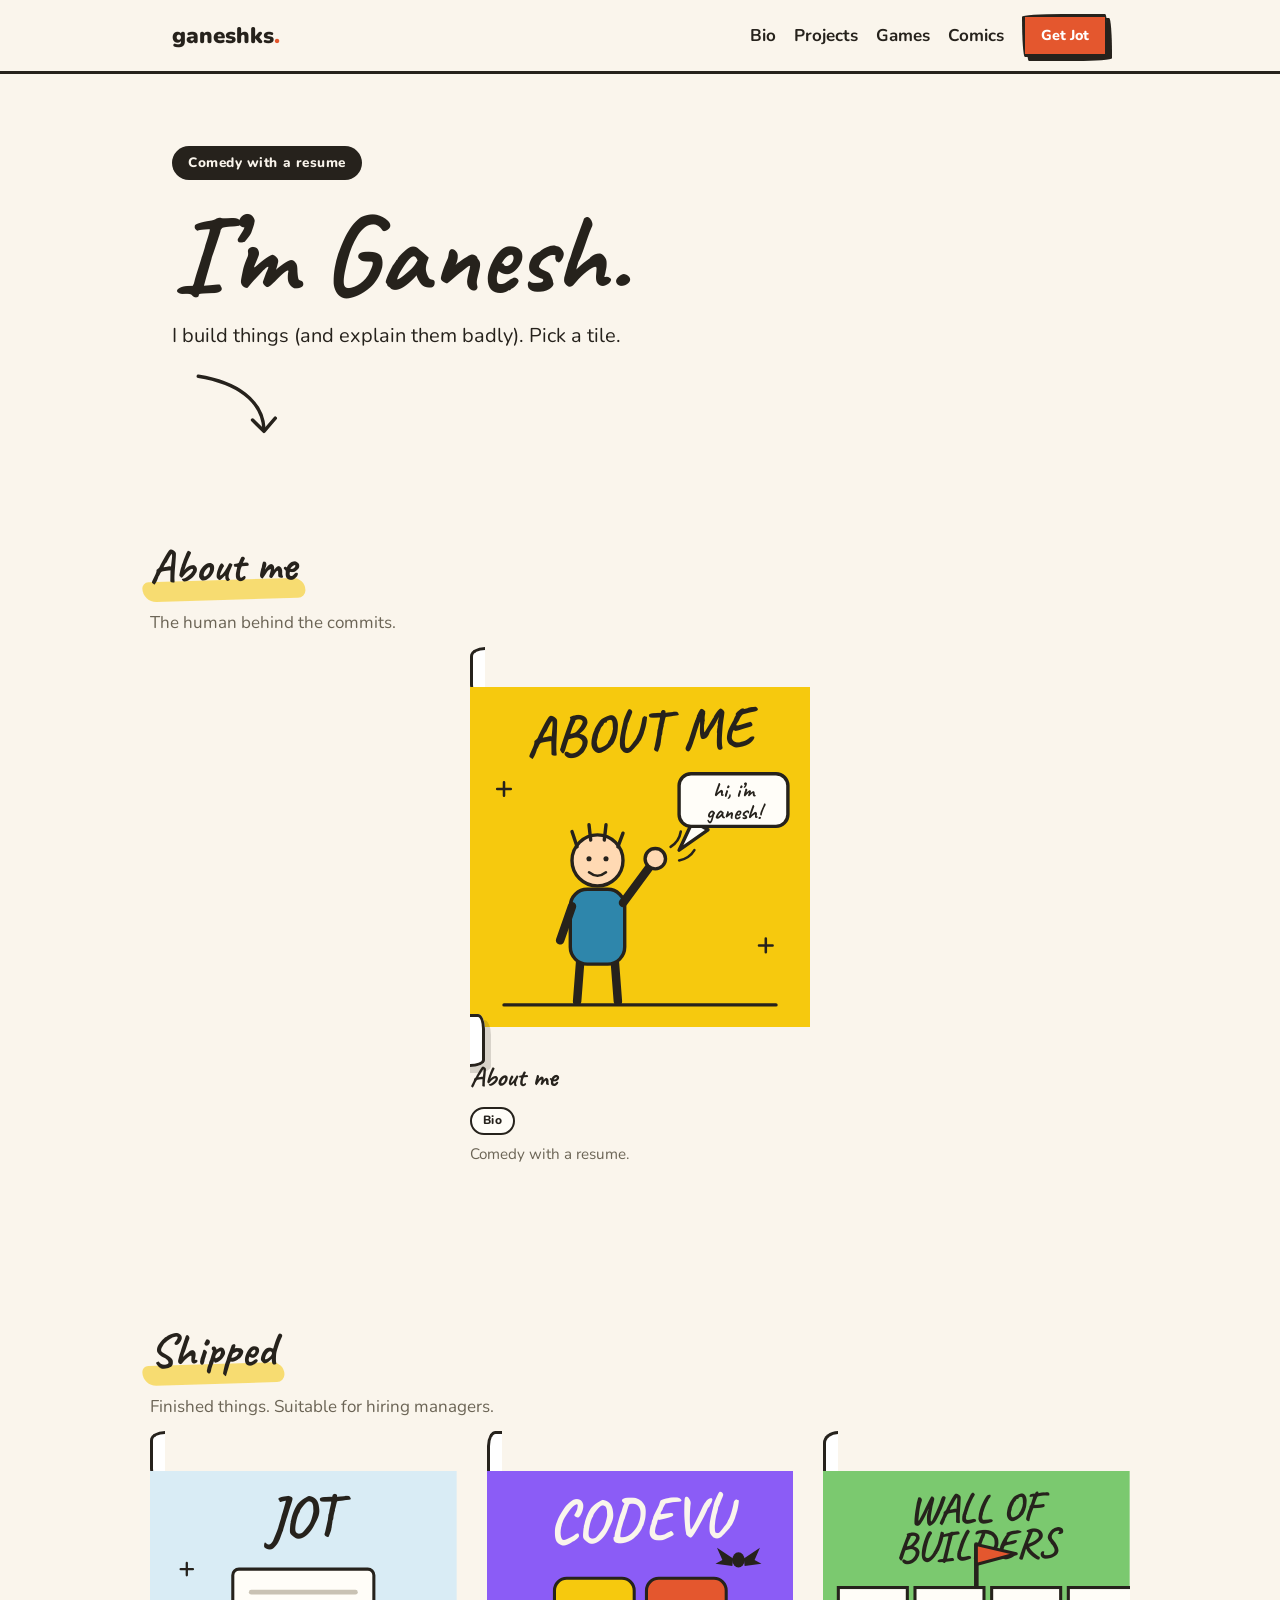
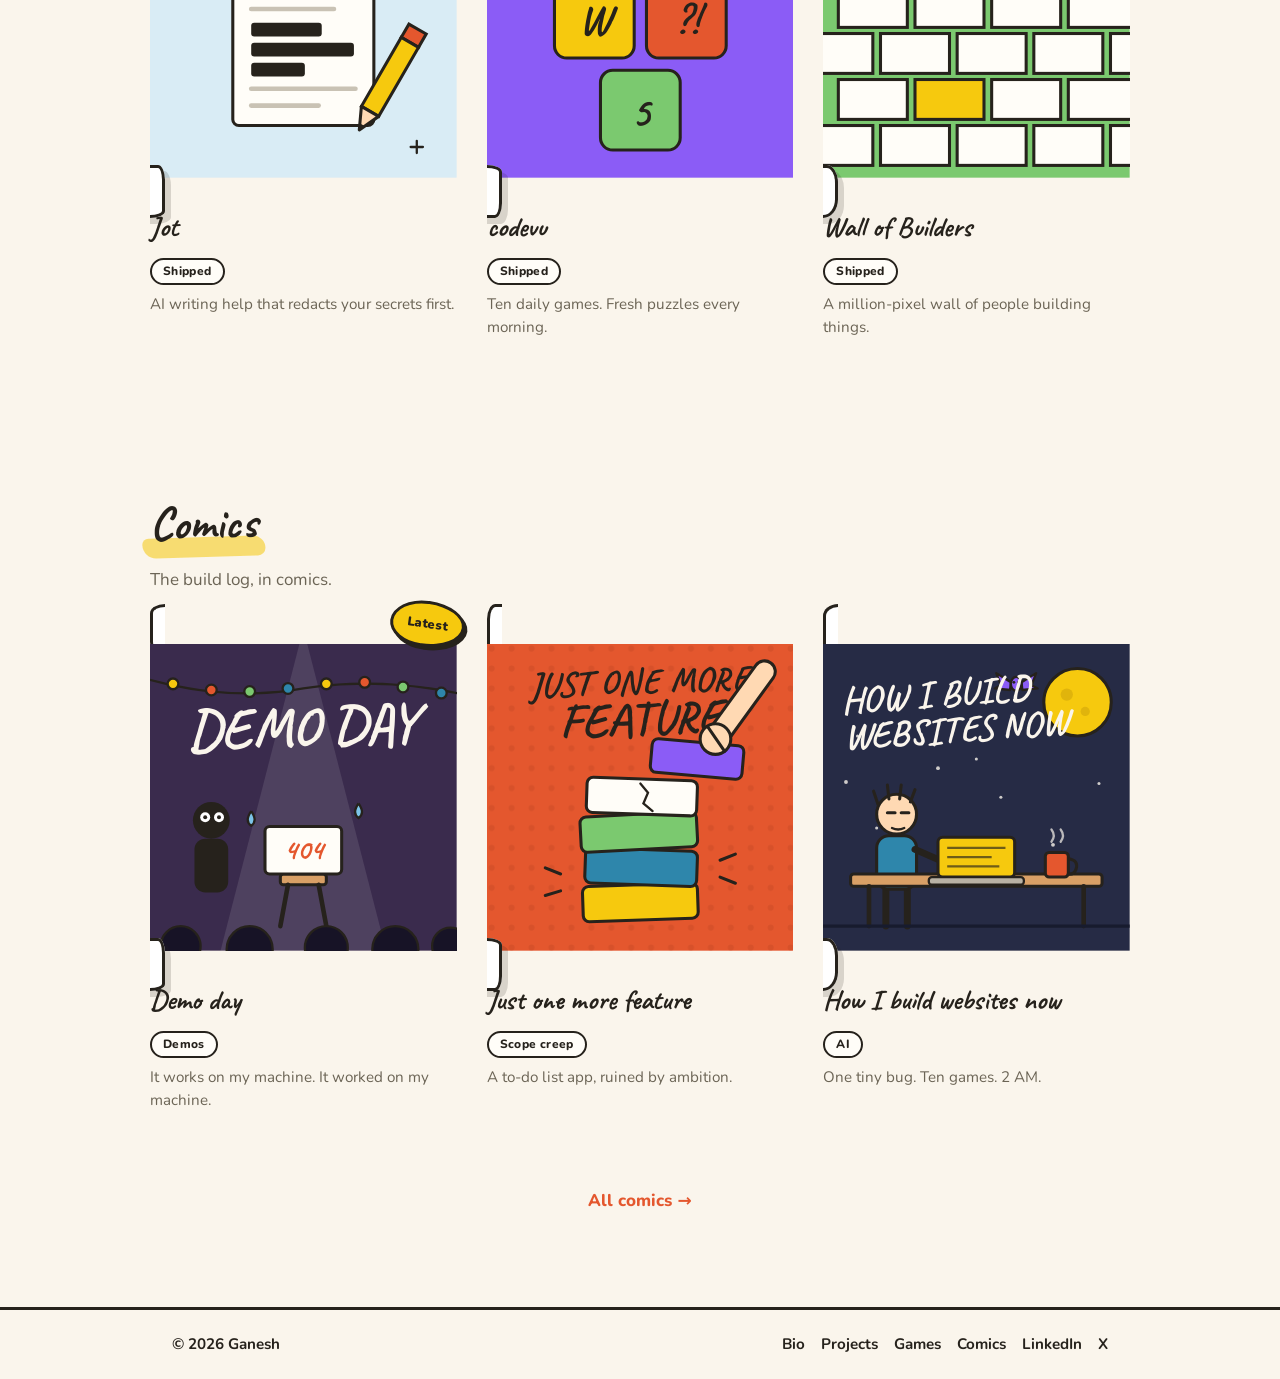
==== index.html @ cfc8bf8f "Homepage: best-of-Dribbble touches — wobbly tile borders, marker-highlighted titles, hero doodle arr" ====
<!DOCTYPE html>
<html lang="en">
<head>
<meta charset="utf-8">
<meta name="viewport" content="width=device-width, initial-scale=1">
<title>Ganesh — comedy with a resume</title>
<meta name="description" content="Ganesh builds things (and explains them badly). About me, shipped projects, and comics.">
<meta name="theme-color" content="#faf5ec">
<link rel="icon" href="data:image/svg+xml,%3Csvg xmlns='http://www.w3.org/2000/svg' viewBox='0 0 64 64'%3E%3Crect width='64' height='64' rx='14' fill='%23f6c90e'/%3E%3Ctext x='32' y='45' font-family='sans-serif' font-size='36' font-weight='900' text-anchor='middle' fill='%2326221c'%3EG%3C/text%3E%3C/svg%3E">
<link rel="preconnect" href="https://fonts.googleapis.com">
<link rel="preconnect" href="https://fonts.gstatic.com" crossorigin>
<link href="https://fonts.googleapis.com/css2?family=Caveat:wght@600;700&family=Nunito:wght@400;700;800;900&display=swap" rel="stylesheet">
<link rel="stylesheet" href="styles.css">
</head>
<body class="home">

<header class="site-header">
  <div class="header-inner">
    <a class="brand" href="index.html">ganeshks<span class="brand-dot">.</span></a>
    <nav class="nav">
      <a href="bio.html">Bio</a>
      <a href="projects.html">Projects</a>
      <a href="games.html">Games</a>
      <a href="comics.html">Comics</a>
    </nav>
    <a class="btn btn-small btn-accent" href="https://chromewebstore.google.com/detail/jot/ocbfgpiibmgkkjbpbpnhejalpakdonjh">Get Jot</a>
  </div>
</header>

<main>
  <section class="hero wrap">
    <p class="pill">Comedy with a resume</p>
    <h1>I&rsquo;m Ganesh.</h1>
    <p class="lede">I build things (and explain them badly). Pick a tile.</p>
    <svg class="doodle-arrow" viewBox="0 0 120 84" width="104" height="73" aria-hidden="true">
      <path d="M14 8 C 58 12, 90 30, 94 64" fill="none" stroke="#26221c" stroke-width="4" stroke-linecap="round"/>
      <path d="M80 54 L94 66 L106 50" fill="none" stroke="#26221c" stroke-width="4" stroke-linecap="round" stroke-linejoin="round"/>
    </svg>
  </section>

  <section class="wrap block">
    <h2 class="section-title">About me</h2>
    <p class="section-sub">The human behind the commits.</p>
    <div class="comic-grid single">
      <a class="comic-tile" href="bio.html">
        <span class="tile-art">
          <svg viewBox="0 0 400 400" role="img" aria-label="About me tile: a waving hand-drawn doodle">
            <rect width="400" height="400" fill="#f6c90e"/>
            <g stroke="#26221c" stroke-width="3" stroke-linecap="round">
              <path d="M40 112 l0 16 M32 120 l16 0"/>
              <path d="M356 104 l0 16 M348 112 l16 0"/>
              <path d="M348 296 l0 16 M340 304 l16 0"/>
            </g>
            <g font-family="Caveat, cursive" font-weight="700" fill="#26221c" text-anchor="middle" transform="rotate(-3 200 70)">
              <text x="200" y="74" font-size="66">ABOUT ME</text>
            </g>
            <line x1="40" y1="374" x2="360" y2="374" stroke="#26221c" stroke-width="4" stroke-linecap="round"/>
            <path d="M130 318 L126 370 M170 318 L174 370" stroke="#26221c" stroke-width="10" stroke-linecap="round"/>
            <rect x="118" y="238" width="64" height="88" rx="20" fill="#2e86ab" stroke="#26221c" stroke-width="4"/>
            <path d="M120 258 L106 298" stroke="#26221c" stroke-width="10" stroke-linecap="round"/>
            <path d="M180 254 L214 208" stroke="#26221c" stroke-width="10" stroke-linecap="round"/>
            <circle cx="218" cy="202" r="12" fill="#ffd9b3" stroke="#26221c" stroke-width="4"/>
            <path d="M236 188 q10 -6 12 -18 M246 204 q12 -2 18 -12" fill="none" stroke="#26221c" stroke-width="3" stroke-linecap="round"/>
            <circle cx="150" cy="204" r="30" fill="#ffd9b3" stroke="#26221c" stroke-width="4"/>
            <path d="M126 188 L120 170 M142 180 L140 162 M158 180 L160 162 M174 188 L180 172" stroke="#26221c" stroke-width="4" stroke-linecap="round"/>
            <circle cx="140" cy="202" r="3" fill="#26221c"/><circle cx="160" cy="202" r="3" fill="#26221c"/>
            <path d="M140 218 Q150 226 160 218" fill="none" stroke="#26221c" stroke-width="3" stroke-linecap="round"/>
            <path d="M262 158 L246 192 L280 168 Z" fill="#fffdf8" stroke="#26221c" stroke-width="4" stroke-linejoin="round"/>
            <rect x="246" y="102" width="128" height="62" rx="14" fill="#fffdf8" stroke="#26221c" stroke-width="4"/>
            <text x="310" y="129" text-anchor="middle" font-family="Caveat, cursive" font-size="25" font-weight="700" fill="#26221c">hi, i&rsquo;m</text>
            <text x="310" y="155" text-anchor="middle" font-family="Caveat, cursive" font-size="25" font-weight="700" fill="#26221c">ganesh!</text>
          </svg>
        </span>
        <span class="tile-meta">
          <h3>About me</h3>
          <span class="tile-tag">Bio</span>
          <p class="tile-sub">Comedy with a resume.</p>
        </span>
      </a>
    </div>
  </section>

  <section class="wrap block">
    <h2 class="section-title">Shipped</h2>
    <p class="section-sub">Finished things. Suitable for hiring managers.</p>
    <div class="comic-grid">

      <a class="comic-tile" href="https://chromewebstore.google.com/detail/jot/ocbfgpiibmgkkjbpbpnhejalpakdonjh">
        <span class="tile-art">
          <svg viewBox="0 0 400 400" role="img" aria-label="Jot tile: a document with redacted secrets and a pencil">
            <rect width="400" height="400" fill="#d9ecf5"/>
            <g font-family="Caveat, cursive" font-weight="700" fill="#26221c" text-anchor="middle" transform="rotate(-2 200 80)">
              <text x="200" y="84" font-size="76">JOT</text>
            </g>
            <rect x="108" y="128" width="184" height="204" rx="8" fill="#fffdf8" stroke="#26221c" stroke-width="4"/>
            <g stroke="#c9c2b4" stroke-width="6" stroke-linecap="round">
              <line x1="132" y1="158" x2="268" y2="158"/><line x1="132" y1="180" x2="240" y2="180"/>
              <line x1="132" y1="284" x2="268" y2="284"/><line x1="132" y1="306" x2="220" y2="306"/>
            </g>
            <g fill="#26221c">
              <rect x="132" y="198" width="92" height="18" rx="4"/>
              <rect x="132" y="224" width="134" height="18" rx="4"/>
              <rect x="132" y="250" width="70" height="18" rx="4"/>
            </g>
            <g transform="rotate(30 311 272)">
              <rect x="298" y="196" width="26" height="20" fill="#e4572e" stroke="#26221c" stroke-width="4"/>
              <rect x="298" y="216" width="26" height="104" fill="#f6c90e" stroke="#26221c" stroke-width="4"/>
              <polygon points="298,320 324,320 311,348" fill="#ffd9b3" stroke="#26221c" stroke-width="4" stroke-linejoin="round"/>
              <polygon points="307,340 315,340 311,348" fill="#26221c"/>
            </g>
            <g stroke="#26221c" stroke-width="3" stroke-linecap="round">
              <path d="M48 120 l0 16 M40 128 l16 0"/>
              <path d="M348 352 l0 16 M340 360 l16 0"/>
            </g>
          </svg>
        </span>
        <span class="tile-meta">
          <h3>Jot</h3>
          <span class="tile-tag">Shipped</span>
          <p class="tile-sub">AI writing help that redacts your secrets first.</p>
        </span>
      </a>

      <a class="comic-tile" href="https://codevu.com/">
        <span class="tile-art">
          <svg viewBox="0 0 400 400" role="img" aria-label="codevu tile: colorful game tiles and a small bat">
            <rect width="400" height="400" fill="#8b5cf6"/>
            <g font-family="Caveat, cursive" font-weight="700" fill="#faf5ec" text-anchor="middle" transform="rotate(-2 200 84)">
              <text x="200" y="88" font-size="78">CODEVU</text>
            </g>
            <g stroke="#26221c" stroke-width="4">
              <rect x="88" y="140" width="104" height="104" rx="16" fill="#f6c90e"/>
              <rect x="208" y="140" width="104" height="104" rx="16" fill="#e4572e"/>
              <rect x="148" y="260" width="104" height="104" rx="16" fill="#7bc96f"/>
            </g>
            <g font-family="Caveat, cursive" font-weight="700" fill="#26221c" text-anchor="middle">
              <text x="140" y="212" font-size="56">W</text>
              <text x="260" y="212" font-size="56">?!</text>
              <text x="200" y="332" font-size="56">5</text>
            </g>
            <g transform="translate(328,116)" fill="#26221c">
              <path d="M-7 -2 L-28 -16 L-21 0 L-30 5 L-8 8 Z"/>
              <path d="M7 -2 L28 -16 L21 0 L30 5 L8 8 Z"/>
              <ellipse cx="0" cy="0" rx="8" ry="10"/>
            </g>
          </svg>
        </span>
        <span class="tile-meta">
          <h3>codevu</h3>
          <span class="tile-tag">Shipped</span>
          <p class="tile-sub">Ten daily games. Fresh puzzles every morning.</p>
        </span>
      </a>

      <a class="comic-tile" href="https://codevu.com/wob">
        <span class="tile-art">
          <svg viewBox="0 0 400 400" role="img" aria-label="Wall of Builders tile: a brick wall with a flag on top">
            <rect width="400" height="400" fill="#7bc96f"/>
            <g font-family="Caveat, cursive" font-weight="700" fill="#26221c" text-anchor="middle" transform="rotate(-2 200 90)">
              <text x="200" y="66" font-size="54">WALL OF</text>
              <text x="200" y="114" font-size="54">BUILDERS</text>
            </g>
            <path d="M200 152 L200 96" stroke="#26221c" stroke-width="6" stroke-linecap="round"/>
            <polygon points="200,96 252,108 200,122" fill="#e4572e" stroke="#26221c" stroke-width="4" stroke-linejoin="round"/>
            <g stroke="#26221c" stroke-width="4">
              <rect x="20" y="152" width="90" height="52" fill="#fffdf8"/>
              <rect x="120" y="152" width="90" height="52" fill="#fffdf8"/>
              <rect x="220" y="152" width="90" height="52" fill="#fffdf8"/>
              <rect x="320" y="152" width="90" height="52" fill="#fffdf8"/>
              <rect x="-25" y="212" width="90" height="52" fill="#fffdf8"/>
              <rect x="75" y="212" width="90" height="52" fill="#fffdf8"/>
              <rect x="175" y="212" width="90" height="52" fill="#fffdf8"/>
              <rect x="275" y="212" width="90" height="52" fill="#fffdf8"/>
              <rect x="375" y="212" width="90" height="52" fill="#fffdf8"/>
              <rect x="20" y="272" width="90" height="52" fill="#fffdf8"/>
              <rect x="120" y="272" width="90" height="52" fill="#f6c90e"/>
              <rect x="220" y="272" width="90" height="52" fill="#fffdf8"/>
              <rect x="320" y="272" width="90" height="52" fill="#fffdf8"/>
              <rect x="-25" y="332" width="90" height="52" fill="#fffdf8"/>
              <rect x="75" y="332" width="90" height="52" fill="#fffdf8"/>
              <rect x="175" y="332" width="90" height="52" fill="#fffdf8"/>
              <rect x="275" y="332" width="90" height="52" fill="#fffdf8"/>
              <rect x="375" y="332" width="90" height="52" fill="#fffdf8"/>
            </g>
          </svg>
        </span>
        <span class="tile-meta">
          <h3>Wall of Builders</h3>
          <span class="tile-tag">Shipped</span>
          <p class="tile-sub">A million-pixel wall of people building things.</p>
        </span>
      </a>

    </div>
  </section>

  <section class="wrap block">
    <h2 class="section-title">Comics</h2>
    <p class="section-sub">The build log, in comics.</p>
    <div class="comic-grid">
      <a class="comic-tile" href="comics/demo-day.html">
              <span class="sticker">Latest</span>
              <span class="tile-art">
                <svg viewBox="0 0 400 400" role="img" aria-label="Demo day comic cover: a laptop showing 404 under a stage spotlight">
                  <rect width="400" height="400" fill="#3a2b4d"/>
                  <polygon points="200,-20 92,400 308,400" fill="#ffffff" opacity=".10"/>
                  <path d="M-10 44 Q100 76 200 58 Q300 42 410 66" fill="none" stroke="#26221c" stroke-width="3"/>
                  <g stroke="#26221c" stroke-width="3">
                    <circle cx="30" cy="52" r="7" fill="#f6c90e"/><circle cx="80" cy="60" r="7" fill="#e4572e"/>
                    <circle cx="130" cy="62" r="7" fill="#7bc96f"/><circle cx="180" cy="58" r="7" fill="#2e86ab"/>
                    <circle cx="230" cy="52" r="7" fill="#f6c90e"/><circle cx="280" cy="50" r="7" fill="#e4572e"/>
                    <circle cx="330" cy="56" r="7" fill="#7bc96f"/><circle cx="380" cy="64" r="7" fill="#2e86ab"/>
                  </g>
                  <g font-family="Caveat, cursive" font-weight="700" fill="#faf5ec" text-anchor="middle" transform="rotate(-2 200 132)">
                    <text x="200" y="132" font-size="74">DEMO DAY</text>
                  </g>
                  <rect x="170" y="300" width="60" height="14" rx="4" fill="#d9a066" stroke="#26221c" stroke-width="4"/>
                  <path d="M180 314 L170 368 M220 314 L230 368" stroke="#26221c" stroke-width="6" stroke-linecap="round"/>
                  <rect x="150" y="238" width="100" height="62" rx="6" fill="#fffdf8" stroke="#26221c" stroke-width="4"/>
                  <text x="200" y="280" text-anchor="middle" font-family="Caveat, cursive" font-size="38" font-weight="700" fill="#e4572e">404</text>
                  <path d="M132 218 q-9 13 0 19 q9 -6 0 -19" fill="#7cc4e8" stroke="#26221c" stroke-width="3"/>
                  <path d="M272 208 q-9 13 0 19 q9 -6 0 -19" fill="#7cc4e8" stroke="#26221c" stroke-width="3"/>
                  <circle cx="80" cy="230" r="24" fill="#26221c"/>
                  <rect x="58" y="254" width="44" height="70" rx="14" fill="#26221c"/>
                  <circle cx="72" cy="226" r="6.5" fill="#fff"/><circle cx="90" cy="226" r="6.5" fill="#fff"/>
                  <circle cx="72" cy="226" r="2.6" fill="#26221c"/><circle cx="90" cy="226" r="2.6" fill="#26221c"/>
                  <g fill="#171326" stroke="#26221c" stroke-width="3">
                    <circle cx="40" cy="394" r="26"/><circle cx="130" cy="398" r="30"/><circle cx="230" cy="396" r="28"/>
                    <circle cx="320" cy="398" r="30"/><circle cx="392" cy="394" r="24"/>
                  </g>
                </svg>
              </span>
              <span class="tile-meta">
                <h3>Demo day</h3>
                <span class="tile-tag">Demos</span>
                <p class="tile-sub">It works on my machine. It worked on my machine.</p>
              </span>
            </a>

      <a class="comic-tile" href="comics/just-one-more-feature.html">
              <span class="tile-art">
                <svg viewBox="0 0 400 400" role="img" aria-label="Just one more feature comic cover: a wobbling tower of blocks with one more being added">
                  <defs>
                    <pattern id="dots-tower" width="26" height="26" patternUnits="userSpaceOnUse">
                      <circle cx="6" cy="6" r="4" fill="#c74a26" opacity=".45"/>
                    </pattern>
                  </defs>
                  <rect width="400" height="400" fill="#e4572e"/>
                  <rect width="400" height="400" fill="url(#dots-tower)"/>
                  <g font-family="Caveat, cursive" font-weight="700" fill="#26221c" text-anchor="middle" transform="rotate(-2 200 84)">
                    <text x="200" y="64" font-size="46">JUST ONE MORE</text>
                    <text x="200" y="118" font-size="62">FEATURE</text>
                  </g>
                  <g stroke="#26221c" stroke-width="4">
                    <rect x="125" y="314" width="150" height="46" rx="8" fill="#f6c90e" transform="rotate(-2 200 337)"/>
                    <rect x="128" y="268" width="146" height="46" rx="8" fill="#2e86ab" transform="rotate(2 201 291)"/>
                    <rect x="122" y="222" width="152" height="46" rx="8" fill="#7bc96f" transform="rotate(-3 198 245)"/>
                    <rect x="130" y="176" width="144" height="46" rx="8" fill="#fffdf8" transform="rotate(2 202 199)"/>
                  </g>
                  <path d="M200 182 l10 12 l-6 14 l12 10" fill="none" stroke="#26221c" stroke-width="3" stroke-linecap="round"/>
                  <path d="M96 300 l-20 -8 M96 322 l-20 6 M304 282 l20 -8 M304 304 l20 8" stroke="#26221c" stroke-width="4" stroke-linecap="round"/>
                  <path d="M362 36 L304 116" stroke="#26221c" stroke-width="32" stroke-linecap="round"/>
                  <path d="M362 36 L304 116" stroke="#ffd9b3" stroke-width="24" stroke-linecap="round"/>
                  <rect x="214" y="128" width="120" height="44" rx="8" fill="#8b5cf6" stroke="#26221c" stroke-width="4" transform="rotate(5 274 150)"/>
                  <circle cx="298" cy="124" r="20" fill="#ffd9b3" stroke="#26221c" stroke-width="4"/>
                  <path d="M288 108 L310 140" stroke="#26221c" stroke-width="4" stroke-linecap="round"/>
                </svg>
              </span>
              <span class="tile-meta">
                <h3>Just one more feature</h3>
                <span class="tile-tag">Scope creep</span>
                <p class="tile-sub">A to-do list app, ruined by ambition.</p>
              </span>
            </a>

      <a class="comic-tile" href="comics/how-i-build-websites-now.html">
              <span class="tile-art">
                <svg viewBox="0 0 400 400" role="img" aria-label="How I build websites now comic cover: coding at 2am under a crescent moon">
                  <rect width="400" height="400" fill="#262b45"/>
                  <g fill="#faf5ec" opacity=".8">
                    <circle cx="30" cy="180" r="2.5"/><circle cx="70" cy="240" r="2"/><circle cx="150" cy="162" r="2.5"/>
                    <circle cx="232" cy="200" r="2"/><circle cx="300" cy="262" r="2.5"/><circle cx="360" cy="182" r="2"/>
                    <circle cx="120" cy="292" r="2"/><circle cx="45" cy="120" r="2"/><circle cx="200" cy="150" r="2"/>
                  </g>
                  <circle cx="332" cy="76" r="44" fill="#f6c90e" stroke="#26221c" stroke-width="4"/>
                  <circle cx="318" cy="66" r="8" fill="#e0b40c"/><circle cx="342" cy="88" r="6" fill="#e0b40c"/>
                  <g transform="translate(252,52)">
                    <path d="M-7 -2 L-26 -14 L-20 2 L-28 6 L-8 8 Z" fill="#8b5cf6" stroke="#26221c" stroke-width="3" stroke-linejoin="round"/>
                    <path d="M7 -2 L26 -14 L20 2 L28 6 L8 8 Z" fill="#8b5cf6" stroke="#26221c" stroke-width="3" stroke-linejoin="round"/>
                    <ellipse cx="0" cy="0" rx="7" ry="9" fill="#8b5cf6" stroke="#26221c" stroke-width="3"/>
                    <circle cx="-3" cy="-2" r="1.8" fill="#26221c"/><circle cx="3" cy="-2" r="1.8" fill="#26221c"/>
                  </g>
                  <g font-family="Caveat, cursive" font-weight="700" fill="#faf5ec" transform="rotate(-4 160 96)">
                    <text x="26" y="80" font-size="48">HOW I BUILD</text>
                    <text x="26" y="128" font-size="48">WEBSITES NOW</text>
                  </g>
                  <path d="M82 320 L82 368 M110 320 L110 368" stroke="#26221c" stroke-width="9" stroke-linecap="round"/>
                  <rect x="70" y="250" width="52" height="70" rx="16" fill="#2e86ab" stroke="#26221c" stroke-width="4"/>
                  <circle cx="96" cy="222" r="26" fill="#ffd9b3" stroke="#26221c" stroke-width="4"/>
                  <path d="M72 210 L66 192 M86 202 L84 184 M100 202 L102 184 M114 206 L120 190" stroke="#26221c" stroke-width="4" stroke-linecap="round"/>
                  <path d="M84 220 L94 220 M102 220 L112 220" stroke="#26221c" stroke-width="4" stroke-linecap="round"/>
                  <path d="M90 240 Q98 244 106 240" fill="none" stroke="#26221c" stroke-width="3" stroke-linecap="round"/>
                  <path d="M120 268 L152 282" stroke="#26221c" stroke-width="9" stroke-linecap="round"/>
                  <rect x="36" y="300" width="328" height="16" rx="4" fill="#d9a066" stroke="#26221c" stroke-width="4"/>
                  <path d="M60 316 L60 368 M340 316 L340 368" stroke="#26221c" stroke-width="6" stroke-linecap="round"/>
                  <rect x="150" y="252" width="100" height="52" rx="6" fill="#f6c90e" stroke="#26221c" stroke-width="4"/>
                  <rect x="138" y="304" width="124" height="10" rx="4" fill="#b9b2a4" stroke="#26221c" stroke-width="3"/>
                  <g stroke="#26221c" stroke-width="3" opacity=".65">
                    <line x1="162" y1="266" x2="238" y2="266"/><line x1="162" y1="278" x2="220" y2="278"/><line x1="162" y1="290" x2="230" y2="290"/>
                  </g>
                  <rect x="290" y="272" width="30" height="32" rx="5" fill="#e4572e" stroke="#26221c" stroke-width="4"/>
                  <path d="M320 280 q14 2 10 14 q-3 8 -12 6" fill="none" stroke="#26221c" stroke-width="4"/>
                  <path d="M298 258 q6 -8 0 -16 M310 258 q6 -8 0 -16" fill="none" stroke="#faf5ec" stroke-width="3" stroke-linecap="round" opacity=".7"/>
                  <line x1="0" y1="368" x2="400" y2="368" stroke="#171b2e" stroke-width="4"/>
                </svg>
              </span>
              <span class="tile-meta">
                <h3>How I build websites now</h3>
                <span class="tile-tag">AI</span>
                <p class="tile-sub">One tiny bug. Ten games. 2 AM.</p>
              </span>
            </a>
    </div>
    <p style="text-align:center"><a class="link-more" href="comics.html">All comics &rarr;</a></p>
  </section>
</main>

<footer class="site-footer">
  <div class="footer-inner">
    <span>&copy; 2026 Ganesh</span>
    <span class="footer-links">
      <a href="bio.html">Bio</a>
      <a href="projects.html">Projects</a>
      <a href="games.html">Games</a>
      <a href="comics.html">Comics</a>
      <a href="https://www.linkedin.com/in/ganeshks1011/" target="_blank" rel="noreferrer">LinkedIn</a>
      <a href="https://x.com/codevuhq" target="_blank" rel="noreferrer">X</a>
    </span>
  </div>
</footer>

</body>
</html>
---- styles.css ----
/* ganeshks.com — comedy with a resume */
:root{
  --paper:#faf5ec;
  --ink:#26221c;
  --card:#fffdf8;
  --accent:#e4572e;
  --blue:#2e86ab;
  --yellow:#f6c90e;
  --purple:#8b5cf6;
  --muted:#6b6455;
}
*{box-sizing:border-box}
html{scroll-behavior:smooth}
body{
  margin:0;
  background:var(--paper);
  color:var(--ink);
  font-family:'Nunito',system-ui,sans-serif;
  font-size:17px;
  line-height:1.6;
}
.wrap{max-width:980px;margin:0 auto;padding:0 22px}

/* hand-drawn wobble border */
.sketch{
  border:3px solid var(--ink);
  border-radius:255px 18px 225px 18px / 18px 225px 18px 255px;
}
.shadow{box-shadow:5px 5px 0 var(--ink)}

/* header */
.site-header{
  border-bottom:3px solid var(--ink);
  background:var(--paper);
  position:sticky;top:0;z-index:50;
}
.header-inner{display:flex;align-items:center;gap:18px;padding:14px 22px;max-width:980px;margin:0 auto}
.brand{font-weight:900;font-size:1.4rem;text-decoration:none;color:var(--ink)}
.brand-dot{color:var(--accent)}
.nav{display:flex;gap:18px;margin-left:auto}
.nav a{color:var(--ink);text-decoration:none;font-weight:700}
.nav a:hover{color:var(--accent);text-decoration:underline wavy}

/* buttons */
.btn{
  display:inline-block;
  font-weight:800;text-decoration:none;color:var(--ink);
  background:var(--card);
  border:3px solid var(--ink);
  border-radius:255px 18px 225px 18px / 18px 225px 18px 255px;
  padding:10px 22px;
  box-shadow:4px 4px 0 var(--ink);
  transition:transform .08s ease, box-shadow .08s ease;
}
.btn:hover{transform:translate(-1px,-1px);box-shadow:5px 5px 0 var(--ink)}
.btn:active{transform:translate(3px,3px);box-shadow:1px 1px 0 var(--ink)}
.btn-primary{background:var(--yellow)}
.btn-accent{background:var(--accent);color:#fff}
.btn-blue{background:var(--blue);color:#fff}
.btn-small{padding:7px 16px;font-size:.9rem}

/* hero */
.hero{padding:72px 22px 48px;text-align:left}
.pill{
  display:inline-block;background:var(--ink);color:var(--paper);
  font-weight:800;font-size:.85rem;letter-spacing:.04em;
  padding:6px 16px;border-radius:999px;margin:0 0 18px;
}
.hero h1{font-size:clamp(3rem,8vw,4.8rem);font-weight:900;margin:0 0 12px;line-height:1.05}
.hero h1 .hl{background:linear-gradient(transparent 62%, var(--yellow) 62%)}
.lede{font-size:1.25rem;max-width:640px;margin:0 0 20px}
.stats{font-weight:700;margin:0 0 28px;color:var(--muted)}
.stats b{color:var(--ink)}
.hero-actions{display:flex;gap:14px;flex-wrap:wrap}

/* sections */
section.block{padding:36px 0}
.section-title{font-size:2rem;font-weight:900;margin:0 0 6px}
.section-sub{color:var(--muted);margin:0 0 24px;max-width:640px}
.card{
  background:var(--card);
  padding:28px;
  margin:0 0 26px;
}
.card h2,.card h3{margin-top:0}
.badge{
  display:inline-block;font-weight:800;font-size:.8rem;
  border:2.5px solid var(--ink);border-radius:999px;
  padding:3px 14px;margin:0 0 12px;background:var(--yellow);
}
.badge-blue{background:var(--blue);color:#fff}
.badge-purple{background:var(--purple);color:#fff}
.badge-green{background:#7bc96f}
.row{display:flex;gap:12px;flex-wrap:wrap;margin:18px 0 8px}
.fine{color:var(--muted);font-size:.92rem;margin:10px 0 0}
.link-more{font-weight:800;color:var(--accent);text-decoration:none}
.link-more:hover{text-decoration:underline wavy}
.cards-2{display:grid;grid-template-columns:1fr 1fr;gap:26px}
@media(max-width:700px){.cards-2{grid-template-columns:1fr}}
.experiment-list{margin:12px 0;padding:0;list-style:none;font-weight:700}
.experiment-list li{display:inline-block;background:#fff;border:2px solid var(--ink);border-radius:12px;padding:4px 12px;margin:0 8px 8px 0;font-size:.92rem}

/* comics */
.strip{margin:0 0 72px}
.strip-head{display:flex;align-items:center;gap:14px;margin:0 0 6px}
.strip-num{
  flex:0 0 auto;width:44px;height:44px;display:flex;align-items:center;justify-content:center;
  background:var(--accent);color:#fff;font-weight:900;font-size:1.2rem;
  border:3px solid var(--ink);border-radius:50%;
}
.strip-head h2{margin:0;font-size:1.7rem;font-weight:900}
.strip-sub{color:var(--muted);margin:0 0 22px}
.panel{
  background:#fff;
  border:3px solid var(--ink);
  border-radius:255px 18px 225px 18px / 18px 225px 18px 255px;
  position:relative;
  padding:26px 18px 14px;
  margin:0 0 30px;
  overflow:hidden;
}
.panel svg.scene{display:block;width:100%;height:auto}
.bubble{
  position:absolute;
  background:#fff;
  border:2.5px solid var(--ink);
  border-radius:48% 52% 55% 45% / 58% 50% 52% 46%;
  padding:8px 16px;
  font-family:'Caveat',cursive;
  font-size:1.45rem;font-weight:600;line-height:1.25;
  max-width:48%;
  z-index:2;
}
.bubble::after{
  content:'';position:absolute;bottom:-9px;left:32px;
  width:14px;height:14px;background:#fff;
  border-right:2.5px solid var(--ink);border-bottom:2.5px solid var(--ink);
  transform:rotate(45deg);
}
.b-tl{top:10px;left:14px}
.b-tr{top:10px;right:14px}
.b-tr::after{left:auto;right:32px}
.b-bl{top:auto;bottom:34px;left:14px}
.b-br{top:auto;bottom:34px;right:14px}
.b-br::after{left:auto;right:32px}
.cap{font-family:'Caveat',cursive;font-size:1.35rem;text-align:center;color:var(--muted);margin:6px 0 0}
@media(max-width:600px){
  .bubble{font-size:1.15rem;max-width:62%}
  .hero{padding:48px 22px 32px}
}

/* bio + games extras */
.steps{margin:12px 0 18px;padding-left:22px}
.steps li{margin:8px 0}
.tally{margin:12px 0;padding:0;list-style:none}
.tally li{margin:8px 0;font-weight:700}
.tally li b{color:var(--accent)}
.game-grid{display:grid;grid-template-columns:repeat(2,1fr);gap:22px;margin-bottom:26px}
@media(max-width:640px){.game-grid{grid-template-columns:1fr}}
.game-card{margin:0;padding:22px}
.game-card h3{margin:0 0 6px;font-size:1.15rem;letter-spacing:.02em}
.game-card p{margin:0;color:var(--muted)}

/* footer */
.site-footer{border-top:3px solid var(--ink);margin-top:40px}
.footer-inner{
  display:flex;justify-content:space-between;align-items:center;gap:12px;flex-wrap:wrap;
  padding:22px;max-width:980px;margin:0 auto;font-weight:700;font-size:.95rem;
}
.footer-links{display:flex;gap:16px;flex-wrap:wrap}
.footer-links a{color:var(--ink);text-decoration:none}
.footer-links a:hover{color:var(--accent);text-decoration:underline wavy}

@media (max-width: 640px){
  .header-inner{flex-wrap:wrap;row-gap:8px;padding:12px 18px}
  .header-inner .btn-small{margin-left:auto}
  .nav{order:2;flex-basis:100%;margin-left:0;gap:6px 20px;font-size:15px}
  .hero{padding:52px 22px 32px}
  .block{padding:36px 0}
  .strip{grid-template-columns:1fr;max-width:440px}
  .speech{font-size:15px}
  .jot-band-inner{flex-direction:column;align-items:flex-start}
  .stats{flex-wrap:wrap;gap:14px 22px}
}

/* comics archive — tile grid, oatmeal-style */
.marker{background:linear-gradient(transparent 62%, var(--yellow) 62%)}
.comic-grid{display:grid;grid-template-columns:repeat(3,1fr);gap:30px;margin:10px 0 48px}
@media(max-width:760px){.comic-grid{grid-template-columns:repeat(2,1fr);gap:22px}}
@media(max-width:520px){.comic-grid{grid-template-columns:1fr;max-width:400px;margin-left:auto;margin-right:auto}}
.comic-tile{display:block;text-decoration:none;color:var(--ink);position:relative}
.tile-art{
  background:#fff;border:3px solid var(--ink);padding:12px;
  border-radius:26px 14px 30px 16px/16px 30px 14px 26px;
  box-shadow:6px 6px 0 rgba(38,34,28,.16);
  transition:transform .12s ease, box-shadow .12s ease;
}
.comic-grid .comic-tile:nth-child(3n+2) .tile-art{border-radius:16px 30px 14px 28px/28px 14px 30px 16px}
.comic-grid .comic-tile:nth-child(3n) .tile-art{border-radius:30px 18px 24px 30px/24px 28px 30px 18px}
.comic-tile:hover .tile-art{transform:translate(-2px,-2px) rotate(-.7deg);box-shadow:10px 10px 0 rgba(38,34,28,.2)}
.tile-art svg{display:block;width:100%;height:auto}
.tile-meta{padding:14px 4px 0}
.tile-meta h3{margin:0 0 6px;font-size:1.2rem;font-weight:900}
.tile-tag{
  display:inline-block;font-size:.75rem;font-weight:800;letter-spacing:.03em;
  border:2px solid var(--ink);border-radius:999px;padding:2px 11px;
  background:var(--card);margin:0 6px 8px 0;
}
.tile-sub{margin:0;color:var(--muted);font-size:.95rem;line-height:1.5}
.sticker{
  position:absolute;top:-16px;right:-8px;z-index:3;
  background:var(--yellow);color:var(--ink);
  font-weight:900;font-size:.8rem;letter-spacing:.05em;
  border:3px solid var(--ink);
  border-radius:48% 52% 55% 45% / 52% 48% 52% 48%;
  padding:10px 14px;transform:rotate(8deg);
  box-shadow:3px 3px 0 var(--ink);
}
/* latest spotlight */
.spotlight{
  display:grid;grid-template-columns:290px 1fr;gap:30px;align-items:center;
  margin:6px 0 54px;
}
@media(max-width:640px){.spotlight{grid-template-columns:1fr;gap:20px}}
.spotlight-copy .kicker{
  display:inline-block;font-weight:900;font-size:.8rem;letter-spacing:.08em;
  color:var(--accent);text-transform:uppercase;margin:0 0 8px;
}
.spotlight-copy h2{margin:0 0 10px;font-size:1.9rem;font-weight:900}
.spotlight-copy p{margin:0 0 20px;color:var(--muted);max-width:52ch}
/* reader pages */
.comic-reader{max-width:720px}
.reader-top{margin:0 0 18px}
.comic-nav{
  display:flex;justify-content:space-between;align-items:center;gap:12px;flex-wrap:wrap;
  margin:34px 0 10px;
}
.comic-nav .btn{font-size:.95rem}

/* home: simple + hand-drawn */
.home .hero h1{font-family:'Caveat',cursive;font-weight:700;font-size:clamp(4.2rem,11vw,7rem);line-height:1;margin-bottom:10px}
.home .section-title{font-family:'Caveat',cursive;font-weight:700;font-size:2.9rem;display:inline-block;position:relative;transform:rotate(-1deg)}
.home .section-title::after{content:"";position:absolute;left:-8px;right:-8px;bottom:.06em;height:.44em;background:rgba(246,201,14,.55);z-index:-1;transform:rotate(-.7deg);border-radius:8px 16px 10px 18px}
.home .tile-meta h3{font-family:'Caveat',cursive;font-weight:700;font-size:1.75rem}
.comic-grid.single{grid-template-columns:minmax(0,340px);justify-content:center}
.doodle-arrow{display:block;margin:4px 0 0 12px;transform:rotate(4deg)}
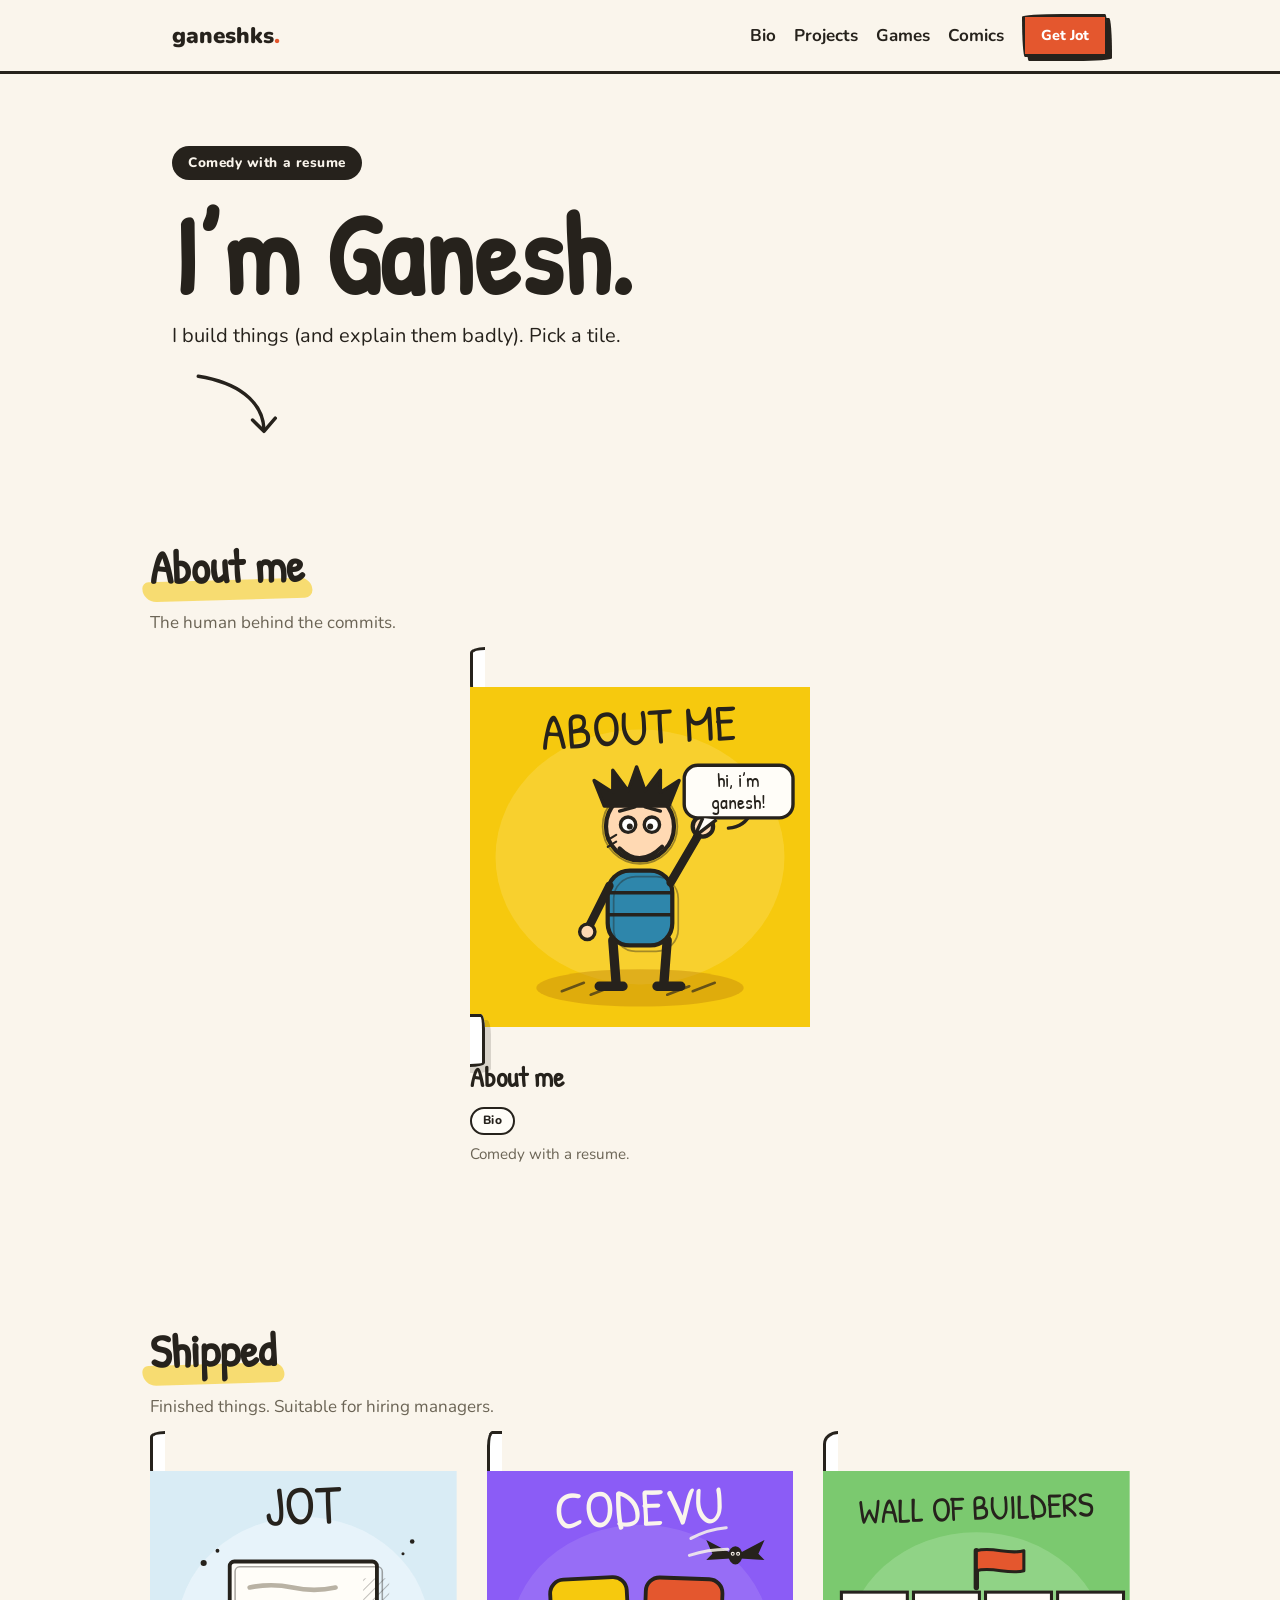
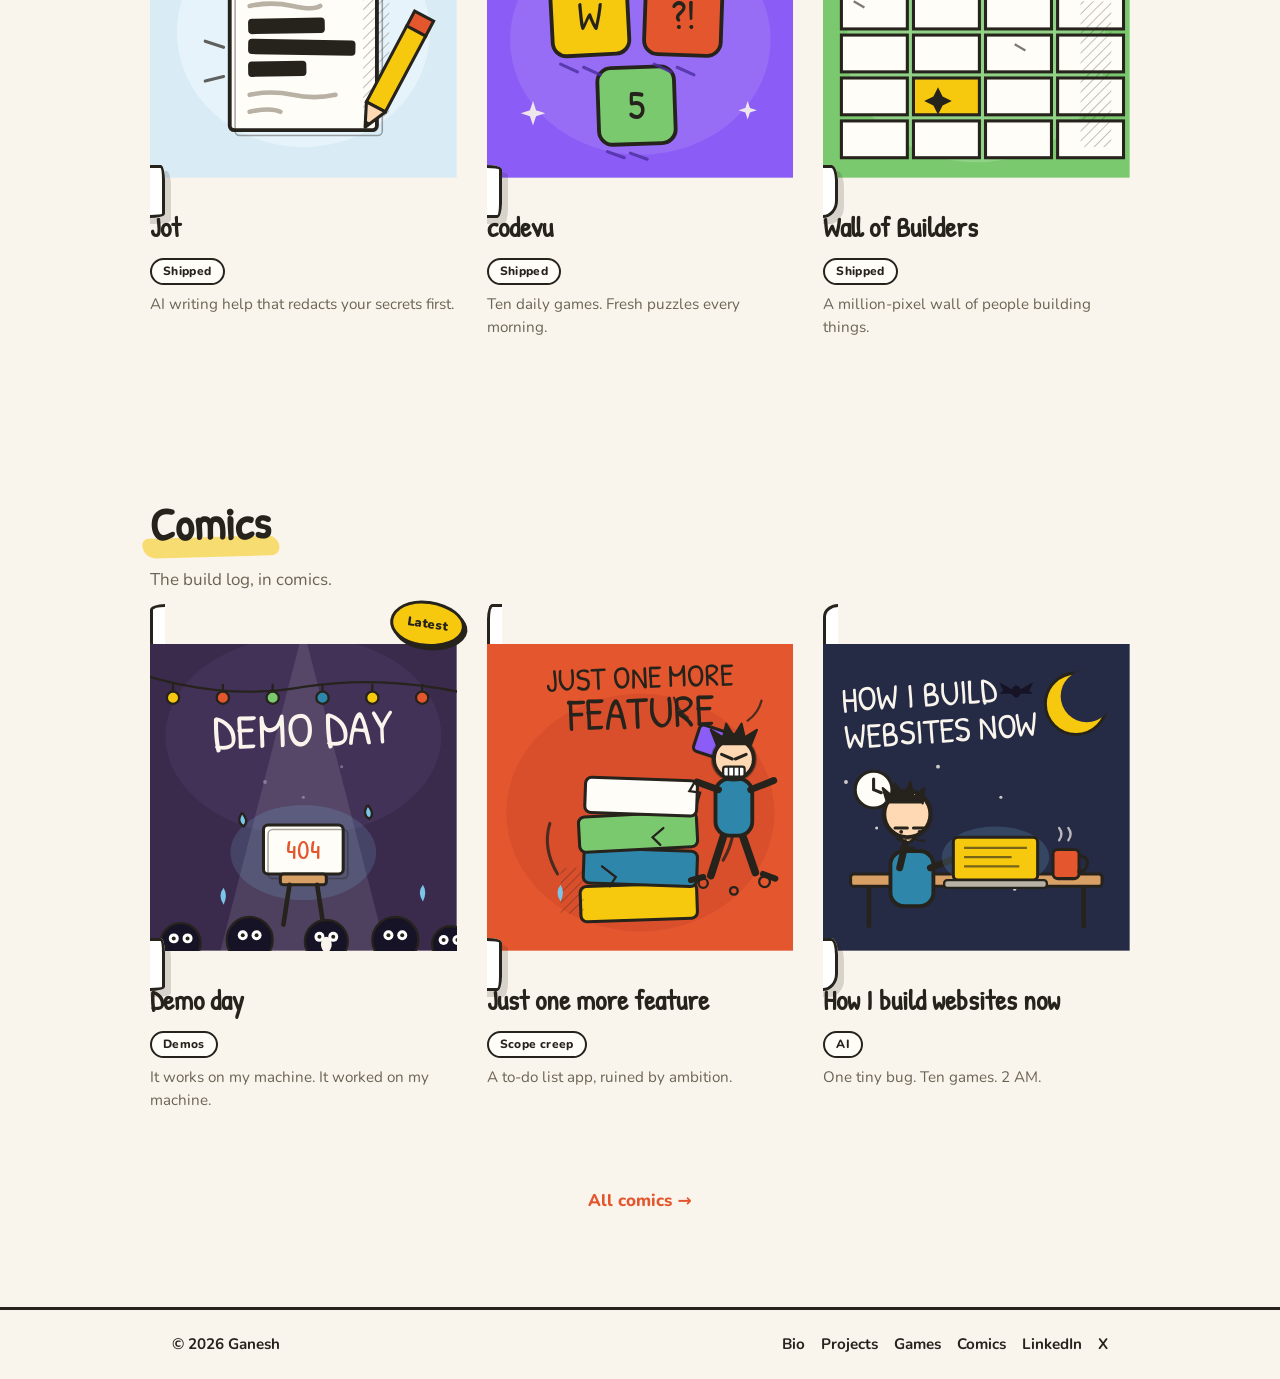
==== commit 1c207172: "Homepage: Calvin & Hobbes-inspired ink tile art, Patrick Hand lettering - Swap Caveat for Patrick Ha" ====
--- a/index.html
+++ b/index.html
@@ -9,7 +9,7 @@
 <link rel="icon" href="data:image/svg+xml,%3Csvg xmlns='http://www.w3.org/2000/svg' viewBox='0 0 64 64'%3E%3Crect width='64' height='64' rx='14' fill='%23f6c90e'/%3E%3Ctext x='32' y='45' font-family='sans-serif' font-size='36' font-weight='900' text-anchor='middle' fill='%2326221c'%3EG%3C/text%3E%3C/svg%3E">
 <link rel="preconnect" href="https://fonts.googleapis.com">
 <link rel="preconnect" href="https://fonts.gstatic.com" crossorigin>
-<link href="https://fonts.googleapis.com/css2?family=Caveat:wght@600;700&family=Nunito:wght@400;700;800;900&display=swap" rel="stylesheet">
+<link href="https://fonts.googleapis.com/css2?family=Patrick+Hand&family=Nunito:wght@400;700;800;900&display=swap" rel="stylesheet">
 <link rel="stylesheet" href="styles.css">
 </head>
 <body class="home">
@@ -44,31 +44,43 @@
     <div class="comic-grid single">
       <a class="comic-tile" href="bio.html">
         <span class="tile-art">
-          <svg viewBox="0 0 400 400" role="img" aria-label="About me tile: a waving hand-drawn doodle">
+          <svg viewBox="0 0 400 400" role="img" aria-label="About me tile: a spiky-haired kid waving hello, inked like a comic strip">
             <rect width="400" height="400" fill="#f6c90e"/>
-            <g stroke="#26221c" stroke-width="3" stroke-linecap="round">
-              <path d="M40 112 l0 16 M32 120 l16 0"/>
-              <path d="M356 104 l0 16 M348 112 l16 0"/>
-              <path d="M348 296 l0 16 M340 304 l16 0"/>
-            </g>
-            <g font-family="Caveat, cursive" font-weight="700" fill="#26221c" text-anchor="middle" transform="rotate(-3 200 70)">
-              <text x="200" y="74" font-size="66">ABOUT ME</text>
-            </g>
-            <line x1="40" y1="374" x2="360" y2="374" stroke="#26221c" stroke-width="4" stroke-linecap="round"/>
-            <path d="M130 318 L126 370 M170 318 L174 370" stroke="#26221c" stroke-width="10" stroke-linecap="round"/>
-            <rect x="118" y="238" width="64" height="88" rx="20" fill="#2e86ab" stroke="#26221c" stroke-width="4"/>
-            <path d="M120 258 L106 298" stroke="#26221c" stroke-width="10" stroke-linecap="round"/>
-            <path d="M180 254 L214 208" stroke="#26221c" stroke-width="10" stroke-linecap="round"/>
-            <circle cx="218" cy="202" r="12" fill="#ffd9b3" stroke="#26221c" stroke-width="4"/>
-            <path d="M236 188 q10 -6 12 -18 M246 204 q12 -2 18 -12" fill="none" stroke="#26221c" stroke-width="3" stroke-linecap="round"/>
-            <circle cx="150" cy="204" r="30" fill="#ffd9b3" stroke="#26221c" stroke-width="4"/>
-            <path d="M126 188 L120 170 M142 180 L140 162 M158 180 L160 162 M174 188 L180 172" stroke="#26221c" stroke-width="4" stroke-linecap="round"/>
-            <circle cx="140" cy="202" r="3" fill="#26221c"/><circle cx="160" cy="202" r="3" fill="#26221c"/>
-            <path d="M140 218 Q150 226 160 218" fill="none" stroke="#26221c" stroke-width="3" stroke-linecap="round"/>
-            <path d="M262 158 L246 192 L280 168 Z" fill="#fffdf8" stroke="#26221c" stroke-width="4" stroke-linejoin="round"/>
-            <rect x="246" y="102" width="128" height="62" rx="14" fill="#fffdf8" stroke="#26221c" stroke-width="4"/>
-            <text x="310" y="129" text-anchor="middle" font-family="Caveat, cursive" font-size="25" font-weight="700" fill="#26221c">hi, i&rsquo;m</text>
-            <text x="310" y="155" text-anchor="middle" font-family="Caveat, cursive" font-size="25" font-weight="700" fill="#26221c">ganesh!</text>
+            <ellipse cx="200" cy="200" rx="170" ry="150" fill="#f9d84a" opacity=".55"/>
+            <ellipse cx="200" cy="354" rx="122" ry="22" fill="#c98f0a" opacity=".5"/>
+            <g stroke="#26221c" stroke-width="3" stroke-linecap="round" opacity=".65">
+              <path d="M108 358 l26 -10 M142 362 l26 -10 M232 362 l26 -10 M262 358 l26 -10"/>
+            </g>
+            <g font-family="'Patrick Hand', cursive" fill="#26221c" text-anchor="middle" transform="rotate(-3 200 64)">
+              <text x="200" y="68" font-size="60">ABOUT ME</text>
+            </g>
+            <g stroke="#26221c" stroke-linecap="round" fill="none">
+              <path d="M172 350 L168 298 M228 350 L232 298" stroke-width="11"/>
+              <path d="M152 352 l28 0 M220 352 l28 0" stroke-width="11"/>
+              <rect x="162" y="216" width="76" height="88" rx="26" fill="#2e86ab" stroke-width="5"/>
+              <rect x="169" y="223" width="76" height="88" rx="26" stroke-width="2" opacity=".4"/>
+              <path d="M162 242 h76 M162 268 h76" stroke-width="4"/>
+              <path d="M164 234 L140 282" stroke-width="10"/>
+              <circle cx="138" cy="288" r="9" fill="#ffd9b3" stroke-width="4"/>
+              <path d="M236 230 L270 172" stroke-width="10"/>
+              <circle cx="274" cy="164" r="12" fill="#ffd9b3" stroke-width="5"/>
+              <path d="M296 146 q16 -8 18 -26 M304 166 q20 -2 26 -18" stroke-width="4"/>
+              <circle cx="200" cy="164" r="40" fill="#ffd9b3" stroke-width="5"/>
+              <circle cx="200" cy="164" r="44" stroke-width="2" opacity=".45"/>
+              <path d="M158 140 L146 110 L168 124 L168 98 L186 122 L196 94 L206 122 L224 98 L224 124 L246 110 L234 140 Z"
+                    fill="#26221c" stroke-width="4" stroke-linejoin="round"/>
+              <circle cx="186" cy="162" r="9" fill="#fff" stroke-width="4"/>
+              <circle cx="214" cy="162" r="9" fill="#fff" stroke-width="4"/>
+              <circle cx="188" cy="164" r="3.5" fill="#26221c" stroke="none"/>
+              <circle cx="212" cy="164" r="3.5" fill="#26221c" stroke="none"/>
+              <path d="M176 146 l18 -5 M206 141 l18 5" stroke-width="4"/>
+              <path d="M176 190 Q200 214 226 188" stroke-width="5"/>
+              <path d="M162 180 l10 -6 M162 188 l10 -6" stroke-width="2.5"/>
+            </g>
+            <rect x="252" y="92" width="128" height="62" rx="16" fill="#fffdf8" stroke="#26221c" stroke-width="4"/>
+            <path d="M274 154 L264 176 L290 156" fill="#fffdf8" stroke="#26221c" stroke-width="4" stroke-linejoin="round"/>
+            <text x="316" y="118" text-anchor="middle" font-family="'Patrick Hand', cursive" font-size="24" fill="#26221c">hi, i’m</text>
+            <text x="316" y="144" text-anchor="middle" font-family="'Patrick Hand', cursive" font-size="24" fill="#26221c">ganesh!</text>
           </svg>
         </span>
         <span class="tile-meta">
@@ -87,30 +99,39 @@
 
       <a class="comic-tile" href="https://chromewebstore.google.com/detail/jot/ocbfgpiibmgkkjbpbpnhejalpakdonjh">
         <span class="tile-art">
-          <svg viewBox="0 0 400 400" role="img" aria-label="Jot tile: a document with redacted secrets and a pencil">
+          <svg viewBox="0 0 400 400" role="img" aria-label="Jot tile: an inked document with redacted secrets and a big pencil">
             <rect width="400" height="400" fill="#d9ecf5"/>
-            <g font-family="Caveat, cursive" font-weight="700" fill="#26221c" text-anchor="middle" transform="rotate(-2 200 80)">
-              <text x="200" y="84" font-size="76">JOT</text>
-            </g>
-            <rect x="108" y="128" width="184" height="204" rx="8" fill="#fffdf8" stroke="#26221c" stroke-width="4"/>
-            <g stroke="#c9c2b4" stroke-width="6" stroke-linecap="round">
-              <line x1="132" y1="158" x2="268" y2="158"/><line x1="132" y1="180" x2="240" y2="180"/>
-              <line x1="132" y1="284" x2="268" y2="284"/><line x1="132" y1="306" x2="220" y2="306"/>
+            <defs><pattern id="hatch-jot" width="9" height="9" patternUnits="userSpaceOnUse" patternTransform="rotate(45)"><line x1="0" y1="0" x2="0" y2="9" stroke="#26221c" stroke-width="2.5"/></pattern></defs>
+            <ellipse cx="200" cy="210" rx="165" ry="150" fill="#eef7fc" opacity=".7"/>
+            <g font-family="'Patrick Hand', cursive" fill="#26221c" text-anchor="middle" transform="rotate(-2 200 66)">
+              <text x="200" y="70" font-size="72">JOT</text>
+            </g>
+            <rect x="104" y="118" width="192" height="220" rx="6" fill="#fffdf8" stroke="#26221c" stroke-width="5"/>
+            <rect x="111" y="125" width="192" height="220" rx="6" fill="none" stroke="#26221c" stroke-width="2" opacity=".4"/>
+            <rect x="278" y="140" width="34" height="180" fill="url(#hatch-jot)" opacity=".3"/>
+            <g stroke="#b9b2a4" stroke-width="6" stroke-linecap="round" fill="none">
+              <path d="M130 152 q28 -6 56 0 t56 0"/>
+              <path d="M130 176 q28 -6 56 0 t36 0"/>
+              <path d="M130 292 q28 -6 56 0 t56 0"/>
+              <path d="M130 314 q28 -6 40 0"/>
             </g>
             <g fill="#26221c">
-              <rect x="132" y="198" width="92" height="18" rx="4"/>
-              <rect x="132" y="224" width="134" height="18" rx="4"/>
-              <rect x="132" y="250" width="70" height="18" rx="4"/>
-            </g>
-            <g transform="rotate(30 311 272)">
-              <rect x="298" y="196" width="26" height="20" fill="#e4572e" stroke="#26221c" stroke-width="4"/>
-              <rect x="298" y="216" width="26" height="104" fill="#f6c90e" stroke="#26221c" stroke-width="4"/>
-              <polygon points="298,320 324,320 311,348" fill="#ffd9b3" stroke="#26221c" stroke-width="4" stroke-linejoin="round"/>
-              <polygon points="307,340 315,340 311,348" fill="#26221c"/>
-            </g>
-            <g stroke="#26221c" stroke-width="3" stroke-linecap="round">
-              <path d="M48 120 l0 16 M40 128 l16 0"/>
-              <path d="M348 352 l0 16 M340 360 l16 0"/>
+              <rect x="128" y="192" width="100" height="20" rx="5" transform="rotate(-1 178 202)"/>
+              <rect x="128" y="220" width="140" height="20" rx="5" transform="rotate(1 198 230)"/>
+              <rect x="128" y="248" width="76" height="20" rx="5" transform="rotate(-1 166 258)"/>
+            </g>
+            <g transform="rotate(28 320 260)">
+              <rect x="306" y="180" width="28" height="22" fill="#e4572e" stroke="#26221c" stroke-width="4"/>
+              <rect x="306" y="202" width="28" height="112" fill="#f6c90e" stroke="#26221c" stroke-width="4"/>
+              <path d="M306 314 L334 314 L320 344 Z" fill="#ffd9b3" stroke="#26221c" stroke-width="4" stroke-linejoin="round"/>
+              <path d="M316 336 L324 336 L320 344 Z" fill="#26221c"/>
+            </g>
+            <g stroke="#26221c" stroke-width="4" stroke-linecap="round" opacity=".7" fill="none">
+              <path d="M96 230 l-24 -8 M96 268 l-24 6"/>
+            </g>
+            <g fill="#26221c">
+              <circle cx="70" cy="120" r="4"/><circle cx="88" cy="104" r="2.5"/>
+              <circle cx="342" cy="92" r="3"/><circle cx="330" cy="108" r="2"/>
             </g>
           </svg>
         </span>
@@ -123,25 +144,38 @@
 
       <a class="comic-tile" href="https://codevu.com/">
         <span class="tile-art">
-          <svg viewBox="0 0 400 400" role="img" aria-label="codevu tile: colorful game tiles and a small bat">
+          <svg viewBox="0 0 400 400" role="img" aria-label="codevu tile: inked game tiles and a swooping bat">
             <rect width="400" height="400" fill="#8b5cf6"/>
-            <g font-family="Caveat, cursive" font-weight="700" fill="#faf5ec" text-anchor="middle" transform="rotate(-2 200 84)">
-              <text x="200" y="88" font-size="78">CODEVU</text>
-            </g>
-            <g stroke="#26221c" stroke-width="4">
-              <rect x="88" y="140" width="104" height="104" rx="16" fill="#f6c90e"/>
-              <rect x="208" y="140" width="104" height="104" rx="16" fill="#e4572e"/>
-              <rect x="148" y="260" width="104" height="104" rx="16" fill="#7bc96f"/>
-            </g>
-            <g font-family="Caveat, cursive" font-weight="700" fill="#26221c" text-anchor="middle">
-              <text x="140" y="212" font-size="56">W</text>
-              <text x="260" y="212" font-size="56">?!</text>
-              <text x="200" y="332" font-size="56">5</text>
-            </g>
-            <g transform="translate(328,116)" fill="#26221c">
-              <path d="M-7 -2 L-28 -16 L-21 0 L-30 5 L-8 8 Z"/>
-              <path d="M7 -2 L28 -16 L21 0 L30 5 L8 8 Z"/>
-              <ellipse cx="0" cy="0" rx="8" ry="10"/>
+            <ellipse cx="200" cy="220" rx="170" ry="150" fill="#a37ff7" opacity=".5"/>
+            <g font-family="'Patrick Hand', cursive" fill="#faf5ec" text-anchor="middle" transform="rotate(-2 200 68)">
+              <text x="200" y="72" font-size="70">CODEVU</text>
+            </g>
+            <g stroke="#26221c" stroke-width="5">
+              <rect x="84" y="140" width="100" height="100" rx="18" fill="#f6c90e" transform="rotate(-3 134 190)"/>
+              <rect x="206" y="140" width="100" height="100" rx="18" fill="#e4572e" transform="rotate(2 256 190)"/>
+              <rect x="145" y="256" width="100" height="100" rx="18" fill="#7bc96f" transform="rotate(-2 195 306)"/>
+            </g>
+            <g stroke="#4c2e9e" stroke-width="4" stroke-linecap="round" opacity=".8">
+              <path d="M96 252 l22 10 M126 256 l22 10 M218 252 l22 10 M248 256 l22 10 M157 366 l22 8 M187 368 l22 8"/>
+            </g>
+            <g font-family="'Patrick Hand', cursive" fill="#26221c" text-anchor="middle">
+              <text x="134" y="208" font-size="54">W</text>
+              <text x="256" y="208" font-size="54">?!</text>
+              <text x="195" y="324" font-size="54">5</text>
+            </g>
+            <g transform="translate(324,106)">
+              <path d="M-4 2 L-38 -16 L-30 2 L-38 10 L-6 8 Z" fill="#26221c"/>
+              <path d="M4 2 L38 -16 L30 2 L38 10 L6 8 Z" fill="#26221c"/>
+              <ellipse cx="0" cy="4" rx="9" ry="12" fill="#26221c"/>
+              <circle cx="-3.5" cy="2" r="2.6" fill="#faf5ec"/><circle cx="3.5" cy="2" r="2.6" fill="#faf5ec"/>
+              <circle cx="-3.5" cy="2" r="1.2" fill="#26221c"/><circle cx="3.5" cy="2" r="1.2" fill="#26221c"/>
+            </g>
+            <g stroke="#faf5ec" stroke-width="4" stroke-linecap="round" opacity=".85" fill="none">
+              <path d="M266 88 q22 -12 46 -14 M264 110 q24 -8 50 -8"/>
+            </g>
+            <g fill="#faf5ec" opacity=".9">
+              <path d="M60 300 l4 12 12 4 -12 4 -4 12 -4 -12 -12 -4 12 -4 Z"/>
+              <path d="M340 300 l3 9 9 3 -9 3 -3 9 -3 -9 -9 -3 9 -3 Z"/>
             </g>
           </svg>
         </span>
@@ -154,33 +188,40 @@
 
       <a class="comic-tile" href="https://codevu.com/wob">
         <span class="tile-art">
-          <svg viewBox="0 0 400 400" role="img" aria-label="Wall of Builders tile: a brick wall with a flag on top">
+          <svg viewBox="0 0 400 400" role="img" aria-label="Wall of Builders tile: an inked brick wall with a waving flag">
             <rect width="400" height="400" fill="#7bc96f"/>
-            <g font-family="Caveat, cursive" font-weight="700" fill="#26221c" text-anchor="middle" transform="rotate(-2 200 90)">
-              <text x="200" y="66" font-size="54">WALL OF</text>
-              <text x="200" y="114" font-size="54">BUILDERS</text>
-            </g>
-            <path d="M200 152 L200 96" stroke="#26221c" stroke-width="6" stroke-linecap="round"/>
-            <polygon points="200,96 252,108 200,122" fill="#e4572e" stroke="#26221c" stroke-width="4" stroke-linejoin="round"/>
+            <defs><pattern id="hatch-wob" width="9" height="9" patternUnits="userSpaceOnUse" patternTransform="rotate(45)"><line x1="0" y1="0" x2="0" y2="9" stroke="#26221c" stroke-width="2.5"/></pattern></defs>
+            <ellipse cx="200" cy="230" rx="170" ry="150" fill="#a3dd9a" opacity=".55"/>
+            <g font-family="'Patrick Hand', cursive" fill="#26221c" text-anchor="middle" transform="rotate(-2 200 62)">
+              <text x="200" y="64" font-size="46">WALL OF BUILDERS</text>
+            </g>
+            <path d="M200 152 L200 104" stroke="#26221c" stroke-width="7" stroke-linecap="round"/>
+            <path d="M200 104 C 222 98, 242 110, 262 104 L262 130 C 242 136, 222 124, 200 130 Z"
+                  fill="#e4572e" stroke="#26221c" stroke-width="4" stroke-linejoin="round"/>
             <g stroke="#26221c" stroke-width="4">
-              <rect x="20" y="152" width="90" height="52" fill="#fffdf8"/>
-              <rect x="120" y="152" width="90" height="52" fill="#fffdf8"/>
-              <rect x="220" y="152" width="90" height="52" fill="#fffdf8"/>
-              <rect x="320" y="152" width="90" height="52" fill="#fffdf8"/>
-              <rect x="-25" y="212" width="90" height="52" fill="#fffdf8"/>
-              <rect x="75" y="212" width="90" height="52" fill="#fffdf8"/>
-              <rect x="175" y="212" width="90" height="52" fill="#fffdf8"/>
-              <rect x="275" y="212" width="90" height="52" fill="#fffdf8"/>
-              <rect x="375" y="212" width="90" height="52" fill="#fffdf8"/>
-              <rect x="20" y="272" width="90" height="52" fill="#fffdf8"/>
-              <rect x="120" y="272" width="90" height="52" fill="#f6c90e"/>
-              <rect x="220" y="272" width="90" height="52" fill="#fffdf8"/>
-              <rect x="320" y="272" width="90" height="52" fill="#fffdf8"/>
-              <rect x="-25" y="332" width="90" height="52" fill="#fffdf8"/>
-              <rect x="75" y="332" width="90" height="52" fill="#fffdf8"/>
-              <rect x="175" y="332" width="90" height="52" fill="#fffdf8"/>
-              <rect x="275" y="332" width="90" height="52" fill="#fffdf8"/>
-              <rect x="375" y="332" width="90" height="52" fill="#fffdf8"/>
+            <rect x="24" y="158" width="86" height="48" fill="#fffdf8"/>
+            <rect x="118" y="158" width="86" height="48" fill="#fffdf8"/>
+            <rect x="212" y="158" width="86" height="48" fill="#fffdf8"/>
+            <rect x="306" y="158" width="86" height="48" fill="#fffdf8"/>
+            <rect x="24" y="214" width="86" height="48" fill="#fffdf8"/>
+            <rect x="118" y="214" width="86" height="48" fill="#fffdf8"/>
+            <rect x="212" y="214" width="86" height="48" fill="#fffdf8"/>
+            <rect x="306" y="214" width="86" height="48" fill="#fffdf8"/>
+            <rect x="24" y="270" width="86" height="48" fill="#fffdf8"/>
+            <rect x="118" y="270" width="86" height="48" fill="#f6c90e"/>
+            <rect x="212" y="270" width="86" height="48" fill="#fffdf8"/>
+            <rect x="306" y="270" width="86" height="48" fill="#fffdf8"/>
+            <rect x="24" y="326" width="86" height="48" fill="#fffdf8"/>
+            <rect x="118" y="326" width="86" height="48" fill="#fffdf8"/>
+            <rect x="212" y="326" width="86" height="48" fill="#fffdf8"/>
+            <rect x="306" y="326" width="86" height="48" fill="#fffdf8"/>
+            </g>
+            <rect x="336" y="170" width="40" height="190" fill="url(#hatch-wob)" opacity=".3"/>
+            <g stroke="#26221c" stroke-width="3" stroke-linecap="round">
+              <path d="M150 282 l6 12 12 6 -12 6 -6 12 -6 -12 -12 -6 12 -6 Z" fill="#26221c" stroke="none"/>
+            </g>
+            <g stroke="#26221c" stroke-width="3" opacity=".6">
+              <path d="M40 170 l14 8 M250 226 l14 8"/>
             </g>
           </svg>
         </span>
@@ -201,34 +242,40 @@
       <a class="comic-tile" href="comics/demo-day.html">
               <span class="sticker">Latest</span>
               <span class="tile-art">
-                <svg viewBox="0 0 400 400" role="img" aria-label="Demo day comic cover: a laptop showing 404 under a stage spotlight">
-                  <rect width="400" height="400" fill="#3a2b4d"/>
-                  <polygon points="200,-20 92,400 308,400" fill="#ffffff" opacity=".10"/>
-                  <path d="M-10 44 Q100 76 200 58 Q300 42 410 66" fill="none" stroke="#26221c" stroke-width="3"/>
-                  <g stroke="#26221c" stroke-width="3">
-                    <circle cx="30" cy="52" r="7" fill="#f6c90e"/><circle cx="80" cy="60" r="7" fill="#e4572e"/>
-                    <circle cx="130" cy="62" r="7" fill="#7bc96f"/><circle cx="180" cy="58" r="7" fill="#2e86ab"/>
-                    <circle cx="230" cy="52" r="7" fill="#f6c90e"/><circle cx="280" cy="50" r="7" fill="#e4572e"/>
-                    <circle cx="330" cy="56" r="7" fill="#7bc96f"/><circle cx="380" cy="64" r="7" fill="#2e86ab"/>
-                  </g>
-                  <g font-family="Caveat, cursive" font-weight="700" fill="#faf5ec" text-anchor="middle" transform="rotate(-2 200 132)">
-                    <text x="200" y="132" font-size="74">DEMO DAY</text>
-                  </g>
-                  <rect x="170" y="300" width="60" height="14" rx="4" fill="#d9a066" stroke="#26221c" stroke-width="4"/>
-                  <path d="M180 314 L170 368 M220 314 L230 368" stroke="#26221c" stroke-width="6" stroke-linecap="round"/>
-                  <rect x="150" y="238" width="100" height="62" rx="6" fill="#fffdf8" stroke="#26221c" stroke-width="4"/>
-                  <text x="200" y="280" text-anchor="middle" font-family="Caveat, cursive" font-size="38" font-weight="700" fill="#e4572e">404</text>
-                  <path d="M132 218 q-9 13 0 19 q9 -6 0 -19" fill="#7cc4e8" stroke="#26221c" stroke-width="3"/>
-                  <path d="M272 208 q-9 13 0 19 q9 -6 0 -19" fill="#7cc4e8" stroke="#26221c" stroke-width="3"/>
-                  <circle cx="80" cy="230" r="24" fill="#26221c"/>
-                  <rect x="58" y="254" width="44" height="70" rx="14" fill="#26221c"/>
-                  <circle cx="72" cy="226" r="6.5" fill="#fff"/><circle cx="90" cy="226" r="6.5" fill="#fff"/>
-                  <circle cx="72" cy="226" r="2.6" fill="#26221c"/><circle cx="90" cy="226" r="2.6" fill="#26221c"/>
-                  <g fill="#171326" stroke="#26221c" stroke-width="3">
-                    <circle cx="40" cy="394" r="26"/><circle cx="130" cy="398" r="30"/><circle cx="230" cy="396" r="28"/>
-                    <circle cx="320" cy="398" r="30"/><circle cx="392" cy="394" r="24"/>
-                  </g>
-                </svg>
+                <svg viewBox="0 0 400 400" role="img" aria-label="Demo day comic cover: a laptop showing 404 under a stage spotlight, audience gasping">
+            <rect width="400" height="400" fill="#3a2b4d"/>
+            <ellipse cx="200" cy="120" rx="180" ry="130" fill="#4a3860" opacity=".6"/>
+            <polygon points="200,-20 92,400 308,400" fill="#ffffff" opacity=".10"/>
+            <path d="M-10 40 Q100 74 200 56 Q300 40 410 64" fill="none" stroke="#26221c" stroke-width="3"/>
+            <path d="M30 52 l0 10" stroke="#26221c" stroke-width="3"/><circle cx="30" cy="70" r="8" fill="#f6c90e" stroke="#26221c" stroke-width="3"/>
+            <path d="M95 52 l0 10" stroke="#26221c" stroke-width="3"/><circle cx="95" cy="70" r="8" fill="#e4572e" stroke="#26221c" stroke-width="3"/>
+            <path d="M160 52 l0 10" stroke="#26221c" stroke-width="3"/><circle cx="160" cy="70" r="8" fill="#7bc96f" stroke="#26221c" stroke-width="3"/>
+            <path d="M225 52 l0 10" stroke="#26221c" stroke-width="3"/><circle cx="225" cy="70" r="8" fill="#2e86ab" stroke="#26221c" stroke-width="3"/>
+            <path d="M290 52 l0 10" stroke="#26221c" stroke-width="3"/><circle cx="290" cy="70" r="8" fill="#f6c90e" stroke="#26221c" stroke-width="3"/>
+            <path d="M355 52 l0 10" stroke="#26221c" stroke-width="3"/><circle cx="355" cy="70" r="8" fill="#e4572e" stroke="#26221c" stroke-width="3"/>
+            <g font-family="'Patrick Hand', cursive" fill="#faf5ec" text-anchor="middle" transform="rotate(-2 200 130)">
+              <text x="200" y="134" font-size="64">DEMO DAY</text>
+            </g>
+            <ellipse cx="200" cy="272" rx="95" ry="62" fill="#7cc4e8" opacity=".16"/>
+            <rect x="148" y="236" width="104" height="64" rx="6" fill="#fffdf8" stroke="#26221c" stroke-width="4"/>
+            <rect x="154" y="242" width="104" height="64" rx="6" fill="none" stroke="#26221c" stroke-width="2" opacity=".4"/>
+            <text x="200" y="280" text-anchor="middle" font-family="'Patrick Hand', cursive" font-size="36" fill="#e4572e">404</text>
+            <rect x="170" y="300" width="60" height="14" rx="4" fill="#d9a066" stroke="#26221c" stroke-width="4"/>
+            <path d="M182 314 L174 366 M218 314 L226 366" stroke="#26221c" stroke-width="6" stroke-linecap="round"/>
+            <path d="M120 220 q-8 12 2 18 q8 -6 -2 -18" fill="#7cc4e8" stroke="#26221c" stroke-width="3"/>
+            <path d="M284 210 q-8 12 2 18 q8 -6 -2 -18" fill="#7cc4e8" stroke="#26221c" stroke-width="3"/>
+            <g fill="#fff" opacity=".3">
+              <circle cx="150" cy="180" r="2.5"/><circle cx="250" cy="160" r="2"/><circle cx="200" cy="200" r="2"/>
+            </g>
+            <circle cx="40" cy="390" r="26" fill="#171326" stroke="#26221c" stroke-width="3"/><circle cx="31" cy="384" r="6.5" fill="#fff"/><circle cx="49" cy="384" r="6.5" fill="#fff"/><circle cx="31" cy="384" r="2.6" fill="#26221c"/><circle cx="49" cy="384" r="2.6" fill="#26221c"/>
+            <circle cx="130" cy="386" r="30" fill="#171326" stroke="#26221c" stroke-width="3"/><circle cx="121" cy="380" r="6.5" fill="#fff"/><circle cx="139" cy="380" r="6.5" fill="#fff"/><circle cx="121" cy="380" r="2.6" fill="#26221c"/><circle cx="139" cy="380" r="2.6" fill="#26221c"/>
+            <circle cx="230" cy="388" r="28" fill="#171326" stroke="#26221c" stroke-width="3"/><circle cx="221" cy="382" r="6.5" fill="#fff"/><circle cx="239" cy="382" r="6.5" fill="#fff"/><circle cx="221" cy="382" r="2.6" fill="#26221c"/><circle cx="239" cy="382" r="2.6" fill="#26221c"/>
+            <circle cx="320" cy="386" r="30" fill="#171326" stroke="#26221c" stroke-width="3"/><circle cx="311" cy="380" r="6.5" fill="#fff"/><circle cx="329" cy="380" r="6.5" fill="#fff"/><circle cx="311" cy="380" r="2.6" fill="#26221c"/><circle cx="329" cy="380" r="2.6" fill="#26221c"/>
+            <circle cx="392" cy="392" r="24" fill="#171326" stroke="#26221c" stroke-width="3"/><circle cx="383" cy="386" r="6.5" fill="#fff"/><circle cx="401" cy="386" r="6.5" fill="#fff"/><circle cx="383" cy="386" r="2.6" fill="#26221c"/><circle cx="401" cy="386" r="2.6" fill="#26221c"/>
+            <ellipse cx="230" cy="392" rx="7" ry="10" fill="#faf5ec"/>
+            <path d="M96 340 q6 -12 0 -22 q-8 10 0 22" fill="#7cc4e8"/>
+            <path d="M356 336 q6 -12 0 -22 q-8 10 0 22" fill="#7cc4e8"/>
+          </svg>
               </span>
               <span class="tile-meta">
                 <h3>Demo day</h3>
@@ -239,32 +286,53 @@
 
       <a class="comic-tile" href="comics/just-one-more-feature.html">
               <span class="tile-art">
-                <svg viewBox="0 0 400 400" role="img" aria-label="Just one more feature comic cover: a wobbling tower of blocks with one more being added">
-                  <defs>
-                    <pattern id="dots-tower" width="26" height="26" patternUnits="userSpaceOnUse">
-                      <circle cx="6" cy="6" r="4" fill="#c74a26" opacity=".45"/>
-                    </pattern>
-                  </defs>
-                  <rect width="400" height="400" fill="#e4572e"/>
-                  <rect width="400" height="400" fill="url(#dots-tower)"/>
-                  <g font-family="Caveat, cursive" font-weight="700" fill="#26221c" text-anchor="middle" transform="rotate(-2 200 84)">
-                    <text x="200" y="64" font-size="46">JUST ONE MORE</text>
-                    <text x="200" y="118" font-size="62">FEATURE</text>
-                  </g>
-                  <g stroke="#26221c" stroke-width="4">
-                    <rect x="125" y="314" width="150" height="46" rx="8" fill="#f6c90e" transform="rotate(-2 200 337)"/>
-                    <rect x="128" y="268" width="146" height="46" rx="8" fill="#2e86ab" transform="rotate(2 201 291)"/>
-                    <rect x="122" y="222" width="152" height="46" rx="8" fill="#7bc96f" transform="rotate(-3 198 245)"/>
-                    <rect x="130" y="176" width="144" height="46" rx="8" fill="#fffdf8" transform="rotate(2 202 199)"/>
-                  </g>
-                  <path d="M200 182 l10 12 l-6 14 l12 10" fill="none" stroke="#26221c" stroke-width="3" stroke-linecap="round"/>
-                  <path d="M96 300 l-20 -8 M96 322 l-20 6 M304 282 l20 -8 M304 304 l20 8" stroke="#26221c" stroke-width="4" stroke-linecap="round"/>
-                  <path d="M362 36 L304 116" stroke="#26221c" stroke-width="32" stroke-linecap="round"/>
-                  <path d="M362 36 L304 116" stroke="#ffd9b3" stroke-width="24" stroke-linecap="round"/>
-                  <rect x="214" y="128" width="120" height="44" rx="8" fill="#8b5cf6" stroke="#26221c" stroke-width="4" transform="rotate(5 274 150)"/>
-                  <circle cx="298" cy="124" r="20" fill="#ffd9b3" stroke="#26221c" stroke-width="4"/>
-                  <path d="M288 108 L310 140" stroke="#26221c" stroke-width="4" stroke-linecap="round"/>
-                </svg>
+                <svg viewBox="0 0 400 400" role="img" aria-label="Just one more feature comic cover: a kid shoving one more block onto a wobbling tower">
+            <rect width="400" height="400" fill="#e4572e"/>
+            <defs><pattern id="hatch-feat" width="9" height="9" patternUnits="userSpaceOnUse" patternTransform="rotate(45)"><line x1="0" y1="0" x2="0" y2="9" stroke="#26221c" stroke-width="2.5"/></pattern></defs>
+            <ellipse cx="200" cy="220" rx="175" ry="155" fill="#d14a28" opacity=".55"/>
+            <g font-family="'Patrick Hand', cursive" fill="#26221c" text-anchor="middle" transform="rotate(-2 200 70)">
+              <text x="200" y="58" font-size="42">JUST ONE MORE</text>
+              <text x="200" y="110" font-size="60">FEATURE</text>
+            </g>
+            <g stroke="#26221c" stroke-width="4" fill="none" stroke-linecap="round" opacity=".8">
+              <path d="M92 300 q-20 -34 -10 -66 M308 282 q20 -34 10 -66"/>
+            </g>
+            <g stroke="#26221c" stroke-width="4">
+              <rect x="122" y="314" width="152" height="46" rx="8" fill="#f6c90e" transform="rotate(-2 198 337)"/>
+              <rect x="126" y="268" width="148" height="46" rx="8" fill="#2e86ab" transform="rotate(2 200 291)"/>
+              <rect x="120" y="222" width="154" height="46" rx="8" fill="#7bc96f" transform="rotate(-3 197 245)"/>
+              <rect x="128" y="176" width="146" height="46" rx="8" fill="#fffdf8" transform="rotate(2 201 199)"/>
+            </g>
+            <g stroke="#26221c" stroke-width="3" fill="none" stroke-linecap="round">
+              <path d="M150 290 l18 14 l-8 12 M230 240 l-14 12 l10 10"/>
+            </g>
+            <rect x="96" y="292" width="30" height="60" fill="url(#hatch-feat)" opacity=".35"/>
+            <g transform="rotate(18 300 130)">
+              <rect x="272" y="112" width="56" height="36" rx="6" fill="#8b5cf6" stroke="#26221c" stroke-width="4"/>
+            </g>
+            <g stroke="#26221c" stroke-width="3" fill="none" stroke-linecap="round" opacity=".8">
+              <path d="M262 96 q-14 -10 -18 -26 M340 100 q14 -10 18 -26"/>
+            </g>
+            <g stroke="#26221c" stroke-linecap="round" fill="none">
+              <path d="M310 246 L292 302 M332 246 L350 298" stroke-width="10"/>
+              <path d="M282 304 l-16 4 M360 300 l16 6" stroke-width="8"/>
+              <rect x="298" y="176" width="48" height="74" rx="18" fill="#2e86ab" stroke-width="5"/>
+              <path d="M302 190 L274 180" stroke-width="9"/>
+              <path d="M344 190 L374 178" stroke-width="9"/>
+              <circle cx="322" cy="150" r="26" fill="#ffd9b3" stroke-width="5"/>
+              <circle cx="322" cy="150" r="29" stroke-width="2" opacity=".45"/>
+              <path d="M300 132 L292 112 L308 122 L312 104 L322 120 L332 104 L336 122 L352 112 L344 132"
+                    fill="#26221c" stroke-width="3" stroke-linejoin="round"/>
+              <path d="M306 144 l14 6 M338 144 l-14 6" stroke-width="4"/>
+              <rect x="308" y="160" width="28" height="13" rx="3" fill="#fff" stroke-width="3"/>
+              <path d="M315 160 v13 M322 160 v13 M329 160 v13" stroke-width="2"/>
+            </g>
+            <path d="M272 178 l-8 14 14 2 -4 14" fill="none" stroke="#26221c" stroke-width="3" stroke-linecap="round"/>
+            <g fill="none" stroke="#26221c" stroke-width="3">
+              <circle cx="282" cy="312" r="6"/><circle cx="362" cy="310" r="7"/><circle cx="322" cy="322" r="5"/>
+            </g>
+            <path d="M96 336 q6 -12 0 -22 q-8 10 0 22" fill="#7cc4e8"/>
+          </svg>
               </span>
               <span class="tile-meta">
                 <h3>Just one more feature</h3>
@@ -275,44 +343,59 @@
 
       <a class="comic-tile" href="comics/how-i-build-websites-now.html">
               <span class="tile-art">
-                <svg viewBox="0 0 400 400" role="img" aria-label="How I build websites now comic cover: coding at 2am under a crescent moon">
-                  <rect width="400" height="400" fill="#262b45"/>
-                  <g fill="#faf5ec" opacity=".8">
-                    <circle cx="30" cy="180" r="2.5"/><circle cx="70" cy="240" r="2"/><circle cx="150" cy="162" r="2.5"/>
-                    <circle cx="232" cy="200" r="2"/><circle cx="300" cy="262" r="2.5"/><circle cx="360" cy="182" r="2"/>
-                    <circle cx="120" cy="292" r="2"/><circle cx="45" cy="120" r="2"/><circle cx="200" cy="150" r="2"/>
-                  </g>
-                  <circle cx="332" cy="76" r="44" fill="#f6c90e" stroke="#26221c" stroke-width="4"/>
-                  <circle cx="318" cy="66" r="8" fill="#e0b40c"/><circle cx="342" cy="88" r="6" fill="#e0b40c"/>
-                  <g transform="translate(252,52)">
-                    <path d="M-7 -2 L-26 -14 L-20 2 L-28 6 L-8 8 Z" fill="#8b5cf6" stroke="#26221c" stroke-width="3" stroke-linejoin="round"/>
-                    <path d="M7 -2 L26 -14 L20 2 L28 6 L8 8 Z" fill="#8b5cf6" stroke="#26221c" stroke-width="3" stroke-linejoin="round"/>
-                    <ellipse cx="0" cy="0" rx="7" ry="9" fill="#8b5cf6" stroke="#26221c" stroke-width="3"/>
-                    <circle cx="-3" cy="-2" r="1.8" fill="#26221c"/><circle cx="3" cy="-2" r="1.8" fill="#26221c"/>
-                  </g>
-                  <g font-family="Caveat, cursive" font-weight="700" fill="#faf5ec" transform="rotate(-4 160 96)">
-                    <text x="26" y="80" font-size="48">HOW I BUILD</text>
-                    <text x="26" y="128" font-size="48">WEBSITES NOW</text>
-                  </g>
-                  <path d="M82 320 L82 368 M110 320 L110 368" stroke="#26221c" stroke-width="9" stroke-linecap="round"/>
-                  <rect x="70" y="250" width="52" height="70" rx="16" fill="#2e86ab" stroke="#26221c" stroke-width="4"/>
-                  <circle cx="96" cy="222" r="26" fill="#ffd9b3" stroke="#26221c" stroke-width="4"/>
-                  <path d="M72 210 L66 192 M86 202 L84 184 M100 202 L102 184 M114 206 L120 190" stroke="#26221c" stroke-width="4" stroke-linecap="round"/>
-                  <path d="M84 220 L94 220 M102 220 L112 220" stroke="#26221c" stroke-width="4" stroke-linecap="round"/>
-                  <path d="M90 240 Q98 244 106 240" fill="none" stroke="#26221c" stroke-width="3" stroke-linecap="round"/>
-                  <path d="M120 268 L152 282" stroke="#26221c" stroke-width="9" stroke-linecap="round"/>
-                  <rect x="36" y="300" width="328" height="16" rx="4" fill="#d9a066" stroke="#26221c" stroke-width="4"/>
-                  <path d="M60 316 L60 368 M340 316 L340 368" stroke="#26221c" stroke-width="6" stroke-linecap="round"/>
-                  <rect x="150" y="252" width="100" height="52" rx="6" fill="#f6c90e" stroke="#26221c" stroke-width="4"/>
-                  <rect x="138" y="304" width="124" height="10" rx="4" fill="#b9b2a4" stroke="#26221c" stroke-width="3"/>
-                  <g stroke="#26221c" stroke-width="3" opacity=".65">
-                    <line x1="162" y1="266" x2="238" y2="266"/><line x1="162" y1="278" x2="220" y2="278"/><line x1="162" y1="290" x2="230" y2="290"/>
-                  </g>
-                  <rect x="290" y="272" width="30" height="32" rx="5" fill="#e4572e" stroke="#26221c" stroke-width="4"/>
-                  <path d="M320 280 q14 2 10 14 q-3 8 -12 6" fill="none" stroke="#26221c" stroke-width="4"/>
-                  <path d="M298 258 q6 -8 0 -16 M310 258 q6 -8 0 -16" fill="none" stroke="#faf5ec" stroke-width="3" stroke-linecap="round" opacity=".7"/>
-                  <line x1="0" y1="368" x2="400" y2="368" stroke="#171b2e" stroke-width="4"/>
-                </svg>
+                <svg viewBox="0 0 400 400" role="img" aria-label="How I build websites now comic cover: a bleary kid coding at 2am under a crescent moon">
+            <rect width="400" height="400" fill="#262b45"/>
+            <g fill="#faf5ec" opacity=".8">
+            <circle cx="30" cy="180" r="2.5"/>
+            <circle cx="70" cy="240" r="2"/>
+            <circle cx="150" cy="160" r="2.5"/>
+            <circle cx="232" cy="200" r="2"/>
+            <circle cx="180" cy="120" r="2"/>
+            <circle cx="120" cy="300" r="2"/>
+            <circle cx="250" cy="320" r="2"/>
+            </g>
+            <circle cx="330" cy="78" r="40" fill="#f6c90e" stroke="#26221c" stroke-width="4"/>
+            <circle cx="344" cy="68" r="34" fill="#262b45"/>
+            <g transform="translate(252,60)" fill="#171326">
+              <path d="M-4 0 L-22 -10 L-17 1 L-22 5 L-5 5 Z"/>
+              <path d="M4 0 L22 -10 L17 1 L22 5 L5 5 Z"/>
+              <ellipse cx="0" cy="2" rx="6" ry="8"/>
+            </g>
+            <g font-family="'Patrick Hand', cursive" fill="#faf5ec" transform="rotate(-4 160 96)">
+              <text x="26" y="80" font-size="46">HOW I BUILD</text>
+              <text x="26" y="128" font-size="46">WEBSITES NOW</text>
+            </g>
+            <circle cx="66" cy="190" r="24" fill="#fffdf8" stroke="#26221c" stroke-width="4"/>
+            <path d="M66 190 L66 176 M66 190 L76 194" stroke="#26221c" stroke-width="4" stroke-linecap="round"/>
+            <g stroke="#26221c" stroke-linecap="round" fill="none">
+              <path d="M60 316 L60 368 M340 316 L340 368" stroke-width="6"/>
+              <rect x="36" y="300" width="328" height="16" rx="4" fill="#d9a066" stroke-width="4"/>
+              <rect x="88" y="270" width="56" height="72" rx="18" fill="#2e86ab" stroke-width="5"/>
+              <path d="M100 292 L108 258" stroke-width="9"/>
+              <circle cx="110" cy="250" r="9" fill="#ffd9b3" stroke-width="4"/>
+              <path d="M140 292 L172 280" stroke-width="9"/>
+              <circle cx="110" cy="222" r="30" fill="#ffd9b3" stroke-width="5"/>
+              <circle cx="110" cy="222" r="33" stroke-width="2" opacity=".45"/>
+              <path d="M84 208 L78 188 L92 200 L94 182 L106 198 L114 180 L118 200 L132 188 L130 208"
+                    fill="#26221c" stroke-width="3" stroke-linejoin="round"/>
+              <path d="M94 240 h16 M118 240 h16" stroke-width="4"/>
+              <circle cx="102" cy="245" r="2.5" fill="#26221c" stroke="none"/>
+              <circle cx="126" cy="245" r="2.5" fill="#26221c" stroke="none"/>
+              <path d="M96 254 q6 4 12 2 M120 254 q6 4 12 2" stroke-width="2.5"/>
+              <path d="M102 266 h16" stroke-width="4"/>
+            </g>
+            <ellipse cx="225" cy="278" rx="70" ry="40" fill="#7cc4e8" opacity=".18"/>
+            <rect x="170" y="252" width="110" height="56" rx="6" fill="#f6c90e" stroke="#26221c" stroke-width="4"/>
+            <rect x="158" y="308" width="134" height="10" rx="4" fill="#b9b2a4" stroke="#26221c" stroke-width="3"/>
+            <g stroke="#26221c" stroke-width="3" opacity=".6">
+              <line x1="184" y1="266" x2="266" y2="266"/><line x1="184" y1="278" x2="246" y2="278"/><line x1="184" y1="290" x2="256" y2="290"/>
+            </g>
+            <rect x="300" y="268" width="34" height="38" rx="6" fill="#e4572e" stroke="#26221c" stroke-width="4"/>
+            <path d="M334 276 q14 2 10 14 q-3 8 -12 6" fill="none" stroke="#26221c" stroke-width="4"/>
+            <g stroke="#faf5ec" stroke-width="3" stroke-linecap="round" opacity=".7" fill="none">
+              <path d="M308 256 q6 -8 0 -16 M320 256 q6 -8 0 -16"/>
+            </g>
+          </svg>
               </span>
               <span class="tile-meta">
                 <h3>How I build websites now</h3>
--- a/styles.css
+++ b/styles.css
@@ -126,7 +126,7 @@
   border:2.5px solid var(--ink);
   border-radius:48% 52% 55% 45% / 58% 50% 52% 46%;
   padding:8px 16px;
-  font-family:'Caveat',cursive;
+  font-family:'Patrick Hand',cursive;
   font-size:1.45rem;font-weight:600;line-height:1.25;
   max-width:48%;
   z-index:2;
@@ -143,7 +143,7 @@
 .b-bl{top:auto;bottom:34px;left:14px}
 .b-br{top:auto;bottom:34px;right:14px}
 .b-br::after{left:auto;right:32px}
-.cap{font-family:'Caveat',cursive;font-size:1.35rem;text-align:center;color:var(--muted);margin:6px 0 0}
+.cap{font-family:'Patrick Hand',cursive;font-size:1.35rem;text-align:center;color:var(--muted);margin:6px 0 0}
 @media(max-width:600px){
   .bubble{font-size:1.15rem;max-width:62%}
   .hero{padding:48px 22px 32px}
@@ -191,12 +191,12 @@
 .comic-tile{display:block;text-decoration:none;color:var(--ink);position:relative}
 .tile-art{
   background:#fff;border:3px solid var(--ink);padding:12px;
-  border-radius:26px 14px 30px 16px/16px 30px 14px 26px;
+  border-radius:42px 14px 48px 16px/16px 48px 14px 42px;
   box-shadow:6px 6px 0 rgba(38,34,28,.16);
   transition:transform .12s ease, box-shadow .12s ease;
 }
-.comic-grid .comic-tile:nth-child(3n+2) .tile-art{border-radius:16px 30px 14px 28px/28px 14px 30px 16px}
-.comic-grid .comic-tile:nth-child(3n) .tile-art{border-radius:30px 18px 24px 30px/24px 28px 30px 18px}
+.comic-grid .comic-tile:nth-child(3n+2) .tile-art{border-radius:16px 46px 14px 44px/44px 14px 46px 16px}
+.comic-grid .comic-tile:nth-child(3n) .tile-art{border-radius:46px 18px 40px 46px/40px 44px 46px 18px}
 .comic-tile:hover .tile-art{transform:translate(-2px,-2px) rotate(-.7deg);box-shadow:10px 10px 0 rgba(38,34,28,.2)}
 .tile-art svg{display:block;width:100%;height:auto}
 .tile-meta{padding:14px 4px 0}
@@ -238,9 +238,9 @@
 .comic-nav .btn{font-size:.95rem}
 
 /* home: simple + hand-drawn */
-.home .hero h1{font-family:'Caveat',cursive;font-weight:700;font-size:clamp(4.2rem,11vw,7rem);line-height:1;margin-bottom:10px}
-.home .section-title{font-family:'Caveat',cursive;font-weight:700;font-size:2.9rem;display:inline-block;position:relative;transform:rotate(-1deg)}
+.home .hero h1{font-family:'Patrick Hand',cursive;font-weight:700;font-size:clamp(4.2rem,11vw,7rem);line-height:1;margin-bottom:10px}
+.home .section-title{font-family:'Patrick Hand',cursive;font-weight:700;font-size:2.9rem;display:inline-block;position:relative;transform:rotate(-1deg)}
 .home .section-title::after{content:"";position:absolute;left:-8px;right:-8px;bottom:.06em;height:.44em;background:rgba(246,201,14,.55);z-index:-1;transform:rotate(-.7deg);border-radius:8px 16px 10px 18px}
-.home .tile-meta h3{font-family:'Caveat',cursive;font-weight:700;font-size:1.75rem}
+.home .tile-meta h3{font-family:'Patrick Hand',cursive;font-weight:700;font-size:1.75rem}
 .comic-grid.single{grid-template-columns:minmax(0,340px);justify-content:center}
 .doodle-arrow{display:block;margin:4px 0 0 12px;transform:rotate(4deg)}
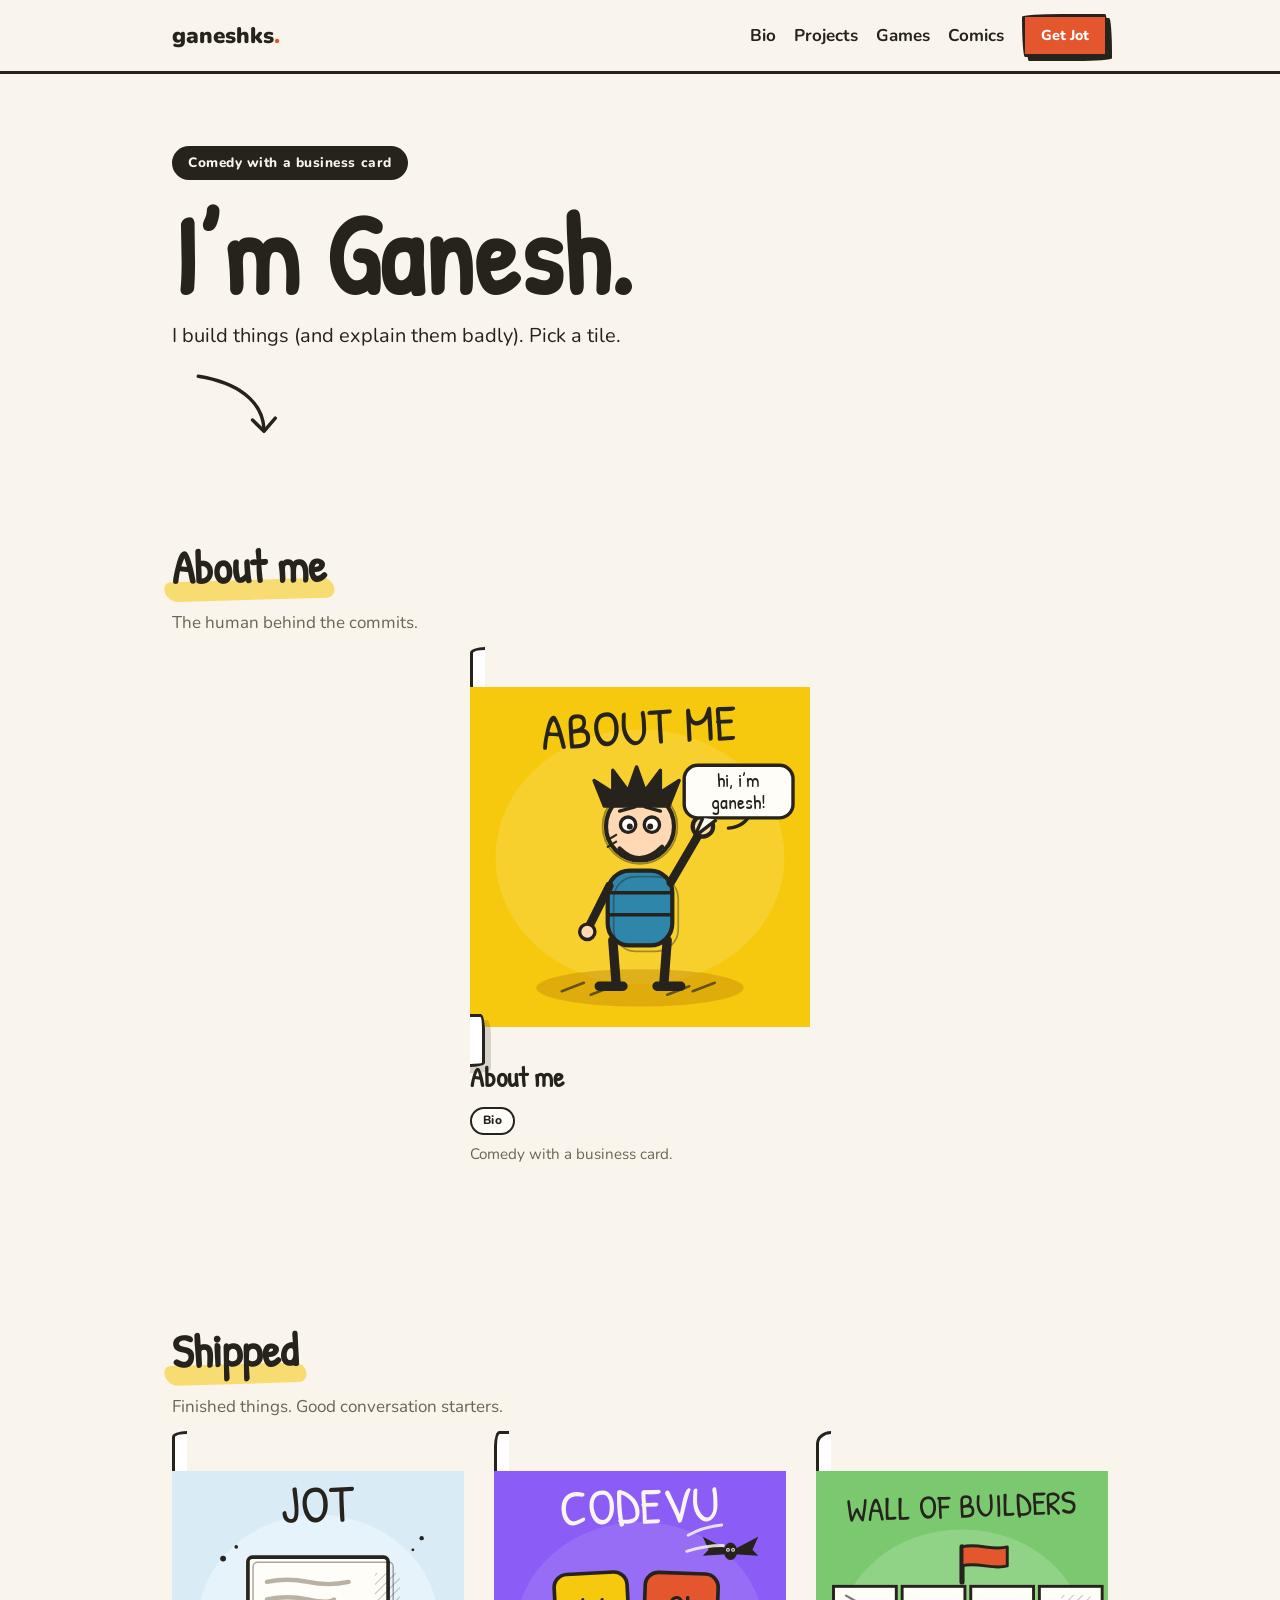
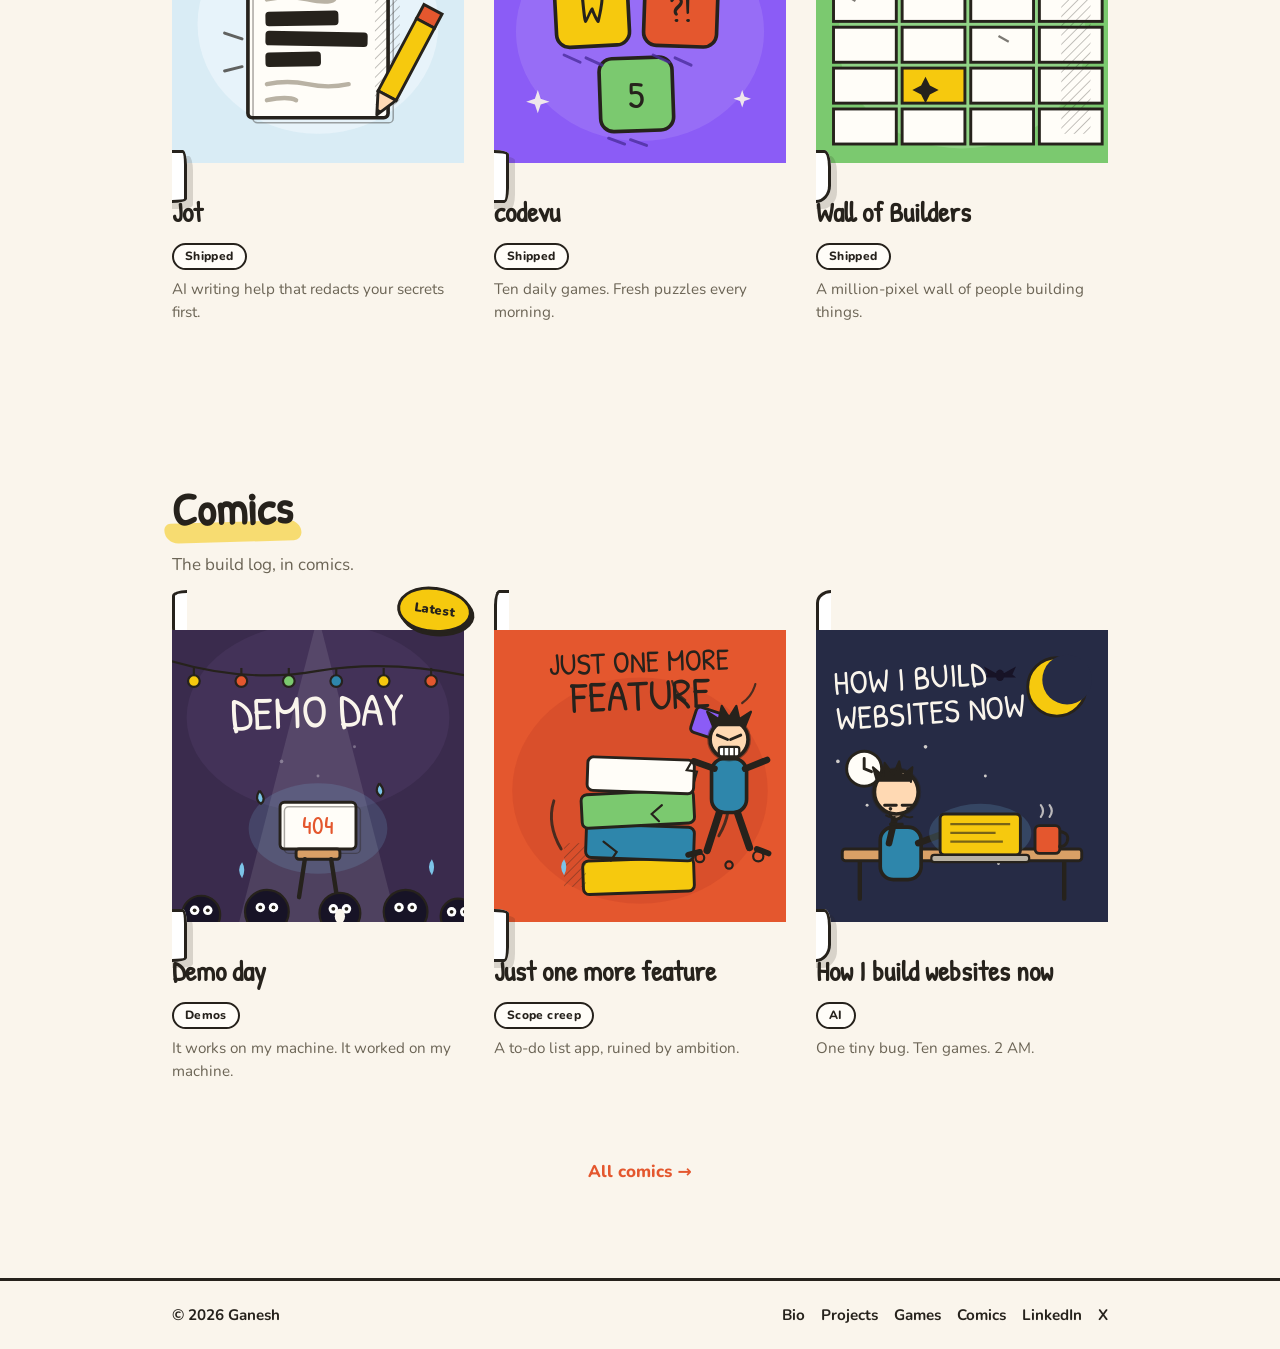
==== commit d8352bd1: "Mobile padding fix + networking copy (no resume framing) - section.block used padding:36px 0, which " ====
--- a/index.html
+++ b/index.html
@@ -3,7 +3,7 @@
 <head>
 <meta charset="utf-8">
 <meta name="viewport" content="width=device-width, initial-scale=1">
-<title>Ganesh — comedy with a resume</title>
+<title>Ganesh — comedy with a business card</title>
 <meta name="description" content="Ganesh builds things (and explains them badly). About me, shipped projects, and comics.">
 <meta name="theme-color" content="#faf5ec">
 <link rel="icon" href="data:image/svg+xml,%3Csvg xmlns='http://www.w3.org/2000/svg' viewBox='0 0 64 64'%3E%3Crect width='64' height='64' rx='14' fill='%23f6c90e'/%3E%3Ctext x='32' y='45' font-family='sans-serif' font-size='36' font-weight='900' text-anchor='middle' fill='%2326221c'%3EG%3C/text%3E%3C/svg%3E">
@@ -29,7 +29,7 @@
 
 <main>
   <section class="hero wrap">
-    <p class="pill">Comedy with a resume</p>
+    <p class="pill">Comedy with a business card</p>
     <h1>I&rsquo;m Ganesh.</h1>
     <p class="lede">I build things (and explain them badly). Pick a tile.</p>
     <svg class="doodle-arrow" viewBox="0 0 120 84" width="104" height="73" aria-hidden="true">
@@ -86,7 +86,7 @@
         <span class="tile-meta">
           <h3>About me</h3>
           <span class="tile-tag">Bio</span>
-          <p class="tile-sub">Comedy with a resume.</p>
+          <p class="tile-sub">Comedy with a business card.</p>
         </span>
       </a>
     </div>
@@ -94,7 +94,7 @@
 
   <section class="wrap block">
     <h2 class="section-title">Shipped</h2>
-    <p class="section-sub">Finished things. Suitable for hiring managers.</p>
+    <p class="section-sub">Finished things. Good conversation starters.</p>
     <div class="comic-grid">
 
       <a class="comic-tile" href="https://chromewebstore.google.com/detail/jot/ocbfgpiibmgkkjbpbpnhejalpakdonjh">
--- a/styles.css
+++ b/styles.css
@@ -74,7 +74,7 @@
 .hero-actions{display:flex;gap:14px;flex-wrap:wrap}
 
 /* sections */
-section.block{padding:36px 0}
+section.block{padding-top:36px;padding-bottom:36px}
 .section-title{font-size:2rem;font-weight:900;margin:0 0 6px}
 .section-sub{color:var(--muted);margin:0 0 24px;max-width:640px}
 .card{
@@ -176,7 +176,7 @@
   .header-inner .btn-small{margin-left:auto}
   .nav{order:2;flex-basis:100%;margin-left:0;gap:6px 20px;font-size:15px}
   .hero{padding:52px 22px 32px}
-  .block{padding:36px 0}
+  .block{padding-top:36px;padding-bottom:36px}
   .strip{grid-template-columns:1fr;max-width:440px}
   .speech{font-size:15px}
   .jot-band-inner{flex-direction:column;align-items:flex-start}
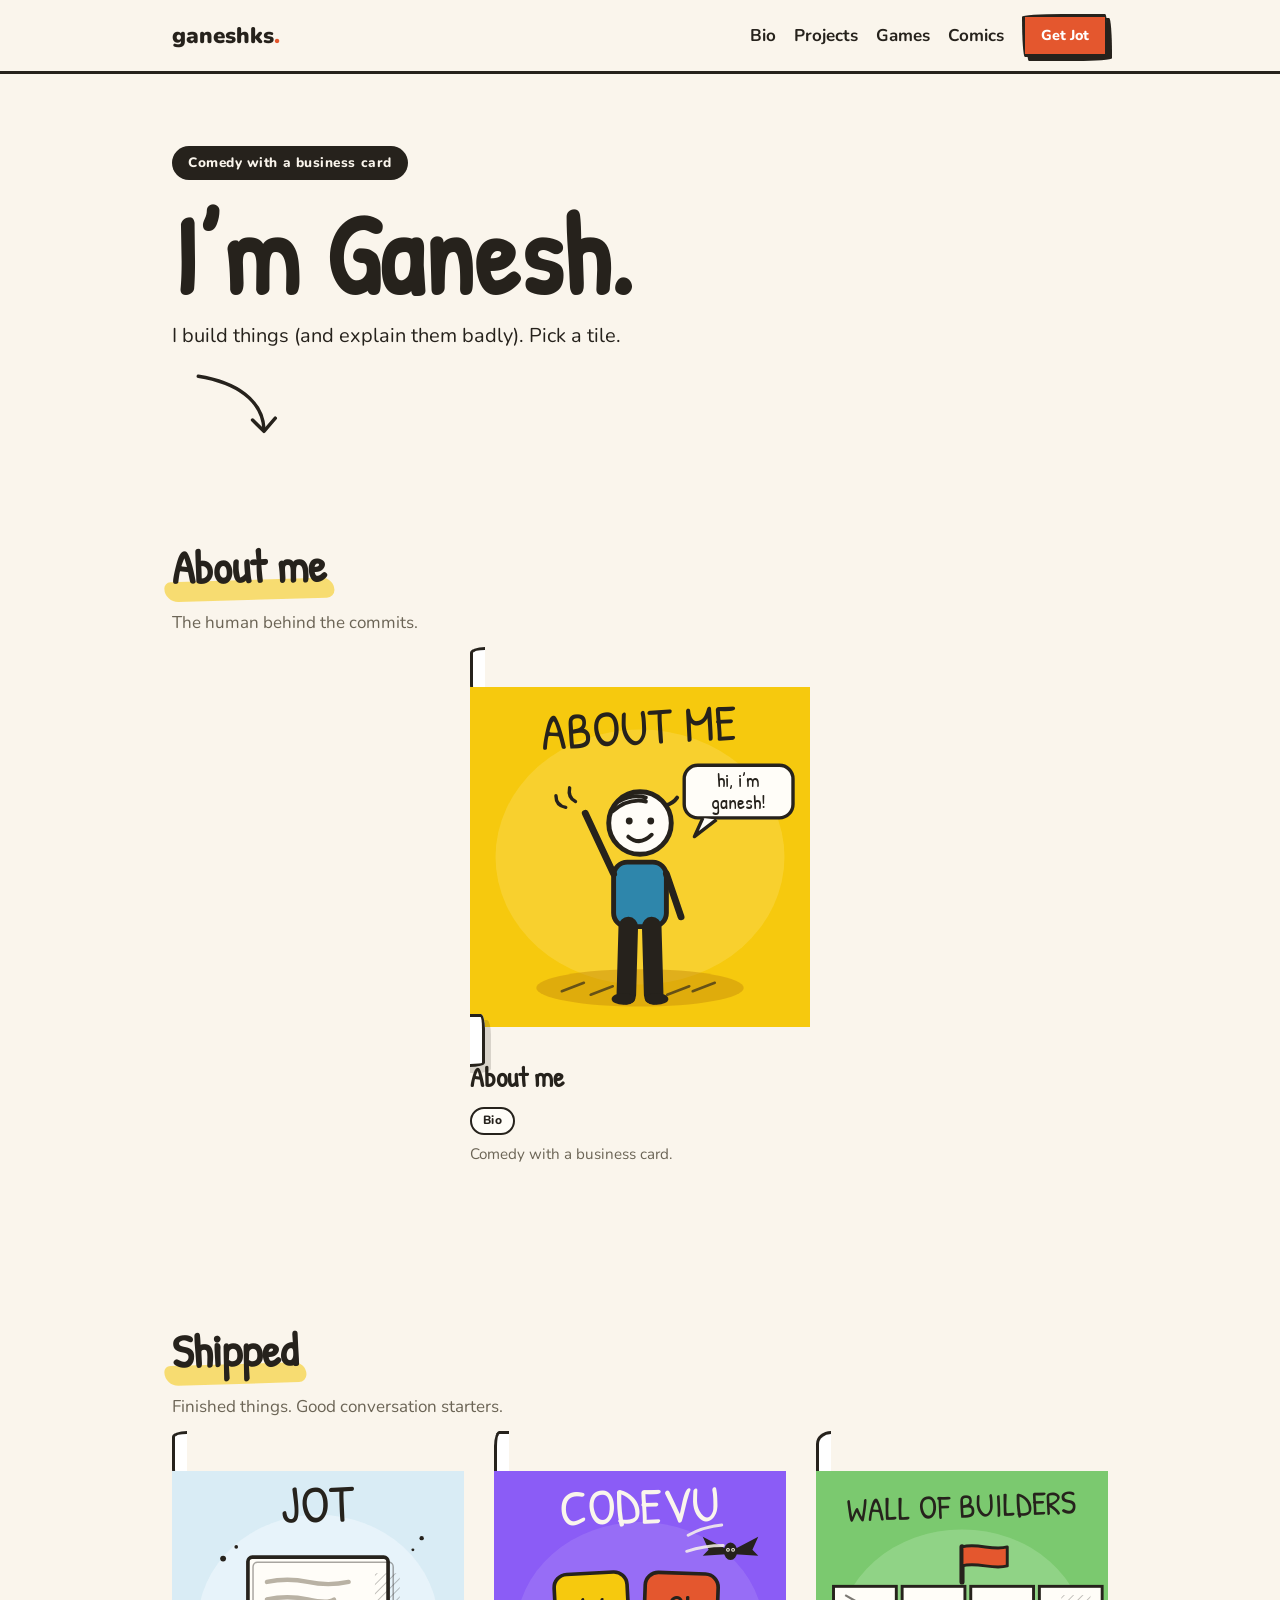
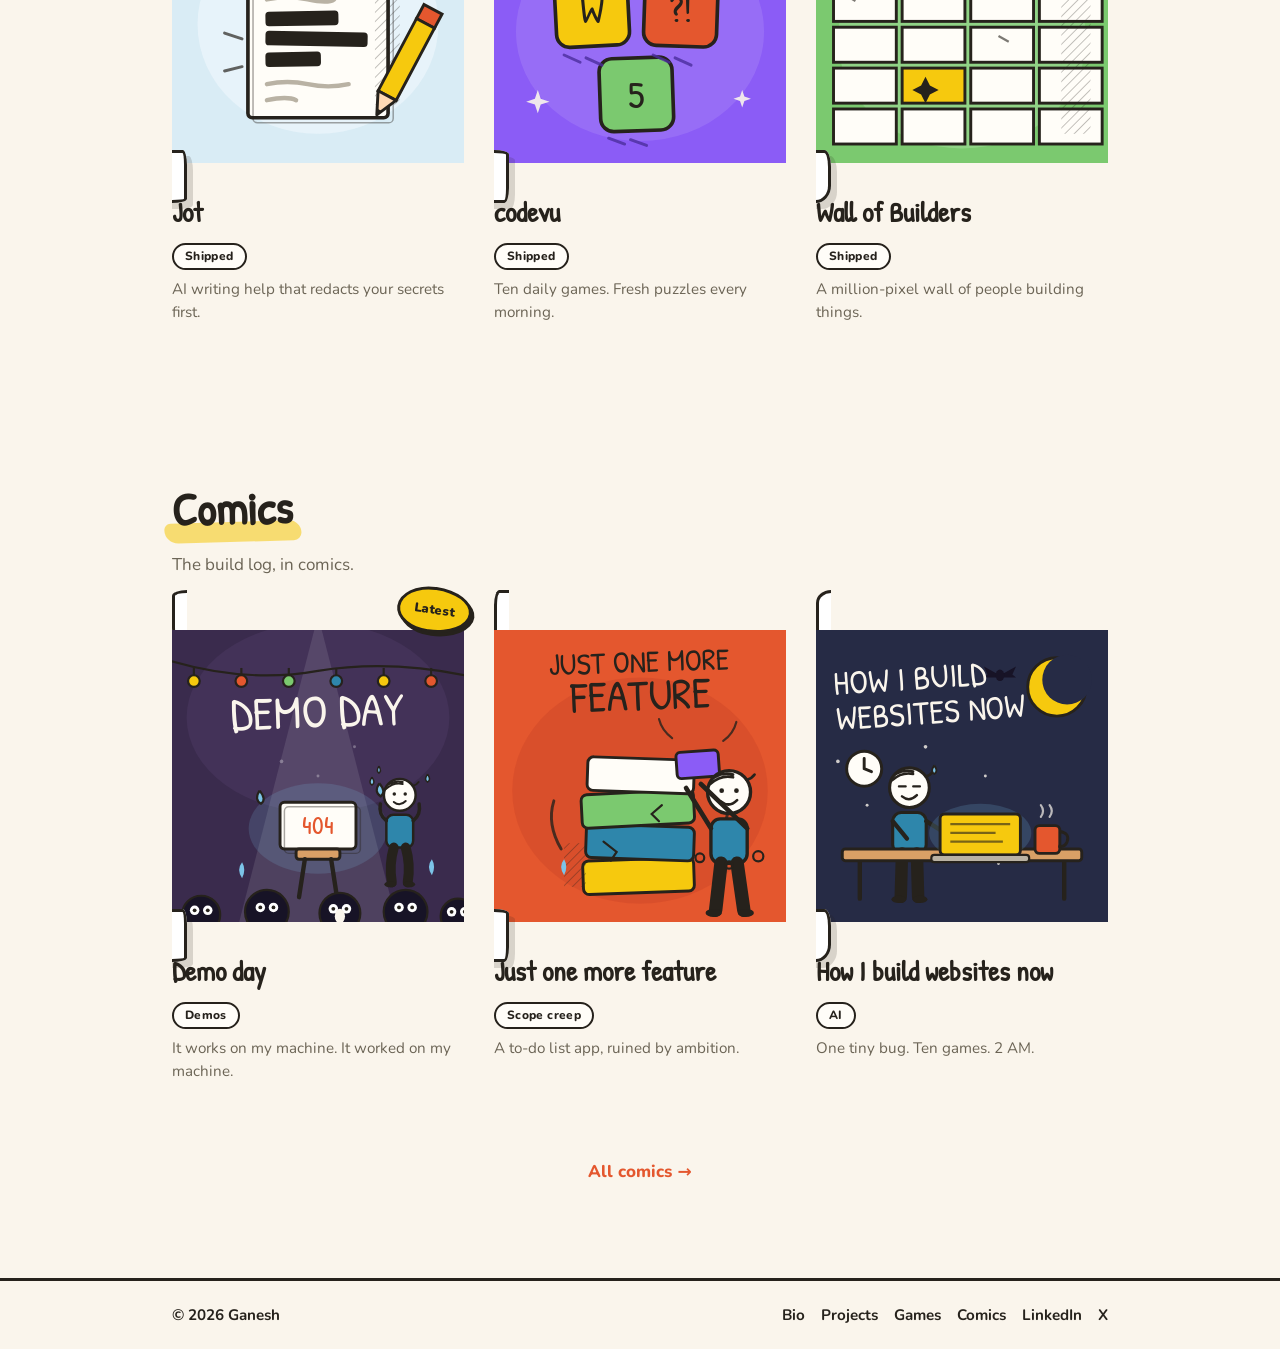
==== commit 03d6ae5c: "Redraw site with recurring stick-figure character (blue shirt, black trousers) - About tile: waving " ====
--- a/index.html
+++ b/index.html
@@ -44,7 +44,7 @@
     <div class="comic-grid single">
       <a class="comic-tile" href="bio.html">
         <span class="tile-art">
-          <svg viewBox="0 0 400 400" role="img" aria-label="About me tile: a spiky-haired kid waving hello, inked like a comic strip">
+          <svg viewBox="0 0 400 400" role="img" aria-label="About me tile: a stick figure waving hello, inked like a comic strip">
             <rect width="400" height="400" fill="#f6c90e"/>
             <ellipse cx="200" cy="200" rx="170" ry="150" fill="#f9d84a" opacity=".55"/>
             <ellipse cx="200" cy="354" rx="122" ry="22" fill="#c98f0a" opacity=".5"/>
@@ -54,29 +54,19 @@
             <g font-family="'Patrick Hand', cursive" fill="#26221c" text-anchor="middle" transform="rotate(-3 200 64)">
               <text x="200" y="68" font-size="60">ABOUT ME</text>
             </g>
-            <g stroke="#26221c" stroke-linecap="round" fill="none">
-              <path d="M172 350 L168 298 M228 350 L232 298" stroke-width="11"/>
-              <path d="M152 352 l28 0 M220 352 l28 0" stroke-width="11"/>
-              <rect x="162" y="216" width="76" height="88" rx="26" fill="#2e86ab" stroke-width="5"/>
-              <rect x="169" y="223" width="76" height="88" rx="26" stroke-width="2" opacity=".4"/>
-              <path d="M162 242 h76 M162 268 h76" stroke-width="4"/>
-              <path d="M164 234 L140 282" stroke-width="10"/>
-              <circle cx="138" cy="288" r="9" fill="#ffd9b3" stroke-width="4"/>
-              <path d="M236 230 L270 172" stroke-width="10"/>
-              <circle cx="274" cy="164" r="12" fill="#ffd9b3" stroke-width="5"/>
-              <path d="M296 146 q16 -8 18 -26 M304 166 q20 -2 26 -18" stroke-width="4"/>
-              <circle cx="200" cy="164" r="40" fill="#ffd9b3" stroke-width="5"/>
-              <circle cx="200" cy="164" r="44" stroke-width="2" opacity=".45"/>
-              <path d="M158 140 L146 110 L168 124 L168 98 L186 122 L196 94 L206 122 L224 98 L224 124 L246 110 L234 140 Z"
-                    fill="#26221c" stroke-width="4" stroke-linejoin="round"/>
-              <circle cx="186" cy="162" r="9" fill="#fff" stroke-width="4"/>
-              <circle cx="214" cy="162" r="9" fill="#fff" stroke-width="4"/>
-              <circle cx="188" cy="164" r="3.5" fill="#26221c" stroke="none"/>
-              <circle cx="212" cy="164" r="3.5" fill="#26221c" stroke="none"/>
-              <path d="M176 146 l18 -5 M206 141 l18 5" stroke-width="4"/>
-              <path d="M176 190 Q200 214 226 188" stroke-width="5"/>
-              <path d="M162 180 l10 -6 M162 188 l10 -6" stroke-width="2.5"/>
-            </g>
+            <g transform="translate(200,160) scale(1.15)">
+<circle cx="0" cy="0" r="32" fill="#fffdf8" stroke="#26221c" stroke-width="5"/>
+<path d="M-28 -12 q16 -14 34 -10 M-22 -22 q14 -8 28 -4 M26 -18 q8 -2 12 -8" fill="none" stroke="#26221c" stroke-width="4" stroke-linecap="round"/>
+<circle cx="-11" cy="-2" r="3.5" fill="#26221c"/>
+<circle cx="11" cy="-2" r="3.5" fill="#26221c"/>
+<path d="M-12 14 Q0 24 12 12" fill="none" stroke="#26221c" stroke-width="4" stroke-linecap="round"/>
+<rect x="-27" y="40" width="54" height="66" rx="14" fill="#2e86ab" stroke="#26221c" stroke-width="5"/>
+<g stroke="#26221c" stroke-width="7" stroke-linecap="round" fill="none"><path d="M-27 52 L-56 -10"/><path d="M27 52 L42 96"/></g>
+<path d="M-12 106 L-14 176 M12 106 L14 176" fill="none" stroke="#26221c" stroke-width="20" stroke-linecap="round"/>
+<ellipse cx="-17" cy="180" rx="12" ry="6" fill="#26221c"/>
+<ellipse cx="17" cy="180" rx="12" ry="6" fill="#26221c"/>
+<g stroke="#26221c" stroke-width="3.5" stroke-linecap="round" fill="none"><path d="M-66 -22 q-8 -4 -6 -14 M-76 -16 q-10 -2 -10 -12"/></g>
+</g>
             <rect x="252" y="92" width="128" height="62" rx="16" fill="#fffdf8" stroke="#26221c" stroke-width="4"/>
             <path d="M274 154 L264 176 L290 156" fill="#fffdf8" stroke="#26221c" stroke-width="4" stroke-linejoin="round"/>
             <text x="316" y="118" text-anchor="middle" font-family="'Patrick Hand', cursive" font-size="24" fill="#26221c">hi, i’m</text>
@@ -242,7 +232,7 @@
       <a class="comic-tile" href="comics/demo-day.html">
               <span class="sticker">Latest</span>
               <span class="tile-art">
-                <svg viewBox="0 0 400 400" role="img" aria-label="Demo day comic cover: a laptop showing 404 under a stage spotlight, audience gasping">
+                <svg viewBox="0 0 400 400" role="img" aria-label="Demo day comic cover: a stick figure panicking at a laptop showing 404 under a stage spotlight, audience gasping">
             <rect width="400" height="400" fill="#3a2b4d"/>
             <ellipse cx="200" cy="120" rx="180" ry="130" fill="#4a3860" opacity=".6"/>
             <polygon points="200,-20 92,400 308,400" fill="#ffffff" opacity=".10"/>
@@ -267,6 +257,19 @@
             <g fill="#fff" opacity=".3">
               <circle cx="150" cy="180" r="2.5"/><circle cx="250" cy="160" r="2"/><circle cx="200" cy="200" r="2"/>
             </g>
+            <g transform="translate(312,226) scale(0.68)">
+<circle cx="0" cy="0" r="32" fill="#fffdf8" stroke="#26221c" stroke-width="5"/>
+<path d="M-28 -12 q16 -14 34 -10 M-22 -22 q14 -8 28 -4 M26 -18 q8 -2 12 -8" fill="none" stroke="#26221c" stroke-width="4" stroke-linecap="round"/>
+<circle cx="-11" cy="-2" r="3.5" fill="#26221c"/>
+<circle cx="11" cy="-2" r="3.5" fill="#26221c"/>
+<path d="M-12 14 Q0 24 12 12" fill="none" stroke="#26221c" stroke-width="4" stroke-linecap="round"/>
+<rect x="-27" y="40" width="54" height="66" rx="14" fill="#2e86ab" stroke="#26221c" stroke-width="5"/>
+<g stroke="#26221c" stroke-width="7" stroke-linecap="round" fill="none"><path d="M-27 52 q-16 -12 -12 -34"/><path d="M27 52 q16 -12 12 -34"/></g>
+<path d="M-12 106 q-10 34 -4 70 M12 106 q10 34 4 70" fill="none" stroke="#26221c" stroke-width="20" stroke-linecap="round"/>
+<ellipse cx="-19" cy="180" rx="12" ry="6" fill="#26221c"/>
+<ellipse cx="19" cy="180" rx="12" ry="6" fill="#26221c"/>
+<g fill="#7cc4e8" stroke="#26221c" stroke-width="3"><path d="M-56 -36 q-8 12 0 16 q8 -4 0 -16"/><path d="M56 -42 q-8 12 0 16 q8 -4 0 -16"/><path d="M-42 -58 q-6 10 0 14 q6 -4 0 -14"/></g>
+</g>
             <circle cx="40" cy="390" r="26" fill="#171326" stroke="#26221c" stroke-width="3"/><circle cx="31" cy="384" r="6.5" fill="#fff"/><circle cx="49" cy="384" r="6.5" fill="#fff"/><circle cx="31" cy="384" r="2.6" fill="#26221c"/><circle cx="49" cy="384" r="2.6" fill="#26221c"/>
             <circle cx="130" cy="386" r="30" fill="#171326" stroke="#26221c" stroke-width="3"/><circle cx="121" cy="380" r="6.5" fill="#fff"/><circle cx="139" cy="380" r="6.5" fill="#fff"/><circle cx="121" cy="380" r="2.6" fill="#26221c"/><circle cx="139" cy="380" r="2.6" fill="#26221c"/>
             <circle cx="230" cy="388" r="28" fill="#171326" stroke="#26221c" stroke-width="3"/><circle cx="221" cy="382" r="6.5" fill="#fff"/><circle cx="239" cy="382" r="6.5" fill="#fff"/><circle cx="221" cy="382" r="2.6" fill="#26221c"/><circle cx="239" cy="382" r="2.6" fill="#26221c"/>
@@ -286,7 +289,7 @@
 
       <a class="comic-tile" href="comics/just-one-more-feature.html">
               <span class="tile-art">
-                <svg viewBox="0 0 400 400" role="img" aria-label="Just one more feature comic cover: a kid shoving one more block onto a wobbling tower">
+                <svg viewBox="0 0 400 400" role="img" aria-label="Just one more feature comic cover: a stick figure shoving one more block onto a wobbling tower">
             <rect width="400" height="400" fill="#e4572e"/>
             <defs><pattern id="hatch-feat" width="9" height="9" patternUnits="userSpaceOnUse" patternTransform="rotate(45)"><line x1="0" y1="0" x2="0" y2="9" stroke="#26221c" stroke-width="2.5"/></pattern></defs>
             <ellipse cx="200" cy="220" rx="175" ry="155" fill="#d14a28" opacity=".55"/>
@@ -307,27 +310,26 @@
               <path d="M150 290 l18 14 l-8 12 M230 240 l-14 12 l10 10"/>
             </g>
             <rect x="96" y="292" width="30" height="60" fill="url(#hatch-feat)" opacity=".35"/>
-            <g transform="rotate(18 300 130)">
-              <rect x="272" y="112" width="56" height="36" rx="6" fill="#8b5cf6" stroke="#26221c" stroke-width="4"/>
+            <g transform="rotate(-4 279 184)">
+              <rect x="250" y="166" width="58" height="36" rx="6" fill="#8b5cf6" stroke="#26221c" stroke-width="4"/>
             </g>
             <g stroke="#26221c" stroke-width="3" fill="none" stroke-linecap="round" opacity=".8">
-              <path d="M262 96 q-14 -10 -18 -26 M340 100 q14 -10 18 -26"/>
-            </g>
-            <g stroke="#26221c" stroke-linecap="round" fill="none">
-              <path d="M310 246 L292 302 M332 246 L350 298" stroke-width="10"/>
-              <path d="M282 304 l-16 4 M360 300 l16 6" stroke-width="8"/>
-              <rect x="298" y="176" width="48" height="74" rx="18" fill="#2e86ab" stroke-width="5"/>
-              <path d="M302 190 L274 180" stroke-width="9"/>
-              <path d="M344 190 L374 178" stroke-width="9"/>
-              <circle cx="322" cy="150" r="26" fill="#ffd9b3" stroke-width="5"/>
-              <circle cx="322" cy="150" r="29" stroke-width="2" opacity=".45"/>
-              <path d="M300 132 L292 112 L308 122 L312 104 L322 120 L332 104 L336 122 L352 112 L344 132"
-                    fill="#26221c" stroke-width="3" stroke-linejoin="round"/>
-              <path d="M306 144 l14 6 M338 144 l-14 6" stroke-width="4"/>
-              <rect x="308" y="160" width="28" height="13" rx="3" fill="#fff" stroke-width="3"/>
-              <path d="M315 160 v13 M322 160 v13 M329 160 v13" stroke-width="2"/>
-            </g>
-            <path d="M272 178 l-8 14 14 2 -4 14" fill="none" stroke="#26221c" stroke-width="3" stroke-linecap="round"/>
+              <path d="M244 148 q-14 -10 -18 -26 M314 152 q14 -10 18 -26"/>
+            </g>
+            <g transform="translate(322,222) scale(0.92)">
+<circle cx="0" cy="0" r="32" fill="#fffdf8" stroke="#26221c" stroke-width="5"/>
+<path d="M-28 -12 q16 -14 34 -10 M-22 -22 q14 -8 28 -4 M26 -18 q8 -2 12 -8" fill="none" stroke="#26221c" stroke-width="4" stroke-linecap="round"/>
+<circle cx="-11" cy="-2" r="3.5" fill="#26221c"/>
+<circle cx="11" cy="-2" r="3.5" fill="#26221c"/>
+<path d="M-12 14 Q0 24 12 12" fill="none" stroke="#26221c" stroke-width="4" stroke-linecap="round"/>
+<rect x="-27" y="40" width="54" height="66" rx="14" fill="#2e86ab" stroke="#26221c" stroke-width="5"/>
+<g stroke="#26221c" stroke-width="7" stroke-linecap="round" fill="none"><path d="M-27 54 L-64 -6"/><path d="M27 54 L-42 -12"/></g>
+<path d="M-12 106 L-20 176 M12 106 L22 176" fill="none" stroke="#26221c" stroke-width="20" stroke-linecap="round"/>
+<ellipse cx="-23" cy="180" rx="12" ry="6" fill="#26221c"/>
+<ellipse cx="25" cy="180" rx="12" ry="6" fill="#26221c"/>
+
+</g>
+
             <g fill="none" stroke="#26221c" stroke-width="3">
               <circle cx="282" cy="312" r="6"/><circle cx="362" cy="310" r="7"/><circle cx="322" cy="322" r="5"/>
             </g>
@@ -343,7 +345,7 @@
 
       <a class="comic-tile" href="comics/how-i-build-websites-now.html">
               <span class="tile-art">
-                <svg viewBox="0 0 400 400" role="img" aria-label="How I build websites now comic cover: a bleary kid coding at 2am under a crescent moon">
+                <svg viewBox="0 0 400 400" role="img" aria-label="How I build websites now comic cover: a bleary stick figure coding at 2am under a crescent moon">
             <rect width="400" height="400" fill="#262b45"/>
             <g fill="#faf5ec" opacity=".8">
             <circle cx="30" cy="180" r="2.5"/>
@@ -367,22 +369,22 @@
             </g>
             <circle cx="66" cy="190" r="24" fill="#fffdf8" stroke="#26221c" stroke-width="4"/>
             <path d="M66 190 L66 176 M66 190 L76 194" stroke="#26221c" stroke-width="4" stroke-linecap="round"/>
+            <g transform="translate(128,216) scale(0.85)">
+<circle cx="0" cy="0" r="32" fill="#fffdf8" stroke="#26221c" stroke-width="5"/>
+<path d="M-28 -12 q16 -14 34 -10 M-22 -22 q14 -8 28 -4 M26 -18 q8 -2 12 -8" fill="none" stroke="#26221c" stroke-width="4" stroke-linecap="round"/>
+<path d="M-17 -2 h11 M6 -2 h11" stroke="#26221c" stroke-width="3.5" stroke-linecap="round" fill="none"/>
+<path d="M-12 14 Q0 24 12 12" fill="none" stroke="#26221c" stroke-width="4" stroke-linecap="round"/>
+<path d="M40 -36 q-7 10 0 14 q7 -4 0 -14" fill="#7cc4e8" stroke="#26221c" stroke-width="3"/>
+<rect x="-27" y="40" width="54" height="66" rx="14" fill="#2e86ab" stroke="#26221c" stroke-width="5"/>
+<g stroke="#26221c" stroke-width="7" stroke-linecap="round" fill="none"><path d="M-27 54 L-4 82"/><path d="M27 54 L56 72"/></g>
+<path d="M-12 106 L-14 176 M12 106 L14 176" fill="none" stroke="#26221c" stroke-width="20" stroke-linecap="round"/>
+<ellipse cx="-17" cy="180" rx="12" ry="6" fill="#26221c"/>
+<ellipse cx="17" cy="180" rx="12" ry="6" fill="#26221c"/>
+
+</g>
             <g stroke="#26221c" stroke-linecap="round" fill="none">
               <path d="M60 316 L60 368 M340 316 L340 368" stroke-width="6"/>
               <rect x="36" y="300" width="328" height="16" rx="4" fill="#d9a066" stroke-width="4"/>
-              <rect x="88" y="270" width="56" height="72" rx="18" fill="#2e86ab" stroke-width="5"/>
-              <path d="M100 292 L108 258" stroke-width="9"/>
-              <circle cx="110" cy="250" r="9" fill="#ffd9b3" stroke-width="4"/>
-              <path d="M140 292 L172 280" stroke-width="9"/>
-              <circle cx="110" cy="222" r="30" fill="#ffd9b3" stroke-width="5"/>
-              <circle cx="110" cy="222" r="33" stroke-width="2" opacity=".45"/>
-              <path d="M84 208 L78 188 L92 200 L94 182 L106 198 L114 180 L118 200 L132 188 L130 208"
-                    fill="#26221c" stroke-width="3" stroke-linejoin="round"/>
-              <path d="M94 240 h16 M118 240 h16" stroke-width="4"/>
-              <circle cx="102" cy="245" r="2.5" fill="#26221c" stroke="none"/>
-              <circle cx="126" cy="245" r="2.5" fill="#26221c" stroke="none"/>
-              <path d="M96 254 q6 4 12 2 M120 254 q6 4 12 2" stroke-width="2.5"/>
-              <path d="M102 266 h16" stroke-width="4"/>
             </g>
             <ellipse cx="225" cy="278" rx="70" ry="40" fill="#7cc4e8" opacity=".18"/>
             <rect x="170" y="252" width="110" height="56" rx="6" fill="#f6c90e" stroke="#26221c" stroke-width="4"/>
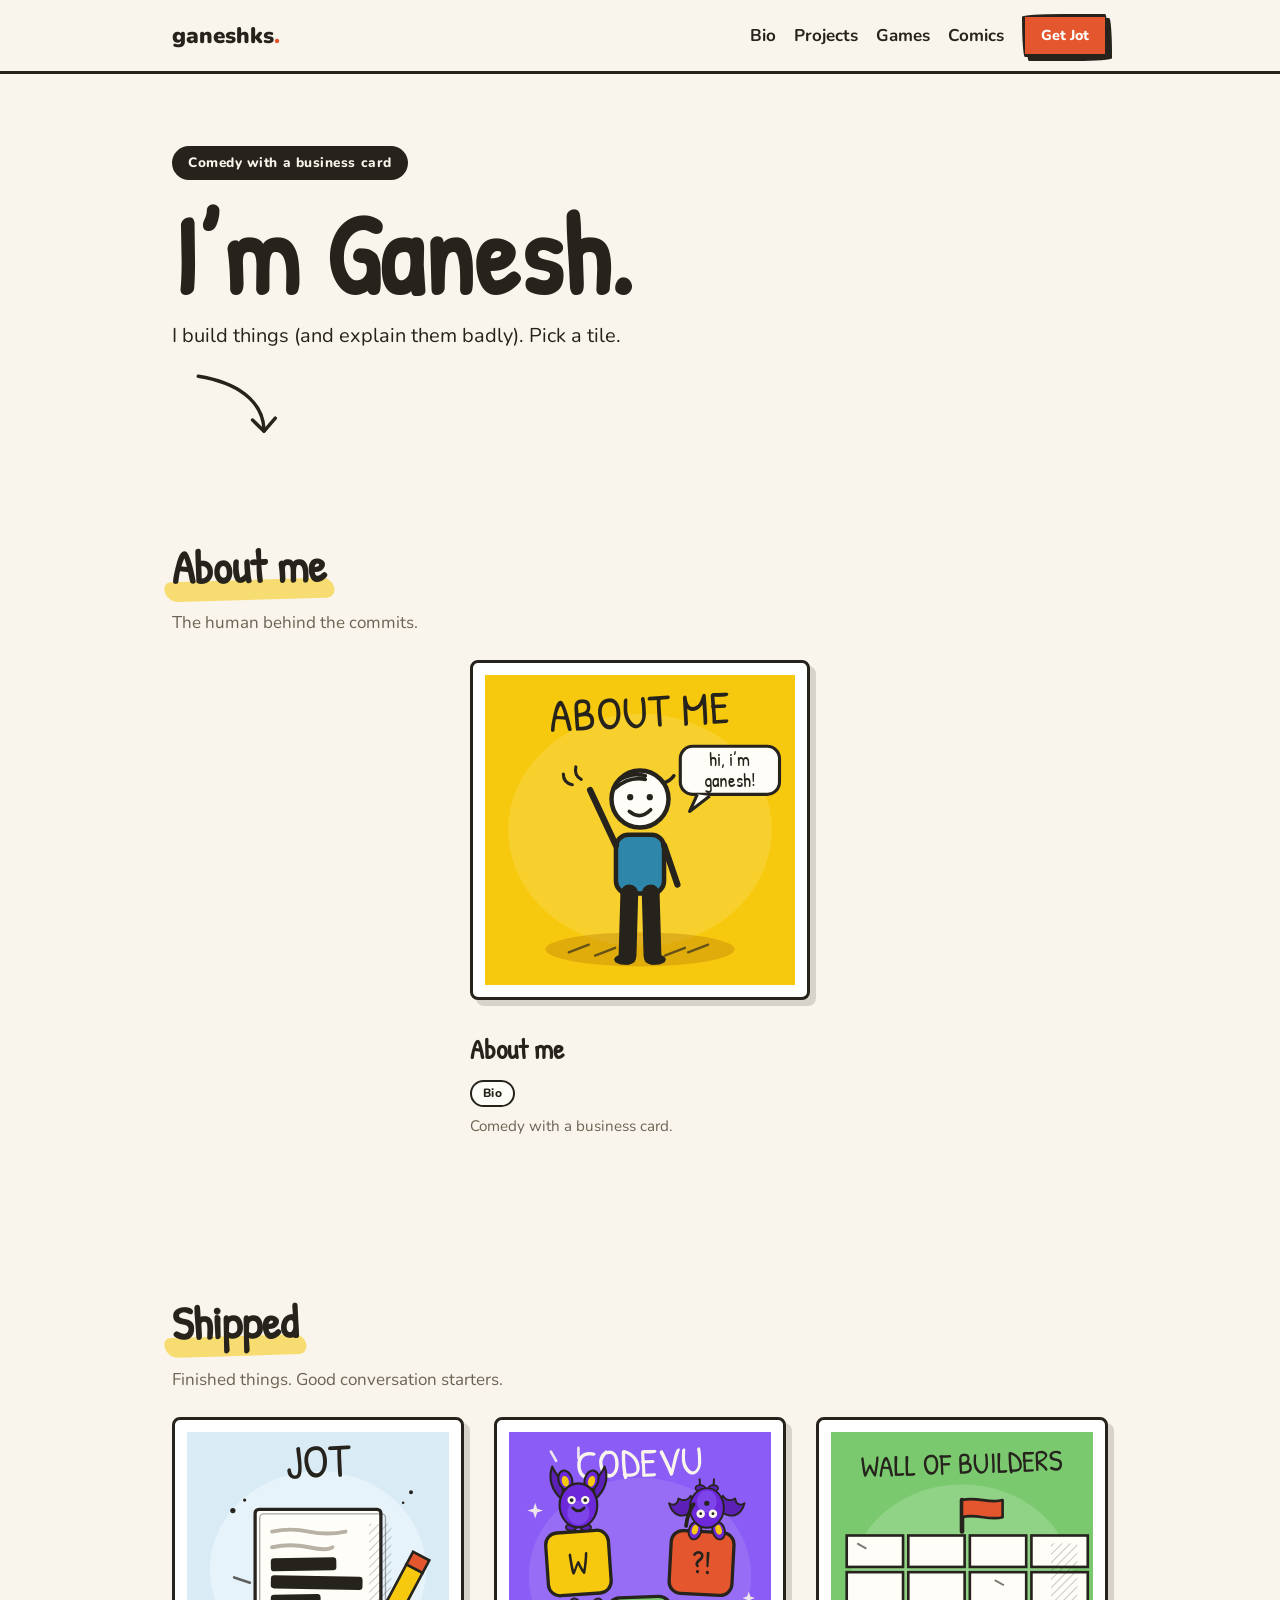
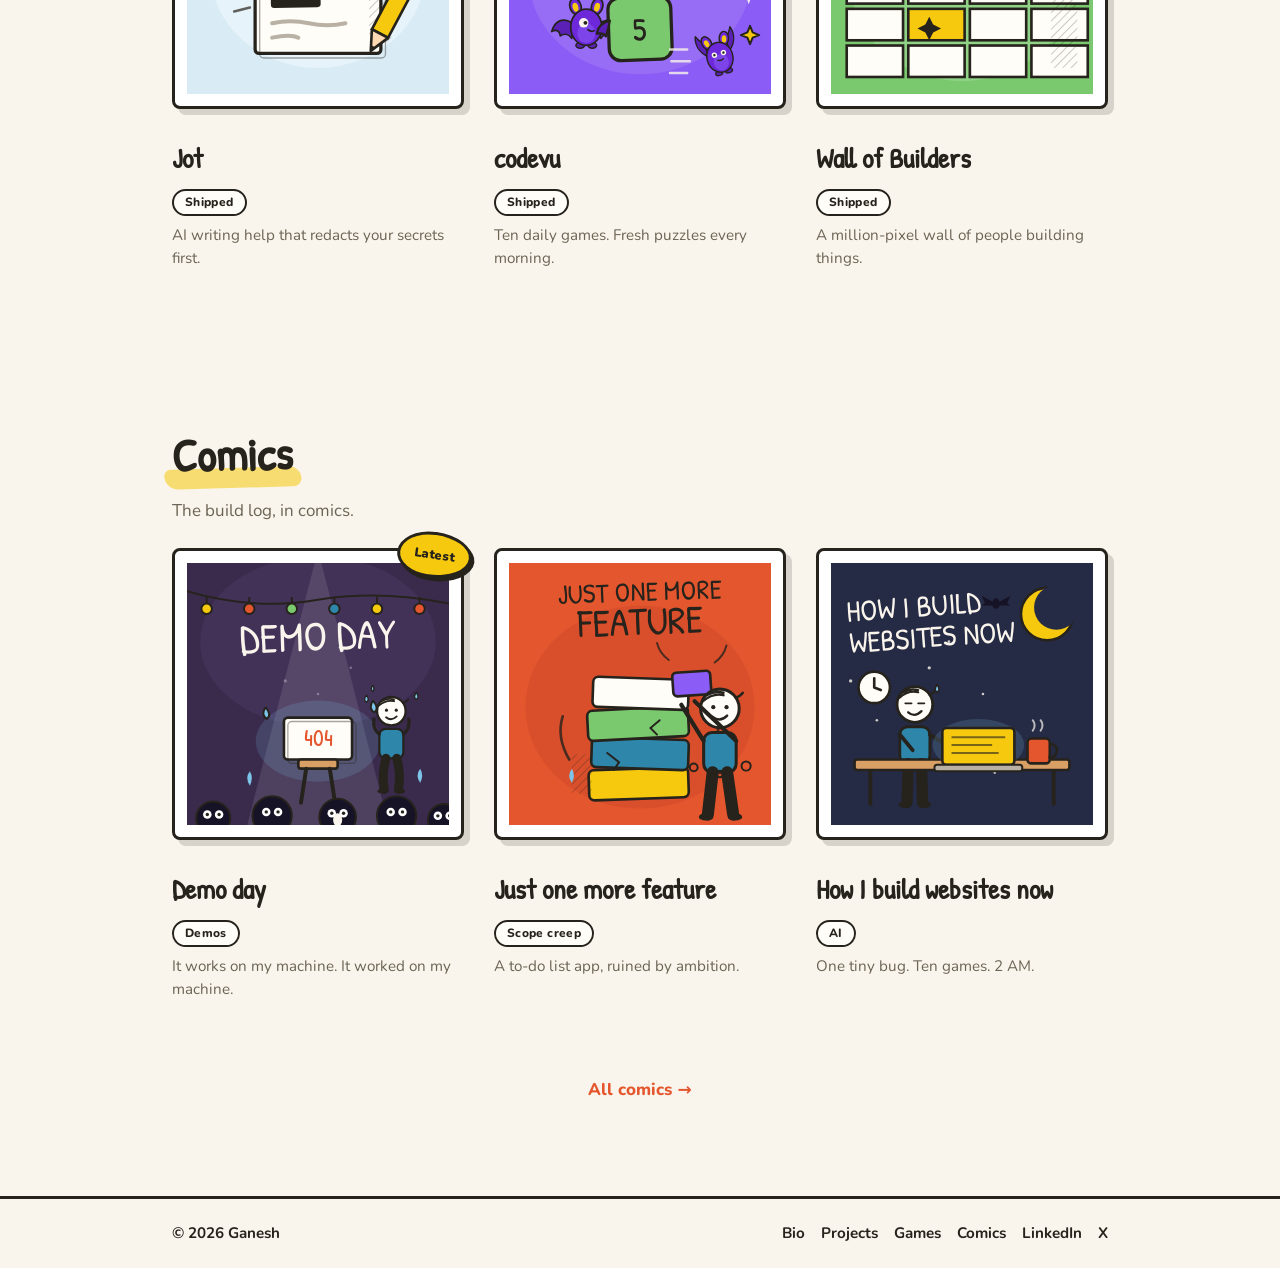
==== commit 8516ecdc: "codevu tile: four comical Pips playing on the game tiles Replaces the single swooping bat with the a" ====
--- a/index.html
+++ b/index.html
@@ -134,38 +134,95 @@
 
       <a class="comic-tile" href="https://codevu.com/">
         <span class="tile-art">
-          <svg viewBox="0 0 400 400" role="img" aria-label="codevu tile: inked game tiles and a swooping bat">
+          <svg viewBox="0 0 400 400" role="img" aria-label="codevu tile: four little purple Pip bats playing on the game tiles">
             <rect width="400" height="400" fill="#8b5cf6"/>
             <ellipse cx="200" cy="220" rx="170" ry="150" fill="#a37ff7" opacity=".5"/>
-            <g font-family="'Patrick Hand', cursive" fill="#faf5ec" text-anchor="middle" transform="rotate(-2 200 68)">
-              <text x="200" y="72" font-size="70">CODEVU</text>
-            </g>
+            <defs>
+              <g id="pip-wings-side">
+                <path d="M-30 -8 C-56 -26 -74 -12 -80 10 C-70 4 -62 8 -60 20 C-50 14 -40 16 -34 26 C-30 16 -28 4 -30 -8 Z" fill="#5b21b6" stroke="#26221c" stroke-width="4" stroke-linejoin="round"/>
+                <path d="M30 -8 C56 -26 74 -12 80 10 C70 4 62 8 60 20 C50 14 40 16 34 26 C30 16 28 4 30 -8 Z" fill="#5b21b6" stroke="#26221c" stroke-width="4" stroke-linejoin="round"/>
+              </g>
+              <g id="pip-wings-up">
+                <path d="M-30 -10 C-52 -28 -58 -52 -50 -74 C-44 -60 -36 -54 -30 -42 Z" fill="#5b21b6" stroke="#26221c" stroke-width="4" stroke-linejoin="round"/>
+                <path d="M30 -10 C52 -28 58 -52 50 -74 C44 -60 36 -54 30 -42 Z" fill="#5b21b6" stroke="#26221c" stroke-width="4" stroke-linejoin="round"/>
+              </g>
+              <g id="pip-core">
+                <ellipse cx="-25" cy="-48" rx="13" ry="19" fill="#6d28d9" stroke="#26221c" stroke-width="4" transform="rotate(-16 -25 -48)"/>
+                <ellipse cx="25" cy="-48" rx="13" ry="19" fill="#6d28d9" stroke="#26221c" stroke-width="4" transform="rotate(16 25 -48)"/>
+                <ellipse cx="-25" cy="-46" rx="6.5" ry="10.5" fill="#f6c90e" transform="rotate(-16 -25 -46)"/>
+                <ellipse cx="25" cy="-46" rx="6.5" ry="10.5" fill="#f6c90e" transform="rotate(16 25 -46)"/>
+                <ellipse cx="-14" cy="42" rx="10" ry="6.5" fill="#5b21b6" stroke="#26221c" stroke-width="3.5"/>
+                <ellipse cx="14" cy="42" rx="10" ry="6.5" fill="#5b21b6" stroke="#26221c" stroke-width="3.5"/>
+                <ellipse cx="0" cy="0" rx="36" ry="42" fill="#6d28d9" stroke="#26221c" stroke-width="4"/>
+                <ellipse cx="0" cy="14" rx="21" ry="23" fill="#8b5cf6" opacity=".55"/>
+              </g>
+              <g id="pip-side"><use href="#pip-wings-side"/><use href="#pip-core"/></g>
+              <g id="pip-up"><use href="#pip-wings-up"/><use href="#pip-core"/></g>
+              <g id="face-happy">
+                <circle cx="-13" cy="-10" r="8" fill="#faf5ec"/><circle cx="13" cy="-10" r="8" fill="#faf5ec"/>
+                <circle cx="-13" cy="-10" r="3.6" fill="#26221c"/><circle cx="13" cy="-10" r="3.6" fill="#26221c"/>
+                <path d="M-11 5 Q0 16 11 5" stroke="#26221c" stroke-width="5" fill="none" stroke-linecap="round"/>
+              </g>
+              <g id="face-wow">
+                <circle cx="-13" cy="-12" r="9" fill="#faf5ec"/><circle cx="13" cy="-12" r="9" fill="#faf5ec"/>
+                <circle cx="-13" cy="-12" r="3" fill="#26221c"/><circle cx="13" cy="-12" r="3" fill="#26221c"/>
+                <circle cx="0" cy="10" r="5.5" fill="#26221c"/>
+              </g>
+              <g id="face-peek">
+                <circle cx="-6" cy="-10" r="11" fill="#faf5ec"/>
+                <circle cx="-2" cy="-10" r="4.5" fill="#26221c"/>
+                <path d="M4 6 q8 6 14 2" stroke="#26221c" stroke-width="4" fill="none" stroke-linecap="round"/>
+              </g>
+              <g id="face-fly">
+                <circle cx="-13" cy="-10" r="7.5" fill="#faf5ec"/><circle cx="13" cy="-10" r="7.5" fill="#faf5ec"/>
+                <circle cx="-13" cy="-10" r="3.4" fill="#26221c"/><circle cx="13" cy="-10" r="3.4" fill="#26221c"/>
+                <path d="M-8 6 Q0 12 8 6" stroke="#26221c" stroke-width="4" fill="none" stroke-linecap="round"/>
+              </g>
+            </defs>
+            <g font-family="'Patrick Hand', cursive" fill="#faf5ec" text-anchor="middle" transform="rotate(-2 200 64)">
+              <text x="200" y="68" font-size="62">CODEVU</text>
+            </g>
+            <!-- peeking Pip, tucked behind the 5 tile -->
+            <g transform="translate(118,298) scale(0.66)">
+              <use href="#pip-side"/><use href="#face-peek"/>
+            </g>
+            <!-- game tiles -->
             <g stroke="#26221c" stroke-width="5">
-              <rect x="84" y="140" width="100" height="100" rx="18" fill="#f6c90e" transform="rotate(-3 134 190)"/>
-              <rect x="206" y="140" width="100" height="100" rx="18" fill="#e4572e" transform="rotate(2 256 190)"/>
-              <rect x="145" y="256" width="100" height="100" rx="18" fill="#7bc96f" transform="rotate(-2 195 306)"/>
-            </g>
-            <g stroke="#4c2e9e" stroke-width="4" stroke-linecap="round" opacity=".8">
-              <path d="M96 252 l22 10 M126 256 l22 10 M218 252 l22 10 M248 256 l22 10 M157 366 l22 8 M187 368 l22 8"/>
+              <rect x="58" y="152" width="96" height="96" rx="18" fill="#f6c90e" transform="rotate(-4 106 200)"/>
+              <rect x="246" y="152" width="96" height="96" rx="18" fill="#e4572e" transform="rotate(3 294 200)"/>
+              <rect x="152" y="252" width="96" height="96" rx="18" fill="#7bc96f" transform="rotate(-2 200 300)"/>
             </g>
             <g font-family="'Patrick Hand', cursive" fill="#26221c" text-anchor="middle">
-              <text x="134" y="208" font-size="54">W</text>
-              <text x="256" y="208" font-size="54">?!</text>
-              <text x="195" y="324" font-size="54">5</text>
-            </g>
-            <g transform="translate(324,106)">
-              <path d="M-4 2 L-38 -16 L-30 2 L-38 10 L-6 8 Z" fill="#26221c"/>
-              <path d="M4 2 L38 -16 L30 2 L38 10 L6 8 Z" fill="#26221c"/>
-              <ellipse cx="0" cy="4" rx="9" ry="12" fill="#26221c"/>
-              <circle cx="-3.5" cy="2" r="2.6" fill="#faf5ec"/><circle cx="3.5" cy="2" r="2.6" fill="#faf5ec"/>
-              <circle cx="-3.5" cy="2" r="1.2" fill="#26221c"/><circle cx="3.5" cy="2" r="1.2" fill="#26221c"/>
-            </g>
-            <g stroke="#faf5ec" stroke-width="4" stroke-linecap="round" opacity=".85" fill="none">
-              <path d="M266 88 q22 -12 46 -14 M264 110 q24 -8 50 -8"/>
+              <text x="106" y="218" font-size="50" transform="rotate(-4 106 200)">W</text>
+              <text x="294" y="218" font-size="50" transform="rotate(3 294 200)">?!</text>
+              <text x="200" y="318" font-size="50" transform="rotate(-2 200 300)">5</text>
+            </g>
+            <!-- peeking Pip's wing gripping the 5 tile edge -->
+            <path d="M154 288 q-18 4 -20 20 q10 -2 14 4 q4 -12 6 -24 Z" fill="#5b21b6" stroke="#26221c" stroke-width="3.5" stroke-linejoin="round"/>
+            <!-- Pip cheering on the W tile -->
+            <g transform="translate(106,112) scale(0.8)">
+              <use href="#pip-up"/><use href="#face-happy"/>
+            </g>
+            <g stroke="#faf5ec" stroke-width="4" stroke-linecap="round" opacity=".9">
+              <path d="M72 44 L64 30 M106 40 L106 24 M140 44 L148 30"/>
+            </g>
+            <!-- Pip hanging upside down from the title, reaching for the ?! tile -->
+            <path d="M292 86 L291 72 M312 86 L313 72" stroke="#26221c" stroke-width="3" stroke-linecap="round"/>
+            <g transform="translate(302,116) rotate(180) scale(0.72)">
+              <use href="#pip-side"/><use href="#face-wow"/>
+              <path d="M28 8 C38 -6 42 -22 44 -38" stroke="#26221c" stroke-width="8" fill="none" stroke-linecap="round"/>
+            </g>
+            <!-- Pip flying after a star -->
+            <g stroke="#faf5ec" stroke-width="4" stroke-linecap="round" opacity=".8">
+              <path d="M272 332 h-26 M276 350 h-28 M272 368 h-26"/>
+            </g>
+            <path d="M368 296 l4 10 10 4 -10 4 -4 10 -4 -10 -10 -4 10 -4 Z" fill="#f6c90e" stroke="#26221c" stroke-width="3" stroke-linejoin="round"/>
+            <g transform="translate(322,344) rotate(-16) scale(0.55)">
+              <use href="#pip-up"/><use href="#face-fly"/>
             </g>
             <g fill="#faf5ec" opacity=".9">
-              <path d="M60 300 l4 12 12 4 -12 4 -4 12 -4 -12 -12 -4 12 -4 Z"/>
-              <path d="M340 300 l3 9 9 3 -9 3 -3 9 -3 -9 -9 -3 9 -3 Z"/>
+              <path d="M40 108 l3 9 9 3 -9 3 -3 9 -3 -9 -9 -3 9 -3 Z"/>
+              <path d="M366 244 l2.5 7 7 2.5 -7 2.5 -2.5 7 -2.5 -7 -7 -2.5 7 -2.5 Z"/>
             </g>
           </svg>
         </span>
--- a/styles.css
+++ b/styles.css
@@ -190,13 +190,12 @@
 @media(max-width:520px){.comic-grid{grid-template-columns:1fr;max-width:400px;margin-left:auto;margin-right:auto}}
 .comic-tile{display:block;text-decoration:none;color:var(--ink);position:relative}
 .tile-art{
+  display:block;
   background:#fff;border:3px solid var(--ink);padding:12px;
-  border-radius:42px 14px 48px 16px/16px 48px 14px 42px;
+  border-radius:8px;
   box-shadow:6px 6px 0 rgba(38,34,28,.16);
   transition:transform .12s ease, box-shadow .12s ease;
 }
-.comic-grid .comic-tile:nth-child(3n+2) .tile-art{border-radius:16px 46px 14px 44px/44px 14px 46px 16px}
-.comic-grid .comic-tile:nth-child(3n) .tile-art{border-radius:46px 18px 40px 46px/40px 44px 46px 18px}
 .comic-tile:hover .tile-art{transform:translate(-2px,-2px) rotate(-.7deg);box-shadow:10px 10px 0 rgba(38,34,28,.2)}
 .tile-art svg{display:block;width:100%;height:auto}
 .tile-meta{padding:14px 4px 0}
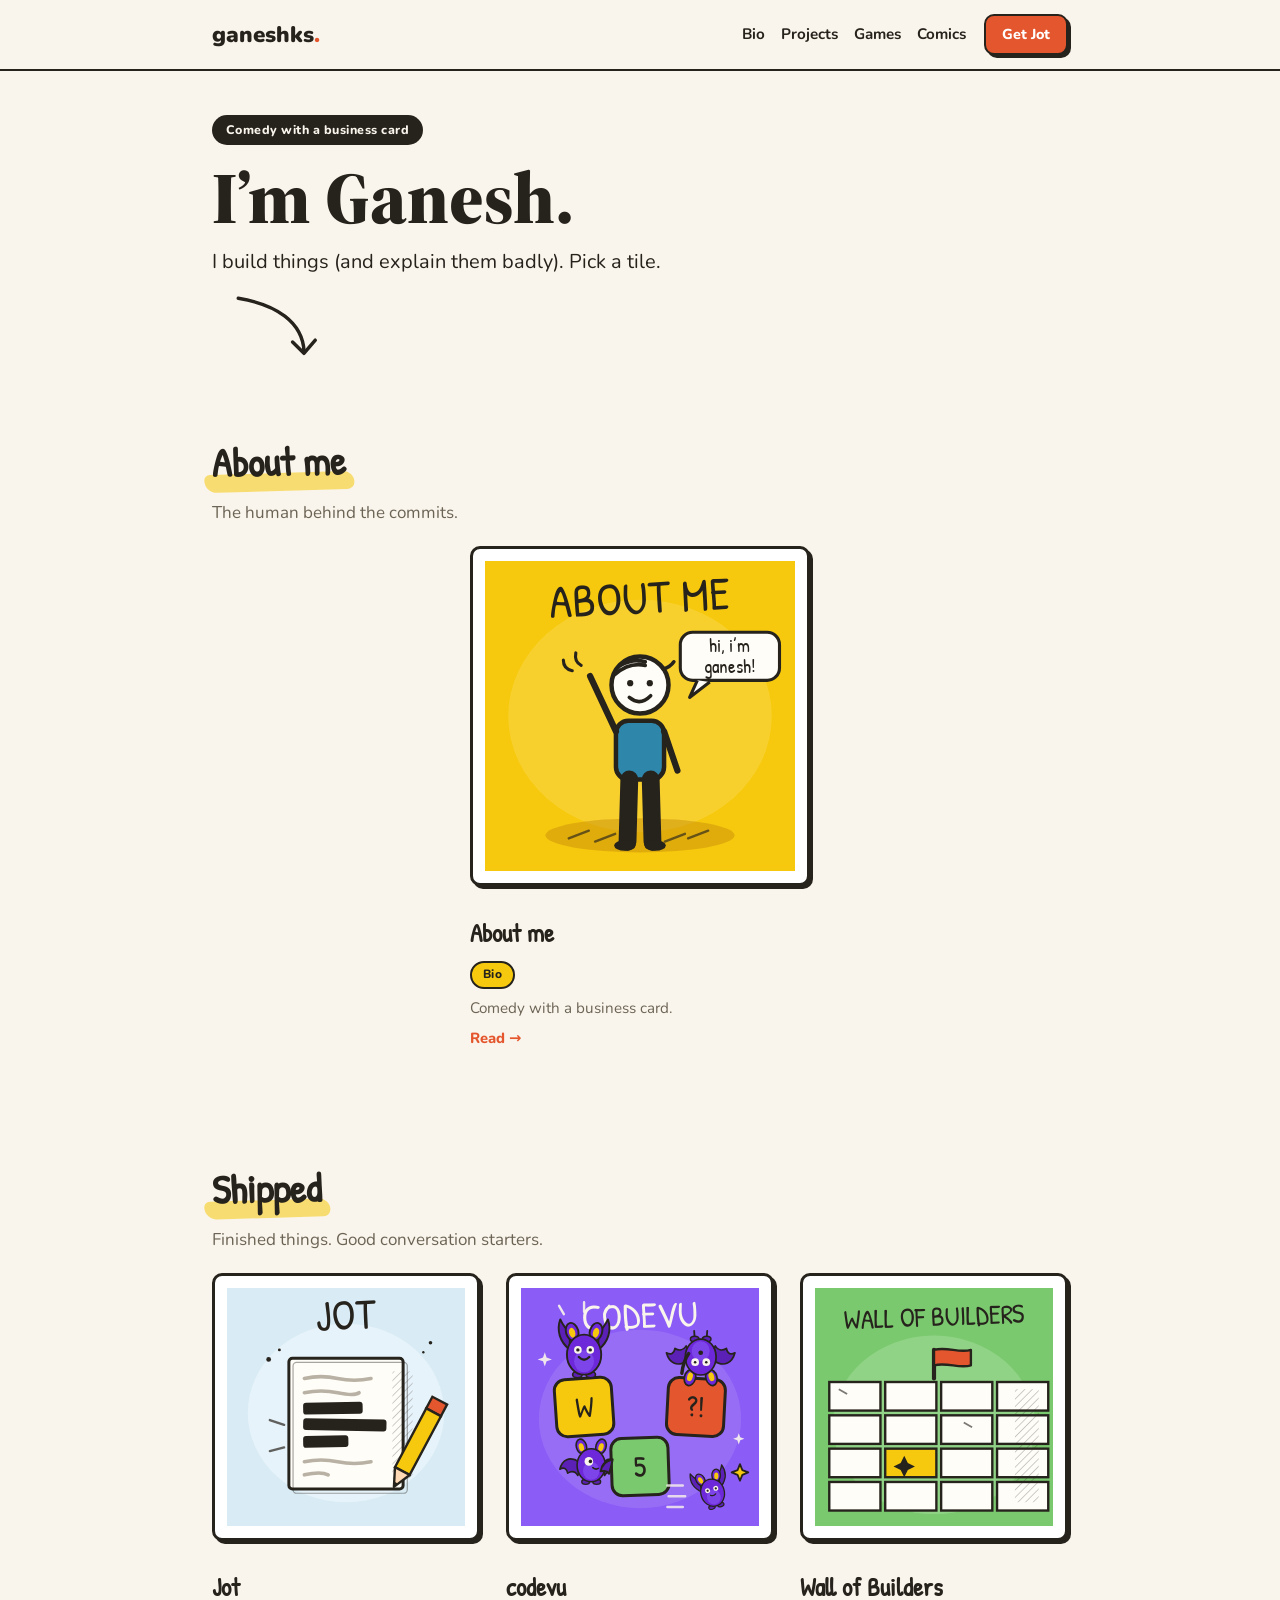
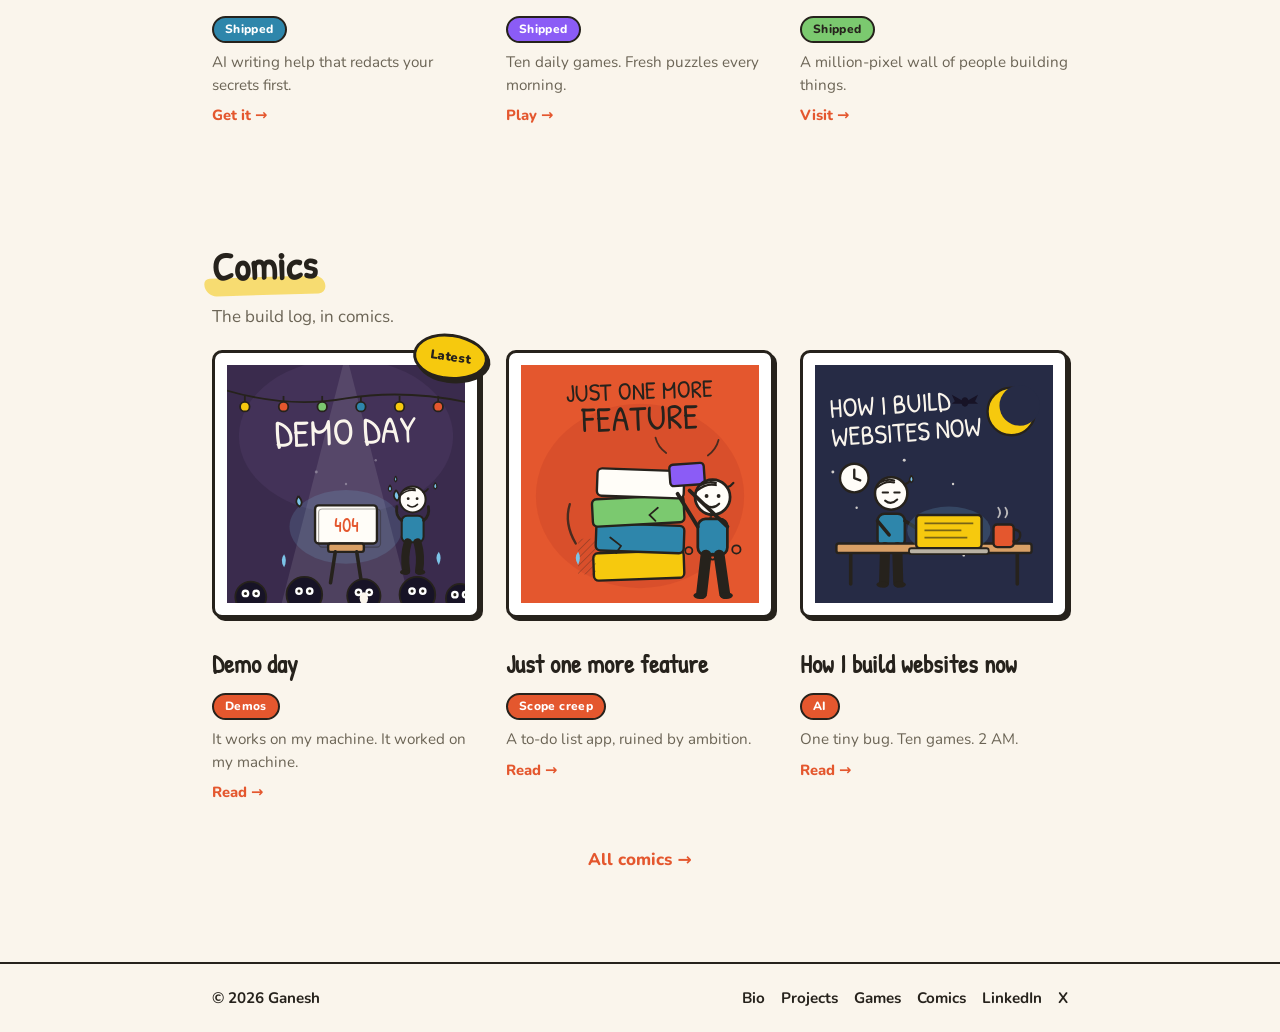
==== commit a7db6bf5: "Homepage polish pass from orbsai/ChatGPT design feedback - Hero: tighter vertical rhythm, smaller se" ====
--- a/index.html
+++ b/index.html
@@ -9,7 +9,7 @@
 <link rel="icon" href="data:image/svg+xml,%3Csvg xmlns='http://www.w3.org/2000/svg' viewBox='0 0 64 64'%3E%3Crect width='64' height='64' rx='14' fill='%23f6c90e'/%3E%3Ctext x='32' y='45' font-family='sans-serif' font-size='36' font-weight='900' text-anchor='middle' fill='%2326221c'%3EG%3C/text%3E%3C/svg%3E">
 <link rel="preconnect" href="https://fonts.googleapis.com">
 <link rel="preconnect" href="https://fonts.gstatic.com" crossorigin>
-<link href="https://fonts.googleapis.com/css2?family=Patrick+Hand&family=Nunito:wght@400;700;800;900&display=swap" rel="stylesheet">
+<link href="https://fonts.googleapis.com/css2?family=Patrick+Hand&family=Nunito:wght@400;700;800;900&family=Source+Serif+4:opsz,wght@8..60,700;8..60,900&display=swap" rel="stylesheet">
 <link rel="stylesheet" href="styles.css">
 </head>
 <body class="home">
@@ -75,8 +75,9 @@
         </span>
         <span class="tile-meta">
           <h3>About me</h3>
-          <span class="tile-tag">Bio</span>
+          <span class="tile-tag tag-yellow">Bio</span>
           <p class="tile-sub">Comedy with a business card.</p>
+          <span class="tile-cta">Read &rarr;</span>
         </span>
       </a>
     </div>
@@ -127,8 +128,9 @@
         </span>
         <span class="tile-meta">
           <h3>Jot</h3>
-          <span class="tile-tag">Shipped</span>
+          <span class="tile-tag tag-blue">Shipped</span>
           <p class="tile-sub">AI writing help that redacts your secrets first.</p>
+          <span class="tile-cta">Get it &rarr;</span>
         </span>
       </a>
 
@@ -228,8 +230,9 @@
         </span>
         <span class="tile-meta">
           <h3>codevu</h3>
-          <span class="tile-tag">Shipped</span>
+          <span class="tile-tag tag-purple">Shipped</span>
           <p class="tile-sub">Ten daily games. Fresh puzzles every morning.</p>
+          <span class="tile-cta">Play &rarr;</span>
         </span>
       </a>
 
@@ -274,8 +277,9 @@
         </span>
         <span class="tile-meta">
           <h3>Wall of Builders</h3>
-          <span class="tile-tag">Shipped</span>
+          <span class="tile-tag tag-green">Shipped</span>
           <p class="tile-sub">A million-pixel wall of people building things.</p>
+          <span class="tile-cta">Visit &rarr;</span>
         </span>
       </a>
 
@@ -339,8 +343,9 @@
               </span>
               <span class="tile-meta">
                 <h3>Demo day</h3>
-                <span class="tile-tag">Demos</span>
+                <span class="tile-tag tag-orange">Demos</span>
                 <p class="tile-sub">It works on my machine. It worked on my machine.</p>
+                <span class="tile-cta">Read &rarr;</span>
               </span>
             </a>
 
@@ -395,8 +400,9 @@
               </span>
               <span class="tile-meta">
                 <h3>Just one more feature</h3>
-                <span class="tile-tag">Scope creep</span>
+                <span class="tile-tag tag-orange">Scope creep</span>
                 <p class="tile-sub">A to-do list app, ruined by ambition.</p>
+                <span class="tile-cta">Read &rarr;</span>
               </span>
             </a>
 
@@ -458,8 +464,9 @@
               </span>
               <span class="tile-meta">
                 <h3>How I build websites now</h3>
-                <span class="tile-tag">AI</span>
+                <span class="tile-tag tag-orange">AI</span>
                 <p class="tile-sub">One tiny bug. Ten games. 2 AM.</p>
+                <span class="tile-cta">Read &rarr;</span>
               </span>
             </a>
     </div>
--- a/styles.css
+++ b/styles.css
@@ -7,7 +7,14 @@
   --blue:#2e86ab;
   --yellow:#f6c90e;
   --purple:#8b5cf6;
+  --pink:#ff2e88;
+  --green:#7bc96f;
   --muted:#6b6455;
+  /* tiny design system */
+  --radius:10px;
+  --shadow-comic:3px 3px 0 var(--ink);
+  --shadow-comic-lg:5px 5px 0 var(--ink);
+  --shadow-soft:0 2px 10px rgba(38,34,28,.08);
 }
 *{box-sizing:border-box}
 html{scroll-behavior:smooth}
@@ -19,7 +26,7 @@
   font-size:17px;
   line-height:1.6;
 }
-.wrap{max-width:980px;margin:0 auto;padding:0 22px}
+.wrap{max-width:900px;margin:0 auto;padding:0 22px}
 
 /* hand-drawn wobble border */
 .sketch{
@@ -30,15 +37,15 @@
 
 /* header */
 .site-header{
-  border-bottom:3px solid var(--ink);
+  border-bottom:2px solid var(--ink);
   background:var(--paper);
   position:sticky;top:0;z-index:50;
 }
-.header-inner{display:flex;align-items:center;gap:18px;padding:14px 22px;max-width:980px;margin:0 auto}
+.header-inner{display:flex;align-items:center;gap:18px;padding:14px 22px;max-width:900px;margin:0 auto}
 .brand{font-weight:900;font-size:1.4rem;text-decoration:none;color:var(--ink)}
 .brand-dot{color:var(--accent)}
-.nav{display:flex;gap:18px;margin-left:auto}
-.nav a{color:var(--ink);text-decoration:none;font-weight:700}
+.nav{display:flex;gap:16px;margin-left:auto}
+.nav a{color:var(--ink);text-decoration:none;font-weight:700;font-size:.95rem}
 .nav a:hover{color:var(--accent);text-decoration:underline wavy}
 
 /* buttons */
@@ -46,13 +53,13 @@
   display:inline-block;
   font-weight:800;text-decoration:none;color:var(--ink);
   background:var(--card);
-  border:3px solid var(--ink);
-  border-radius:255px 18px 225px 18px / 18px 225px 18px 255px;
+  border:2px solid var(--ink);
+  border-radius:var(--radius);
   padding:10px 22px;
-  box-shadow:4px 4px 0 var(--ink);
+  box-shadow:var(--shadow-comic);
   transition:transform .08s ease, box-shadow .08s ease;
 }
-.btn:hover{transform:translate(-1px,-1px);box-shadow:5px 5px 0 var(--ink)}
+.btn:hover{transform:translate(-1px,-1px);box-shadow:4px 4px 0 var(--ink)}
 .btn:active{transform:translate(3px,3px);box-shadow:1px 1px 0 var(--ink)}
 .btn-primary{background:var(--yellow)}
 .btn-accent{background:var(--accent);color:#fff}
@@ -60,23 +67,23 @@
 .btn-small{padding:7px 16px;font-size:.9rem}
 
 /* hero */
-.hero{padding:72px 22px 48px;text-align:left}
+.hero{padding:44px 22px 30px;text-align:left}
 .pill{
   display:inline-block;background:var(--ink);color:var(--paper);
-  font-weight:800;font-size:.85rem;letter-spacing:.04em;
-  padding:6px 16px;border-radius:999px;margin:0 0 18px;
+  font-weight:800;font-size:.78rem;letter-spacing:.04em;
+  padding:5px 14px;border-radius:999px;margin:0 0 14px;
 }
 .hero h1{font-size:clamp(3rem,8vw,4.8rem);font-weight:900;margin:0 0 12px;line-height:1.05}
 .hero h1 .hl{background:linear-gradient(transparent 62%, var(--yellow) 62%)}
-.lede{font-size:1.25rem;max-width:640px;margin:0 0 20px}
+.lede{font-size:1.25rem;max-width:640px;margin:0 0 16px}
 .stats{font-weight:700;margin:0 0 28px;color:var(--muted)}
 .stats b{color:var(--ink)}
 .hero-actions{display:flex;gap:14px;flex-wrap:wrap}
 
 /* sections */
-section.block{padding-top:36px;padding-bottom:36px}
+section.block{padding-top:32px;padding-bottom:32px}
 .section-title{font-size:2rem;font-weight:900;margin:0 0 6px}
-.section-sub{color:var(--muted);margin:0 0 24px;max-width:640px}
+.section-sub{color:var(--muted);margin:0 0 20px;max-width:640px}
 .card{
   background:var(--card);
   padding:28px;
@@ -146,7 +153,7 @@
 .cap{font-family:'Patrick Hand',cursive;font-size:1.35rem;text-align:center;color:var(--muted);margin:6px 0 0}
 @media(max-width:600px){
   .bubble{font-size:1.15rem;max-width:62%}
-  .hero{padding:48px 22px 32px}
+  .hero{padding:36px 22px 24px}
 }
 
 /* bio + games extras */
@@ -162,10 +169,10 @@
 .game-card p{margin:0;color:var(--muted)}
 
 /* footer */
-.site-footer{border-top:3px solid var(--ink);margin-top:40px}
+.site-footer{border-top:2px solid var(--ink);margin-top:40px}
 .footer-inner{
   display:flex;justify-content:space-between;align-items:center;gap:12px;flex-wrap:wrap;
-  padding:22px;max-width:980px;margin:0 auto;font-weight:700;font-size:.95rem;
+  padding:22px;max-width:900px;margin:0 auto;font-weight:700;font-size:.95rem;
 }
 .footer-links{display:flex;gap:16px;flex-wrap:wrap}
 .footer-links a{color:var(--ink);text-decoration:none}
@@ -175,8 +182,8 @@
   .header-inner{flex-wrap:wrap;row-gap:8px;padding:12px 18px}
   .header-inner .btn-small{margin-left:auto}
   .nav{order:2;flex-basis:100%;margin-left:0;gap:6px 20px;font-size:15px}
-  .hero{padding:52px 22px 32px}
-  .block{padding-top:36px;padding-bottom:36px}
+  .hero{padding:36px 22px 24px}
+  .block{padding-top:32px;padding-bottom:32px}
   .strip{grid-template-columns:1fr;max-width:440px}
   .speech{font-size:15px}
   .jot-band-inner{flex-direction:column;align-items:flex-start}
@@ -185,27 +192,34 @@
 
 /* comics archive — tile grid, oatmeal-style */
 .marker{background:linear-gradient(transparent 62%, var(--yellow) 62%)}
-.comic-grid{display:grid;grid-template-columns:repeat(3,1fr);gap:30px;margin:10px 0 48px}
+.comic-grid{display:grid;grid-template-columns:repeat(3,1fr);gap:26px;margin:8px 0 40px}
 @media(max-width:760px){.comic-grid{grid-template-columns:repeat(2,1fr);gap:22px}}
 @media(max-width:520px){.comic-grid{grid-template-columns:1fr;max-width:400px;margin-left:auto;margin-right:auto}}
 .comic-tile{display:block;text-decoration:none;color:var(--ink);position:relative}
 .tile-art{
   display:block;
   background:#fff;border:3px solid var(--ink);padding:12px;
-  border-radius:8px;
-  box-shadow:6px 6px 0 rgba(38,34,28,.16);
+  border-radius:var(--radius);
+  box-shadow:var(--shadow-comic);
   transition:transform .12s ease, box-shadow .12s ease;
 }
-.comic-tile:hover .tile-art{transform:translate(-2px,-2px) rotate(-.7deg);box-shadow:10px 10px 0 rgba(38,34,28,.2)}
+.comic-tile:hover .tile-art{transform:translate(-2px,-2px) rotate(-.7deg);box-shadow:var(--shadow-comic-lg)}
 .tile-art svg{display:block;width:100%;height:auto}
-.tile-meta{padding:14px 4px 0}
+.tile-meta{padding:12px 4px 0}
 .tile-meta h3{margin:0 0 6px;font-size:1.2rem;font-weight:900}
 .tile-tag{
   display:inline-block;font-size:.75rem;font-weight:800;letter-spacing:.03em;
   border:2px solid var(--ink);border-radius:999px;padding:2px 11px;
   background:var(--card);margin:0 6px 8px 0;
 }
+.tile-tag.tag-yellow{background:var(--yellow)}
+.tile-tag.tag-orange{background:var(--accent);color:#fff}
+.tile-tag.tag-blue{background:var(--blue);color:#fff}
+.tile-tag.tag-purple{background:var(--purple);color:#fff}
+.tile-tag.tag-green{background:var(--green)}
+.tile-tag.tag-pink{background:var(--pink);color:#fff}
 .tile-sub{margin:0;color:var(--muted);font-size:.95rem;line-height:1.5}
+.tile-cta{display:inline-block;margin-top:8px;font-weight:800;color:var(--accent);font-size:.92rem;text-decoration:none}
 .sticker{
   position:absolute;top:-16px;right:-8px;z-index:3;
   background:var(--yellow);color:var(--ink);
@@ -237,9 +251,9 @@
 .comic-nav .btn{font-size:.95rem}
 
 /* home: simple + hand-drawn */
-.home .hero h1{font-family:'Patrick Hand',cursive;font-weight:700;font-size:clamp(4.2rem,11vw,7rem);line-height:1;margin-bottom:10px}
-.home .section-title{font-family:'Patrick Hand',cursive;font-weight:700;font-size:2.9rem;display:inline-block;position:relative;transform:rotate(-1deg)}
+.home .hero h1{font-family:'Source Serif 4',Georgia,serif;font-weight:900;font-size:clamp(3.2rem,7.5vw,4.6rem);line-height:1.05;margin-bottom:10px}
+.home .section-title{font-family:'Patrick Hand',cursive;font-weight:700;font-size:2.5rem;display:inline-block;position:relative;transform:rotate(-1deg)}
 .home .section-title::after{content:"";position:absolute;left:-8px;right:-8px;bottom:.06em;height:.44em;background:rgba(246,201,14,.55);z-index:-1;transform:rotate(-.7deg);border-radius:8px 16px 10px 18px}
-.home .tile-meta h3{font-family:'Patrick Hand',cursive;font-weight:700;font-size:1.75rem}
+.home .tile-meta h3{font-family:'Patrick Hand',cursive;font-weight:700;font-size:1.55rem}
 .comic-grid.single{grid-template-columns:minmax(0,340px);justify-content:center}
 .doodle-arrow{display:block;margin:4px 0 0 12px;transform:rotate(4deg)}
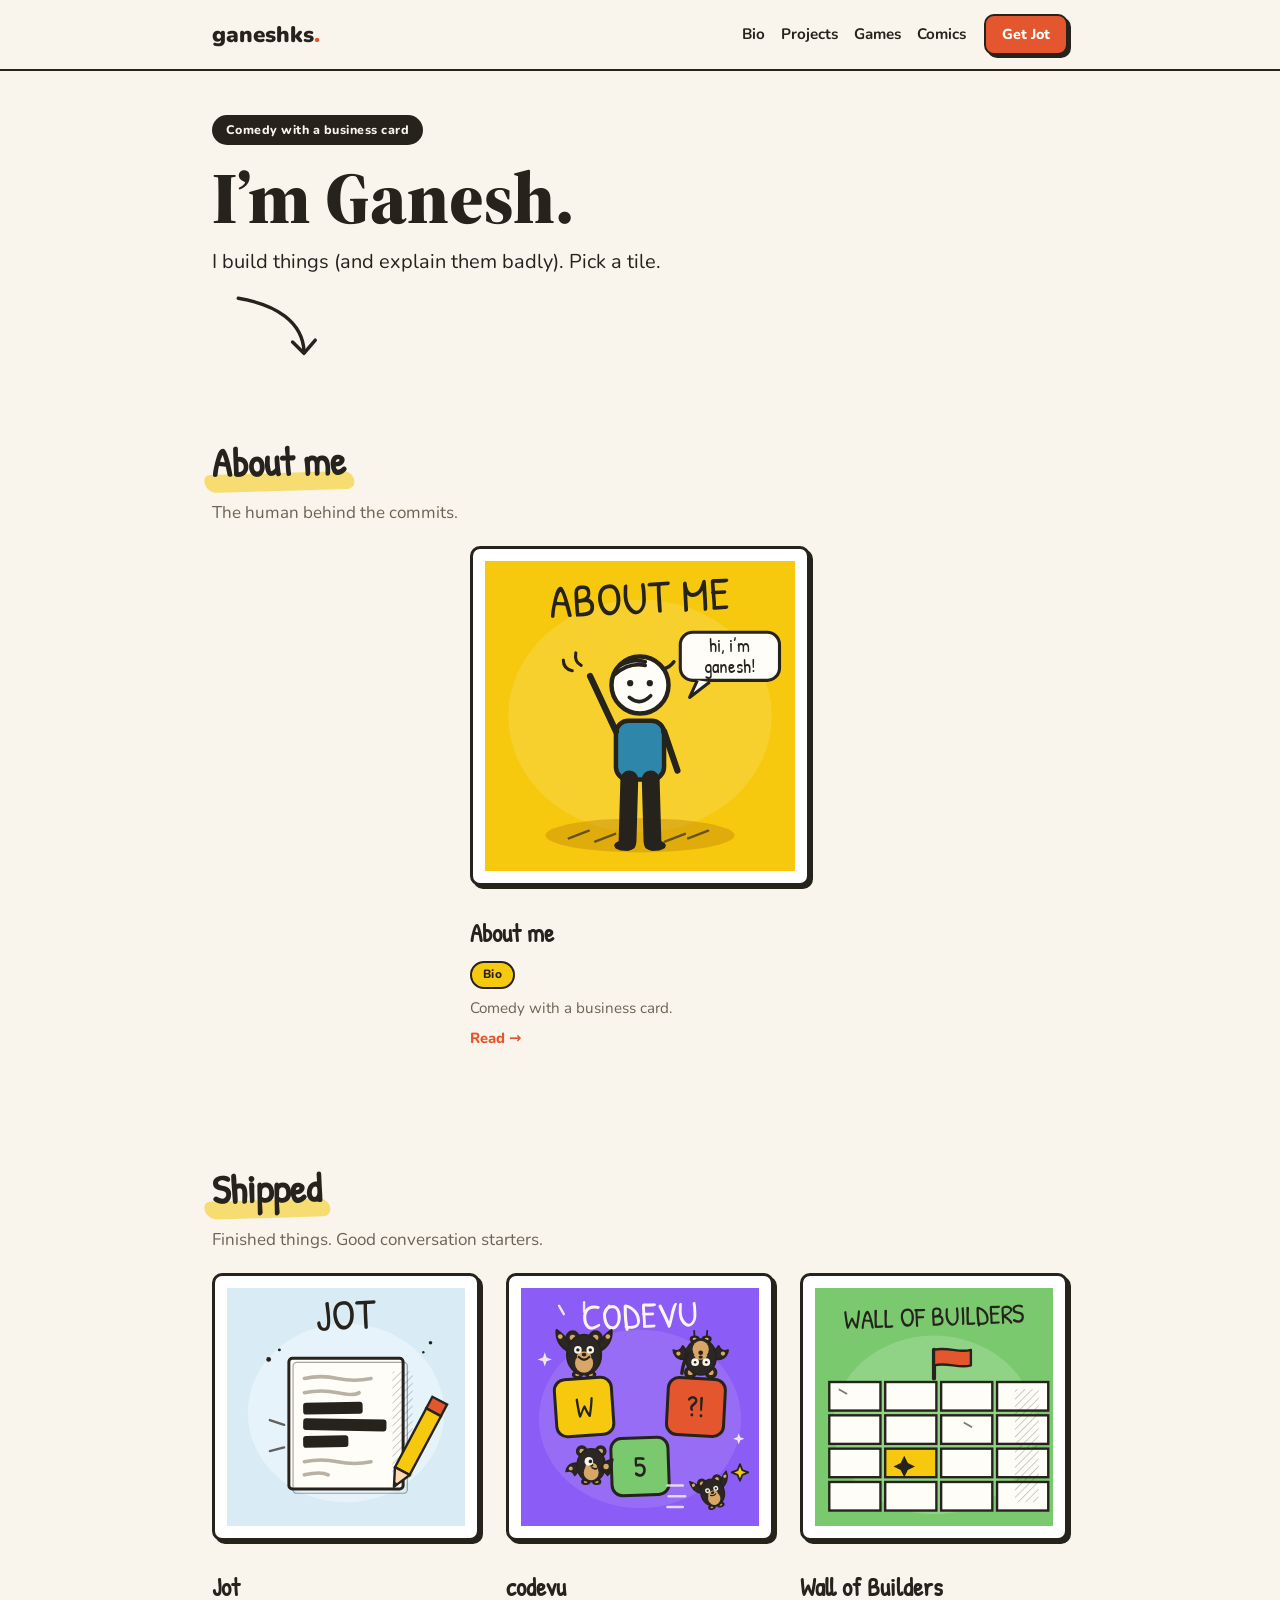
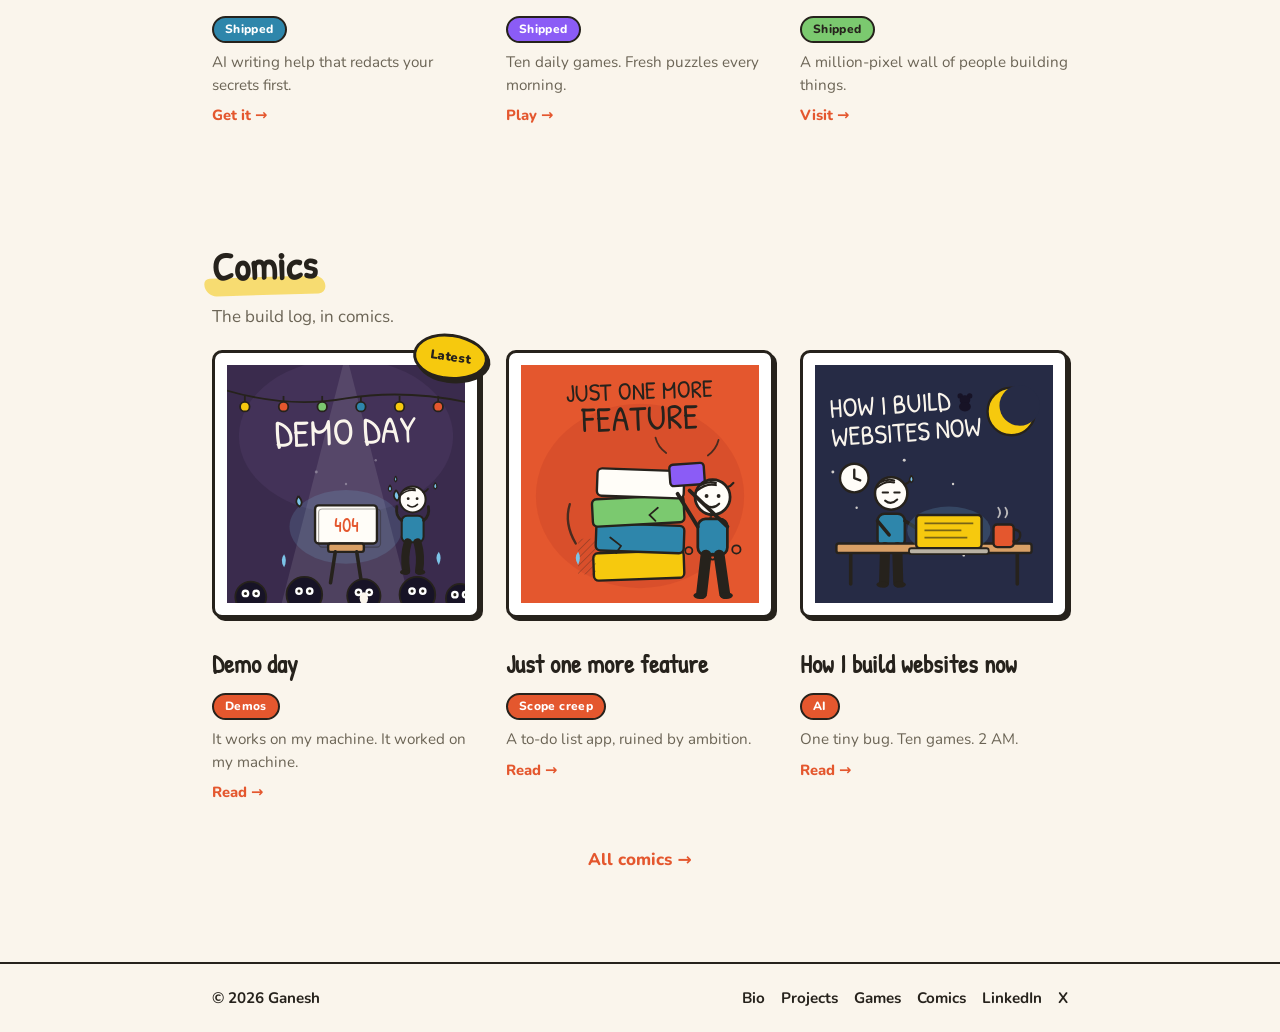
==== commit eb8088da: "Rebrand Pip to Cookie: bio/projects copy, codevu tile bears, moon silhouette" ====
--- a/index.html
+++ b/index.html
@@ -136,30 +136,38 @@
 
       <a class="comic-tile" href="https://codevu.com/">
         <span class="tile-art">
-          <svg viewBox="0 0 400 400" role="img" aria-label="codevu tile: four little purple Pip bats playing on the game tiles">
+          <svg viewBox="0 0 400 400" role="img" aria-label="codevu tile: four little Cookie bears playing on the game tiles">
             <rect width="400" height="400" fill="#8b5cf6"/>
             <ellipse cx="200" cy="220" rx="170" ry="150" fill="#a37ff7" opacity=".5"/>
             <defs>
-              <g id="pip-wings-side">
-                <path d="M-30 -8 C-56 -26 -74 -12 -80 10 C-70 4 -62 8 -60 20 C-50 14 -40 16 -34 26 C-30 16 -28 4 -30 -8 Z" fill="#5b21b6" stroke="#26221c" stroke-width="4" stroke-linejoin="round"/>
-                <path d="M30 -8 C56 -26 74 -12 80 10 C70 4 62 8 60 20 C50 14 40 16 34 26 C30 16 28 4 30 -8 Z" fill="#5b21b6" stroke="#26221c" stroke-width="4" stroke-linejoin="round"/>
-              </g>
-              <g id="pip-wings-up">
-                <path d="M-30 -10 C-52 -28 -58 -52 -50 -74 C-44 -60 -36 -54 -30 -42 Z" fill="#5b21b6" stroke="#26221c" stroke-width="4" stroke-linejoin="round"/>
-                <path d="M30 -10 C52 -28 58 -52 50 -74 C44 -60 36 -54 30 -42 Z" fill="#5b21b6" stroke="#26221c" stroke-width="4" stroke-linejoin="round"/>
-              </g>
-              <g id="pip-core">
-                <ellipse cx="-25" cy="-48" rx="13" ry="19" fill="#6d28d9" stroke="#26221c" stroke-width="4" transform="rotate(-16 -25 -48)"/>
-                <ellipse cx="25" cy="-48" rx="13" ry="19" fill="#6d28d9" stroke="#26221c" stroke-width="4" transform="rotate(16 25 -48)"/>
-                <ellipse cx="-25" cy="-46" rx="6.5" ry="10.5" fill="#f6c90e" transform="rotate(-16 -25 -46)"/>
-                <ellipse cx="25" cy="-46" rx="6.5" ry="10.5" fill="#f6c90e" transform="rotate(16 25 -46)"/>
-                <ellipse cx="-14" cy="42" rx="10" ry="6.5" fill="#5b21b6" stroke="#26221c" stroke-width="3.5"/>
-                <ellipse cx="14" cy="42" rx="10" ry="6.5" fill="#5b21b6" stroke="#26221c" stroke-width="3.5"/>
-                <ellipse cx="0" cy="0" rx="36" ry="42" fill="#6d28d9" stroke="#26221c" stroke-width="4"/>
-                <ellipse cx="0" cy="14" rx="21" ry="23" fill="#8b5cf6" opacity=".55"/>
-              </g>
-              <g id="pip-side"><use href="#pip-wings-side"/><use href="#pip-core"/></g>
-              <g id="pip-up"><use href="#pip-wings-up"/><use href="#pip-core"/></g>
+              <g id="cookie-arms-side">
+                <path d="M-28 -4 C-48 -10 -62 0 -64 16 C-54 12 -46 16 -42 26 C-34 18 -28 8 -28 -4 Z" fill="#2b2724" stroke="#26221c" stroke-width="4" stroke-linejoin="round"/>
+                <path d="M28 -4 C48 -10 62 0 64 16 C54 12 46 16 42 26 C34 18 28 8 28 -4 Z" fill="#2b2724" stroke="#26221c" stroke-width="4" stroke-linejoin="round"/>
+                <circle cx="-52" cy="8" r="5" fill="#d9a668"/>
+                <circle cx="52" cy="8" r="5" fill="#d9a668"/>
+              </g>
+              <g id="cookie-arms-up">
+                <path d="M-30 -6 C-50 -14 -60 -32 -58 -52 C-46 -44 -36 -34 -28 -20 Z" fill="#2b2724" stroke="#26221c" stroke-width="4" stroke-linejoin="round"/>
+                <path d="M30 -6 C50 -14 60 -32 58 -52 C46 -44 36 -34 28 -20 Z" fill="#2b2724" stroke="#26221c" stroke-width="4" stroke-linejoin="round"/>
+                <circle cx="-50" cy="-38" r="5" fill="#d9a668"/>
+                <circle cx="50" cy="-38" r="5" fill="#d9a668"/>
+              </g>
+              <g id="cookie-core">
+                <circle cx="-24" cy="-36" r="13" fill="#2b2724" stroke="#26221c" stroke-width="4"/>
+                <circle cx="24" cy="-36" r="13" fill="#2b2724" stroke="#26221c" stroke-width="4"/>
+                <circle cx="-24" cy="-36" r="6" fill="#d9a668"/>
+                <circle cx="24" cy="-36" r="6" fill="#d9a668"/>
+                <ellipse cx="-14" cy="42" rx="10" ry="6.5" fill="#2b2724" stroke="#26221c" stroke-width="3.5"/>
+                <ellipse cx="14" cy="42" rx="10" ry="6.5" fill="#2b2724" stroke="#26221c" stroke-width="3.5"/>
+                <ellipse cx="-14" cy="42" rx="4.5" ry="3" fill="#d9a668"/>
+                <ellipse cx="14" cy="42" rx="4.5" ry="3" fill="#d9a668"/>
+                <ellipse cx="0" cy="0" rx="36" ry="42" fill="#2b2724" stroke="#26221c" stroke-width="4"/>
+                <ellipse cx="0" cy="18" rx="19" ry="20" fill="#d9a668"/>
+                <ellipse cx="0" cy="4" rx="15" ry="10.5" fill="#d9a668"/>
+                <ellipse cx="0" cy="0" rx="5" ry="3.8" fill="#26221c"/>
+              </g>
+              <g id="cookie-side"><use href="#cookie-arms-side"/><use href="#cookie-core"/></g>
+              <g id="cookie-up"><use href="#cookie-arms-up"/><use href="#cookie-core"/></g>
               <g id="face-happy">
                 <circle cx="-13" cy="-10" r="8" fill="#faf5ec"/><circle cx="13" cy="-10" r="8" fill="#faf5ec"/>
                 <circle cx="-13" cy="-10" r="3.6" fill="#26221c"/><circle cx="13" cy="-10" r="3.6" fill="#26221c"/>
@@ -173,7 +181,7 @@
               <g id="face-peek">
                 <circle cx="-6" cy="-10" r="11" fill="#faf5ec"/>
                 <circle cx="-2" cy="-10" r="4.5" fill="#26221c"/>
-                <path d="M4 6 q8 6 14 2" stroke="#26221c" stroke-width="4" fill="none" stroke-linecap="round"/>
+                <path d="M2 6 q7 5 12 2" stroke="#26221c" stroke-width="4" fill="none" stroke-linecap="round"/>
               </g>
               <g id="face-fly">
                 <circle cx="-13" cy="-10" r="7.5" fill="#faf5ec"/><circle cx="13" cy="-10" r="7.5" fill="#faf5ec"/>
@@ -184,9 +192,9 @@
             <g font-family="'Patrick Hand', cursive" fill="#faf5ec" text-anchor="middle" transform="rotate(-2 200 64)">
               <text x="200" y="68" font-size="62">CODEVU</text>
             </g>
-            <!-- peeking Pip, tucked behind the 5 tile -->
+            <!-- peeking Cookie, tucked behind the 5 tile -->
             <g transform="translate(118,298) scale(0.66)">
-              <use href="#pip-side"/><use href="#face-peek"/>
+              <use href="#cookie-side"/><use href="#face-peek"/>
             </g>
             <!-- game tiles -->
             <g stroke="#26221c" stroke-width="5">
@@ -199,28 +207,29 @@
               <text x="294" y="218" font-size="50" transform="rotate(3 294 200)">?!</text>
               <text x="200" y="318" font-size="50" transform="rotate(-2 200 300)">5</text>
             </g>
-            <!-- peeking Pip's wing gripping the 5 tile edge -->
-            <path d="M154 288 q-18 4 -20 20 q10 -2 14 4 q4 -12 6 -24 Z" fill="#5b21b6" stroke="#26221c" stroke-width="3.5" stroke-linejoin="round"/>
-            <!-- Pip cheering on the W tile -->
+            <!-- peeking Cookie's paw gripping the 5 tile edge -->
+            <path d="M154 288 q-18 4 -20 20 q10 -2 14 4 q4 -12 6 -24 Z" fill="#2b2724" stroke="#26221c" stroke-width="3.5" stroke-linejoin="round"/>
+            <circle cx="143" cy="300" r="4.5" fill="#d9a668"/>
+            <!-- Cookie cheering on the W tile -->
             <g transform="translate(106,112) scale(0.8)">
-              <use href="#pip-up"/><use href="#face-happy"/>
+              <use href="#cookie-up"/><use href="#face-happy"/>
             </g>
             <g stroke="#faf5ec" stroke-width="4" stroke-linecap="round" opacity=".9">
               <path d="M72 44 L64 30 M106 40 L106 24 M140 44 L148 30"/>
             </g>
-            <!-- Pip hanging upside down from the title, reaching for the ?! tile -->
+            <!-- Cookie hanging upside down from the title, reaching for the ?! tile -->
             <path d="M292 86 L291 72 M312 86 L313 72" stroke="#26221c" stroke-width="3" stroke-linecap="round"/>
             <g transform="translate(302,116) rotate(180) scale(0.72)">
-              <use href="#pip-side"/><use href="#face-wow"/>
+              <use href="#cookie-side"/><use href="#face-wow"/>
               <path d="M28 8 C38 -6 42 -22 44 -38" stroke="#26221c" stroke-width="8" fill="none" stroke-linecap="round"/>
             </g>
-            <!-- Pip flying after a star -->
+            <!-- Cookie leaping after a star -->
             <g stroke="#faf5ec" stroke-width="4" stroke-linecap="round" opacity=".8">
               <path d="M272 332 h-26 M276 350 h-28 M272 368 h-26"/>
             </g>
             <path d="M368 296 l4 10 10 4 -10 4 -4 10 -4 -10 -10 -4 10 -4 Z" fill="#f6c90e" stroke="#26221c" stroke-width="3" stroke-linejoin="round"/>
             <g transform="translate(322,344) rotate(-16) scale(0.55)">
-              <use href="#pip-up"/><use href="#face-fly"/>
+              <use href="#cookie-up"/><use href="#face-fly"/>
             </g>
             <g fill="#faf5ec" opacity=".9">
               <path d="M40 108 l3 9 9 3 -9 3 -3 9 -3 -9 -9 -3 9 -3 Z"/>
@@ -422,9 +431,10 @@
             <circle cx="330" cy="78" r="40" fill="#f6c90e" stroke="#26221c" stroke-width="4"/>
             <circle cx="344" cy="68" r="34" fill="#262b45"/>
             <g transform="translate(252,60)" fill="#171326">
-              <path d="M-4 0 L-22 -10 L-17 1 L-22 5 L-5 5 Z"/>
-              <path d="M4 0 L22 -10 L17 1 L22 5 L5 5 Z"/>
-              <ellipse cx="0" cy="2" rx="6" ry="8"/>
+              <circle cx="-8" cy="-8" r="4.5"/>
+              <circle cx="8" cy="-8" r="4.5"/>
+              <ellipse cx="0" cy="-1" rx="9" ry="8"/>
+              <ellipse cx="0" cy="10" rx="10" ry="8"/>
             </g>
             <g font-family="'Patrick Hand', cursive" fill="#faf5ec" transform="rotate(-4 160 96)">
               <text x="26" y="80" font-size="46">HOW I BUILD</text>
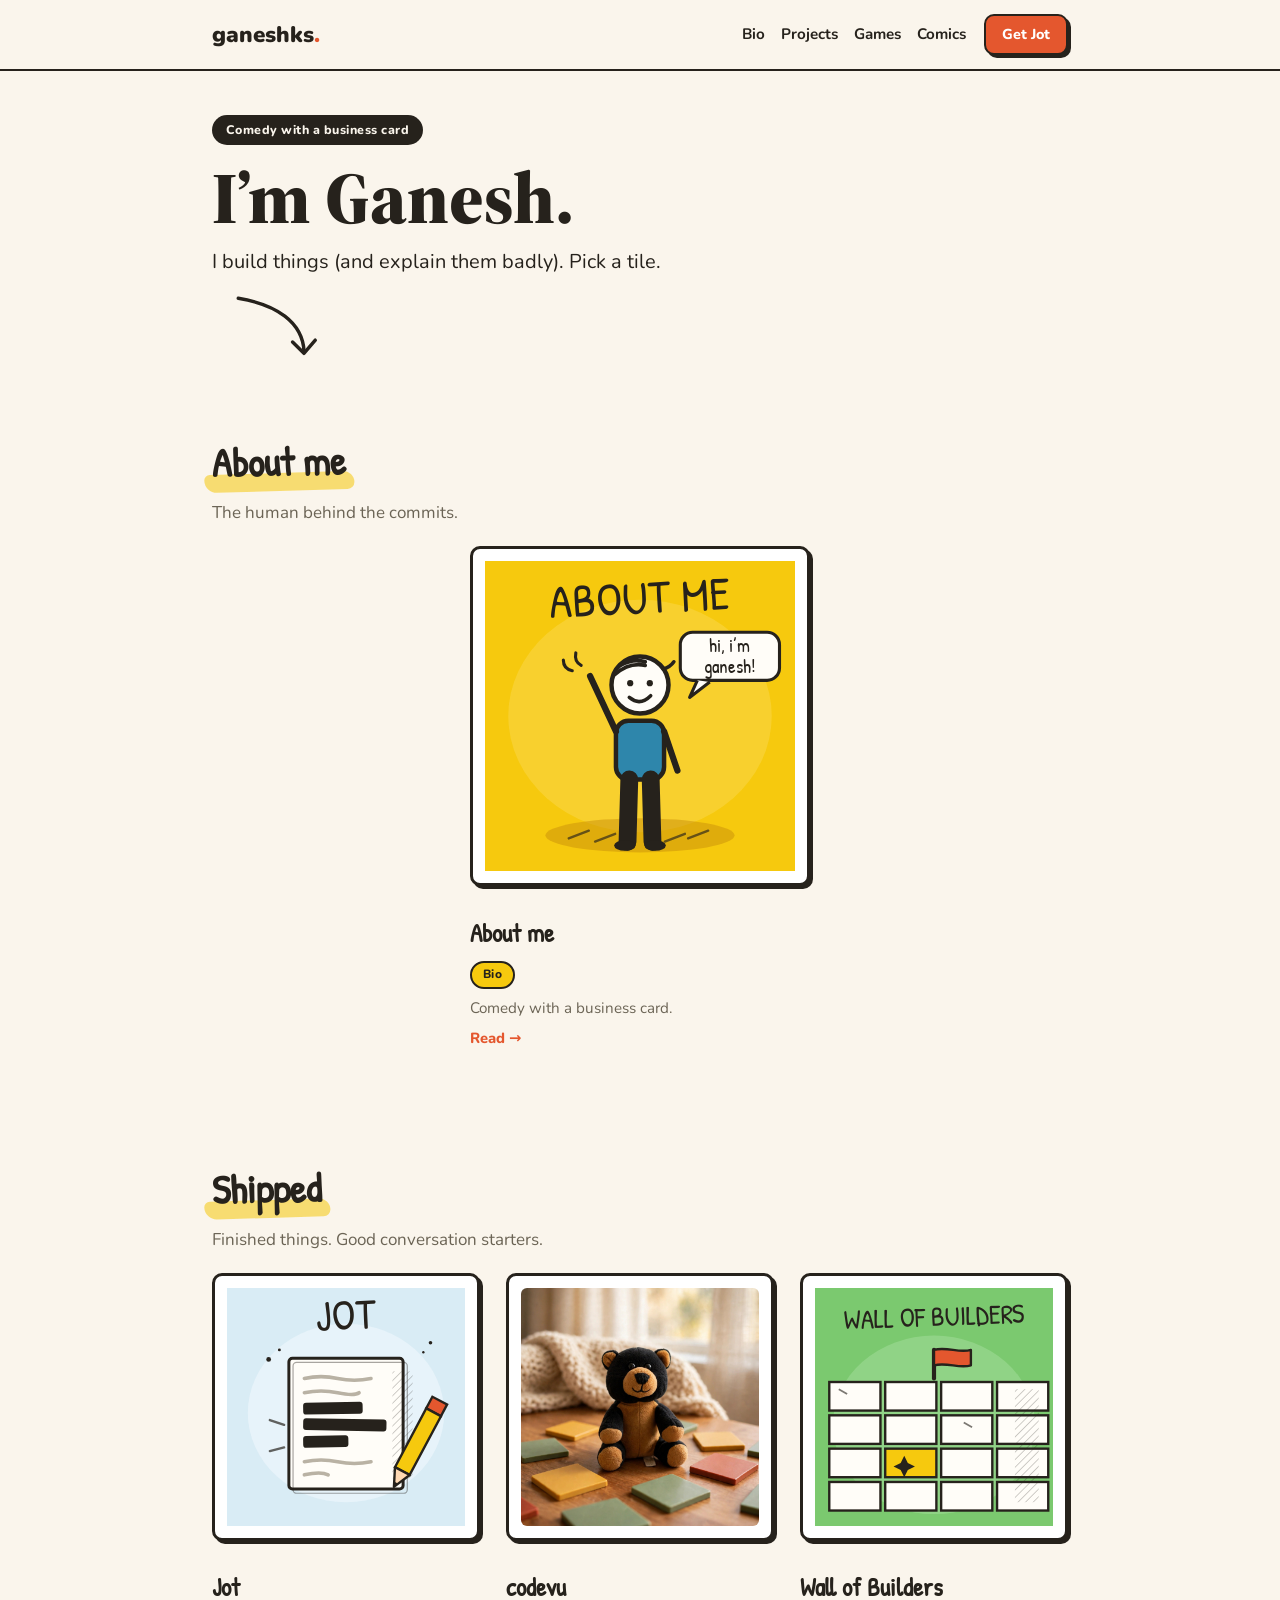
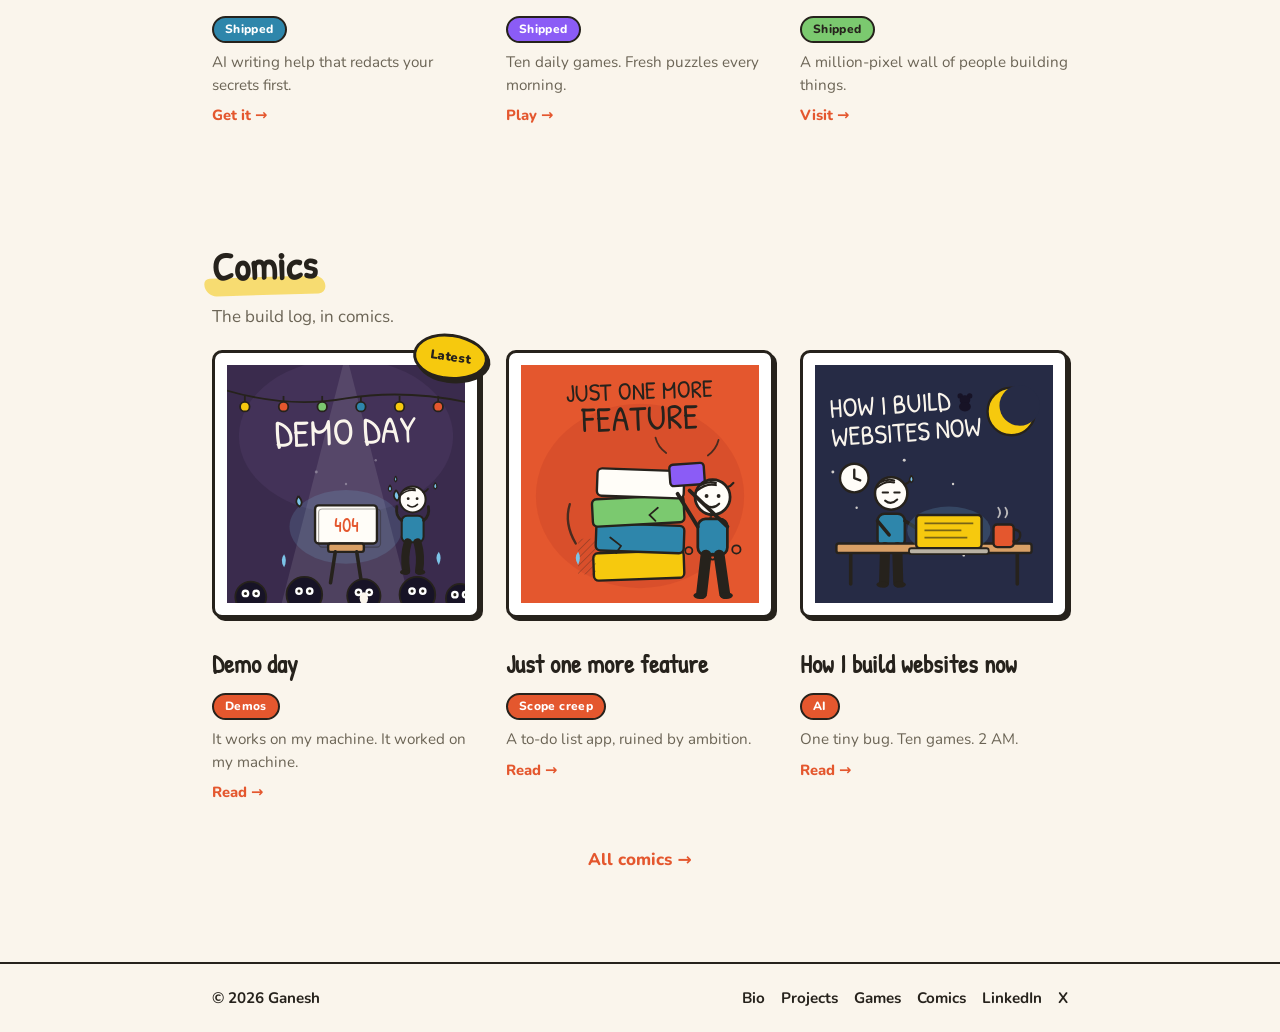
==== commit dcda8336: "Cookie toy theme: plush bear photo for the codevu tile" ====
--- a/index.html
+++ b/index.html
@@ -136,106 +136,7 @@
 
       <a class="comic-tile" href="https://codevu.com/">
         <span class="tile-art">
-          <svg viewBox="0 0 400 400" role="img" aria-label="codevu tile: four little Cookie bears playing on the game tiles">
-            <rect width="400" height="400" fill="#8b5cf6"/>
-            <ellipse cx="200" cy="220" rx="170" ry="150" fill="#a37ff7" opacity=".5"/>
-            <defs>
-              <g id="cookie-arms-side">
-                <path d="M-28 -4 C-48 -10 -62 0 -64 16 C-54 12 -46 16 -42 26 C-34 18 -28 8 -28 -4 Z" fill="#2b2724" stroke="#26221c" stroke-width="4" stroke-linejoin="round"/>
-                <path d="M28 -4 C48 -10 62 0 64 16 C54 12 46 16 42 26 C34 18 28 8 28 -4 Z" fill="#2b2724" stroke="#26221c" stroke-width="4" stroke-linejoin="round"/>
-                <circle cx="-52" cy="8" r="5" fill="#d9a668"/>
-                <circle cx="52" cy="8" r="5" fill="#d9a668"/>
-              </g>
-              <g id="cookie-arms-up">
-                <path d="M-30 -6 C-50 -14 -60 -32 -58 -52 C-46 -44 -36 -34 -28 -20 Z" fill="#2b2724" stroke="#26221c" stroke-width="4" stroke-linejoin="round"/>
-                <path d="M30 -6 C50 -14 60 -32 58 -52 C46 -44 36 -34 28 -20 Z" fill="#2b2724" stroke="#26221c" stroke-width="4" stroke-linejoin="round"/>
-                <circle cx="-50" cy="-38" r="5" fill="#d9a668"/>
-                <circle cx="50" cy="-38" r="5" fill="#d9a668"/>
-              </g>
-              <g id="cookie-core">
-                <circle cx="-24" cy="-36" r="13" fill="#2b2724" stroke="#26221c" stroke-width="4"/>
-                <circle cx="24" cy="-36" r="13" fill="#2b2724" stroke="#26221c" stroke-width="4"/>
-                <circle cx="-24" cy="-36" r="6" fill="#d9a668"/>
-                <circle cx="24" cy="-36" r="6" fill="#d9a668"/>
-                <ellipse cx="-14" cy="42" rx="10" ry="6.5" fill="#2b2724" stroke="#26221c" stroke-width="3.5"/>
-                <ellipse cx="14" cy="42" rx="10" ry="6.5" fill="#2b2724" stroke="#26221c" stroke-width="3.5"/>
-                <ellipse cx="-14" cy="42" rx="4.5" ry="3" fill="#d9a668"/>
-                <ellipse cx="14" cy="42" rx="4.5" ry="3" fill="#d9a668"/>
-                <ellipse cx="0" cy="0" rx="36" ry="42" fill="#2b2724" stroke="#26221c" stroke-width="4"/>
-                <ellipse cx="0" cy="18" rx="19" ry="20" fill="#d9a668"/>
-                <ellipse cx="0" cy="4" rx="15" ry="10.5" fill="#d9a668"/>
-                <ellipse cx="0" cy="0" rx="5" ry="3.8" fill="#26221c"/>
-              </g>
-              <g id="cookie-side"><use href="#cookie-arms-side"/><use href="#cookie-core"/></g>
-              <g id="cookie-up"><use href="#cookie-arms-up"/><use href="#cookie-core"/></g>
-              <g id="face-happy">
-                <circle cx="-13" cy="-10" r="8" fill="#faf5ec"/><circle cx="13" cy="-10" r="8" fill="#faf5ec"/>
-                <circle cx="-13" cy="-10" r="3.6" fill="#26221c"/><circle cx="13" cy="-10" r="3.6" fill="#26221c"/>
-                <path d="M-11 5 Q0 16 11 5" stroke="#26221c" stroke-width="5" fill="none" stroke-linecap="round"/>
-              </g>
-              <g id="face-wow">
-                <circle cx="-13" cy="-12" r="9" fill="#faf5ec"/><circle cx="13" cy="-12" r="9" fill="#faf5ec"/>
-                <circle cx="-13" cy="-12" r="3" fill="#26221c"/><circle cx="13" cy="-12" r="3" fill="#26221c"/>
-                <circle cx="0" cy="10" r="5.5" fill="#26221c"/>
-              </g>
-              <g id="face-peek">
-                <circle cx="-6" cy="-10" r="11" fill="#faf5ec"/>
-                <circle cx="-2" cy="-10" r="4.5" fill="#26221c"/>
-                <path d="M2 6 q7 5 12 2" stroke="#26221c" stroke-width="4" fill="none" stroke-linecap="round"/>
-              </g>
-              <g id="face-fly">
-                <circle cx="-13" cy="-10" r="7.5" fill="#faf5ec"/><circle cx="13" cy="-10" r="7.5" fill="#faf5ec"/>
-                <circle cx="-13" cy="-10" r="3.4" fill="#26221c"/><circle cx="13" cy="-10" r="3.4" fill="#26221c"/>
-                <path d="M-8 6 Q0 12 8 6" stroke="#26221c" stroke-width="4" fill="none" stroke-linecap="round"/>
-              </g>
-            </defs>
-            <g font-family="'Patrick Hand', cursive" fill="#faf5ec" text-anchor="middle" transform="rotate(-2 200 64)">
-              <text x="200" y="68" font-size="62">CODEVU</text>
-            </g>
-            <!-- peeking Cookie, tucked behind the 5 tile -->
-            <g transform="translate(118,298) scale(0.66)">
-              <use href="#cookie-side"/><use href="#face-peek"/>
-            </g>
-            <!-- game tiles -->
-            <g stroke="#26221c" stroke-width="5">
-              <rect x="58" y="152" width="96" height="96" rx="18" fill="#f6c90e" transform="rotate(-4 106 200)"/>
-              <rect x="246" y="152" width="96" height="96" rx="18" fill="#e4572e" transform="rotate(3 294 200)"/>
-              <rect x="152" y="252" width="96" height="96" rx="18" fill="#7bc96f" transform="rotate(-2 200 300)"/>
-            </g>
-            <g font-family="'Patrick Hand', cursive" fill="#26221c" text-anchor="middle">
-              <text x="106" y="218" font-size="50" transform="rotate(-4 106 200)">W</text>
-              <text x="294" y="218" font-size="50" transform="rotate(3 294 200)">?!</text>
-              <text x="200" y="318" font-size="50" transform="rotate(-2 200 300)">5</text>
-            </g>
-            <!-- peeking Cookie's paw gripping the 5 tile edge -->
-            <path d="M154 288 q-18 4 -20 20 q10 -2 14 4 q4 -12 6 -24 Z" fill="#2b2724" stroke="#26221c" stroke-width="3.5" stroke-linejoin="round"/>
-            <circle cx="143" cy="300" r="4.5" fill="#d9a668"/>
-            <!-- Cookie cheering on the W tile -->
-            <g transform="translate(106,112) scale(0.8)">
-              <use href="#cookie-up"/><use href="#face-happy"/>
-            </g>
-            <g stroke="#faf5ec" stroke-width="4" stroke-linecap="round" opacity=".9">
-              <path d="M72 44 L64 30 M106 40 L106 24 M140 44 L148 30"/>
-            </g>
-            <!-- Cookie hanging upside down from the title, reaching for the ?! tile -->
-            <path d="M292 86 L291 72 M312 86 L313 72" stroke="#26221c" stroke-width="3" stroke-linecap="round"/>
-            <g transform="translate(302,116) rotate(180) scale(0.72)">
-              <use href="#cookie-side"/><use href="#face-wow"/>
-              <path d="M28 8 C38 -6 42 -22 44 -38" stroke="#26221c" stroke-width="8" fill="none" stroke-linecap="round"/>
-            </g>
-            <!-- Cookie leaping after a star -->
-            <g stroke="#faf5ec" stroke-width="4" stroke-linecap="round" opacity=".8">
-              <path d="M272 332 h-26 M276 350 h-28 M272 368 h-26"/>
-            </g>
-            <path d="M368 296 l4 10 10 4 -10 4 -4 10 -4 -10 -10 -4 10 -4 Z" fill="#f6c90e" stroke="#26221c" stroke-width="3" stroke-linejoin="round"/>
-            <g transform="translate(322,344) rotate(-16) scale(0.55)">
-              <use href="#cookie-up"/><use href="#face-fly"/>
-            </g>
-            <g fill="#faf5ec" opacity=".9">
-              <path d="M40 108 l3 9 9 3 -9 3 -3 9 -3 -9 -9 -3 9 -3 Z"/>
-              <path d="M366 244 l2.5 7 7 2.5 -7 2.5 -2.5 7 -2.5 -7 -7 -2.5 7 -2.5 Z"/>
-            </g>
-          </svg>
+          <img src="assets/cookie-tile.jpg" alt="codevu tile: Cookie the plush bear playing with colorful game tiles on a desk" width="400" height="400">
         </span>
         <span class="tile-meta">
           <h3>codevu</h3>
--- a/styles.css
+++ b/styles.css
@@ -205,6 +205,7 @@
 }
 .comic-tile:hover .tile-art{transform:translate(-2px,-2px) rotate(-.7deg);box-shadow:var(--shadow-comic-lg)}
 .tile-art svg{display:block;width:100%;height:auto}
+.tile-art img{display:block;width:100%;height:auto;border-radius:6px}
 .tile-meta{padding:12px 4px 0}
 .tile-meta h3{margin:0 0 6px;font-size:1.2rem;font-weight:900}
 .tile-tag{
